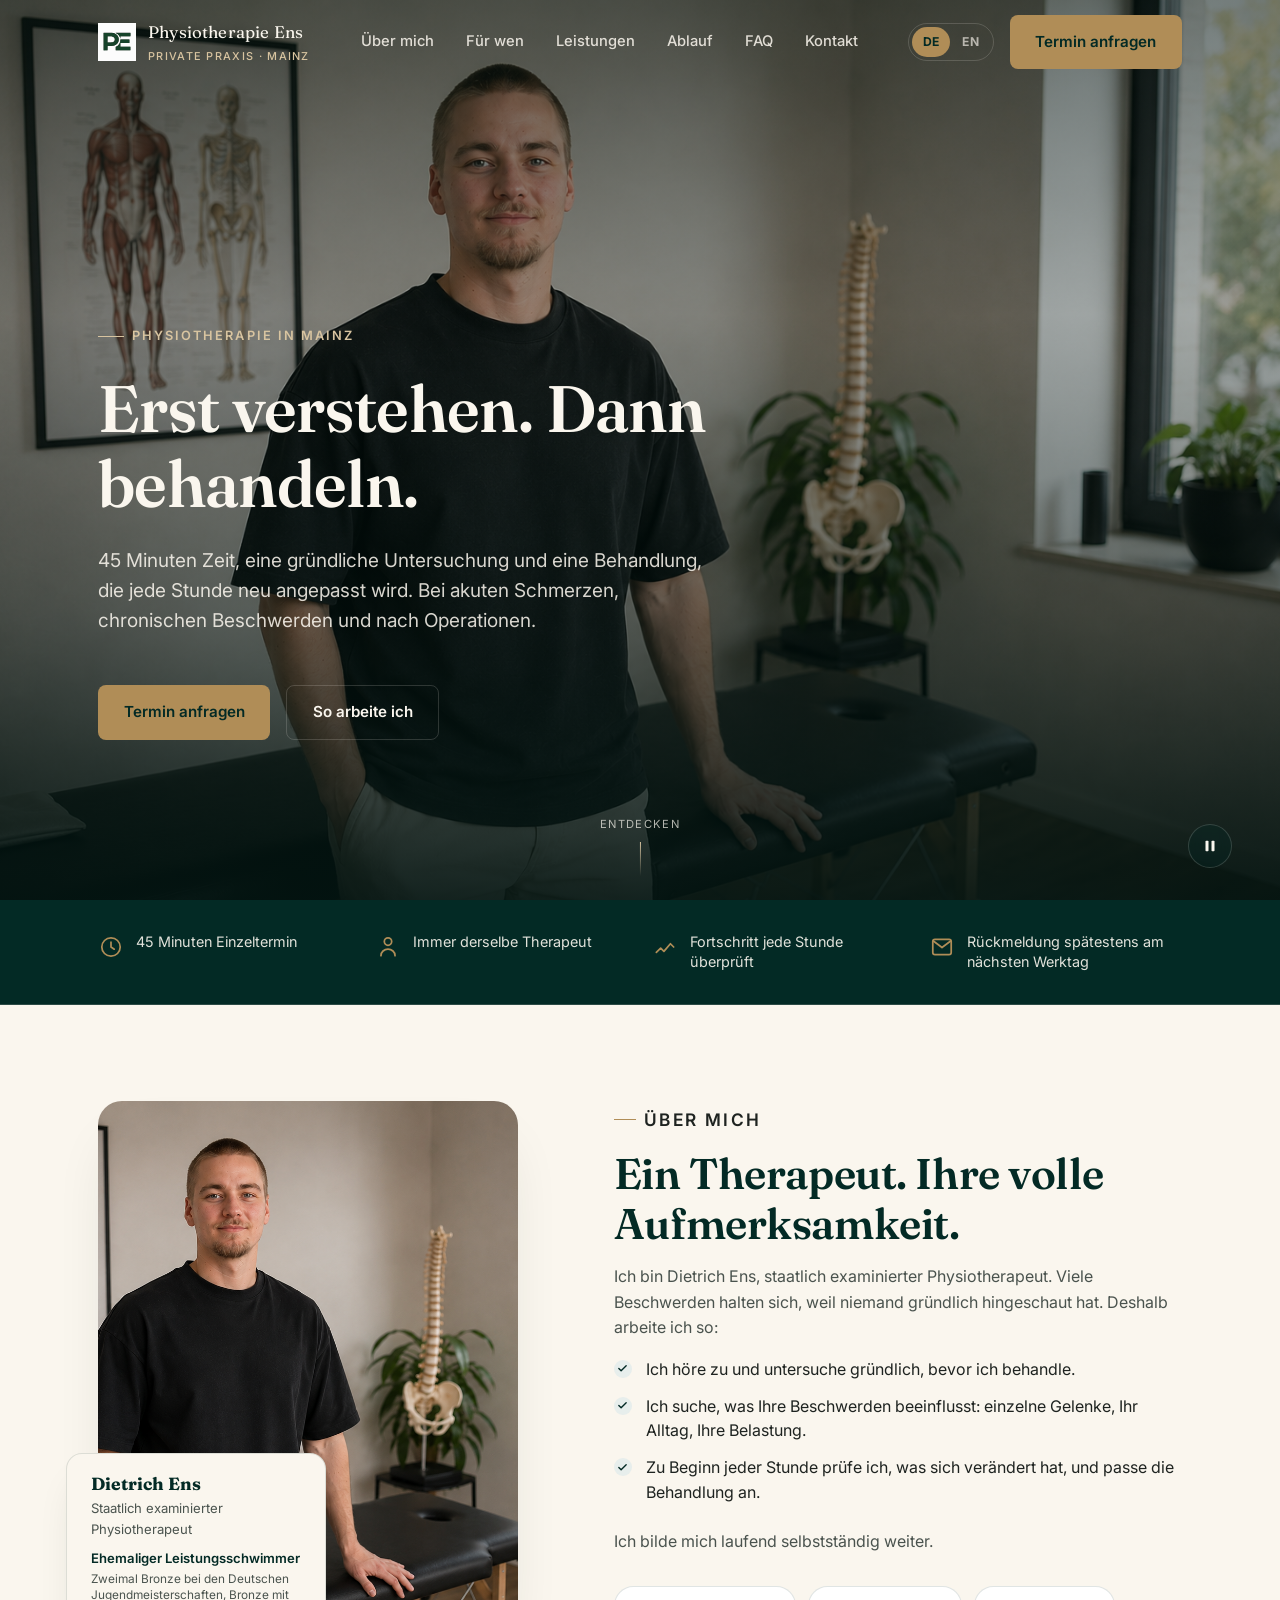
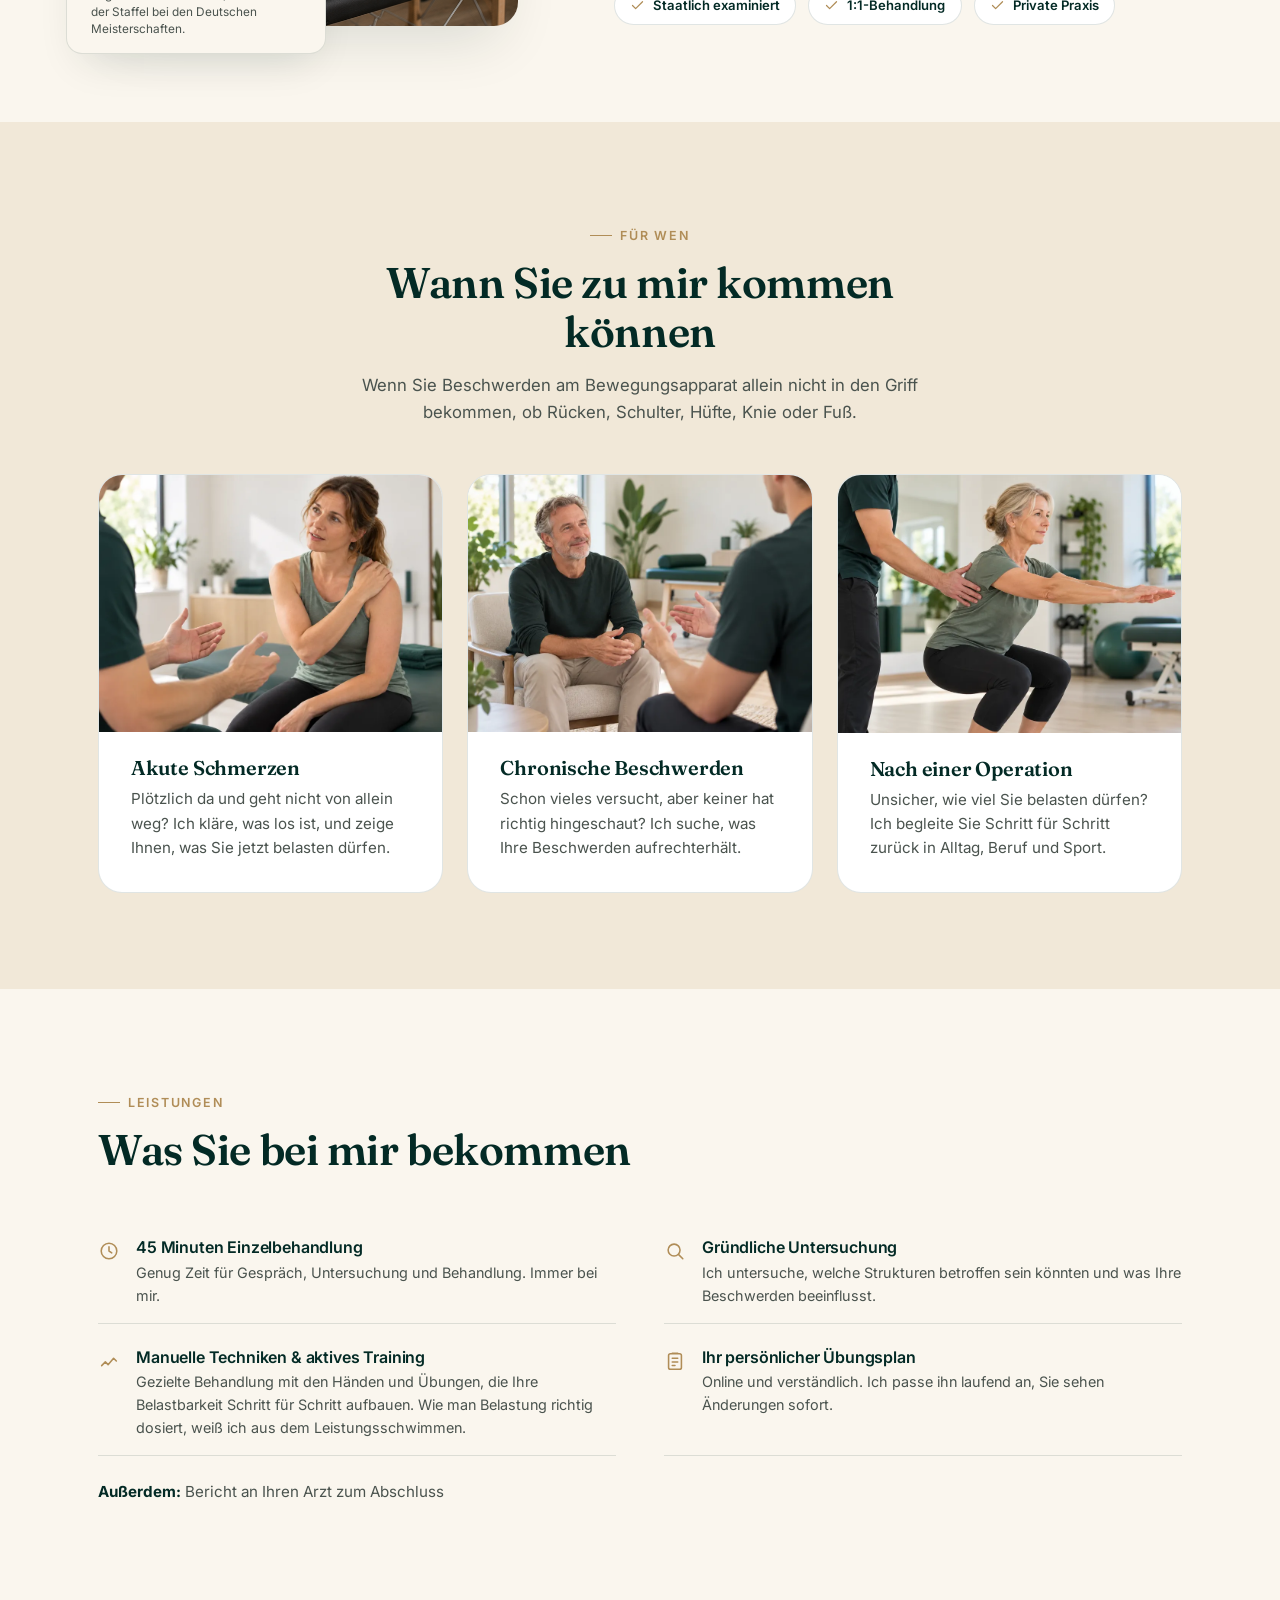
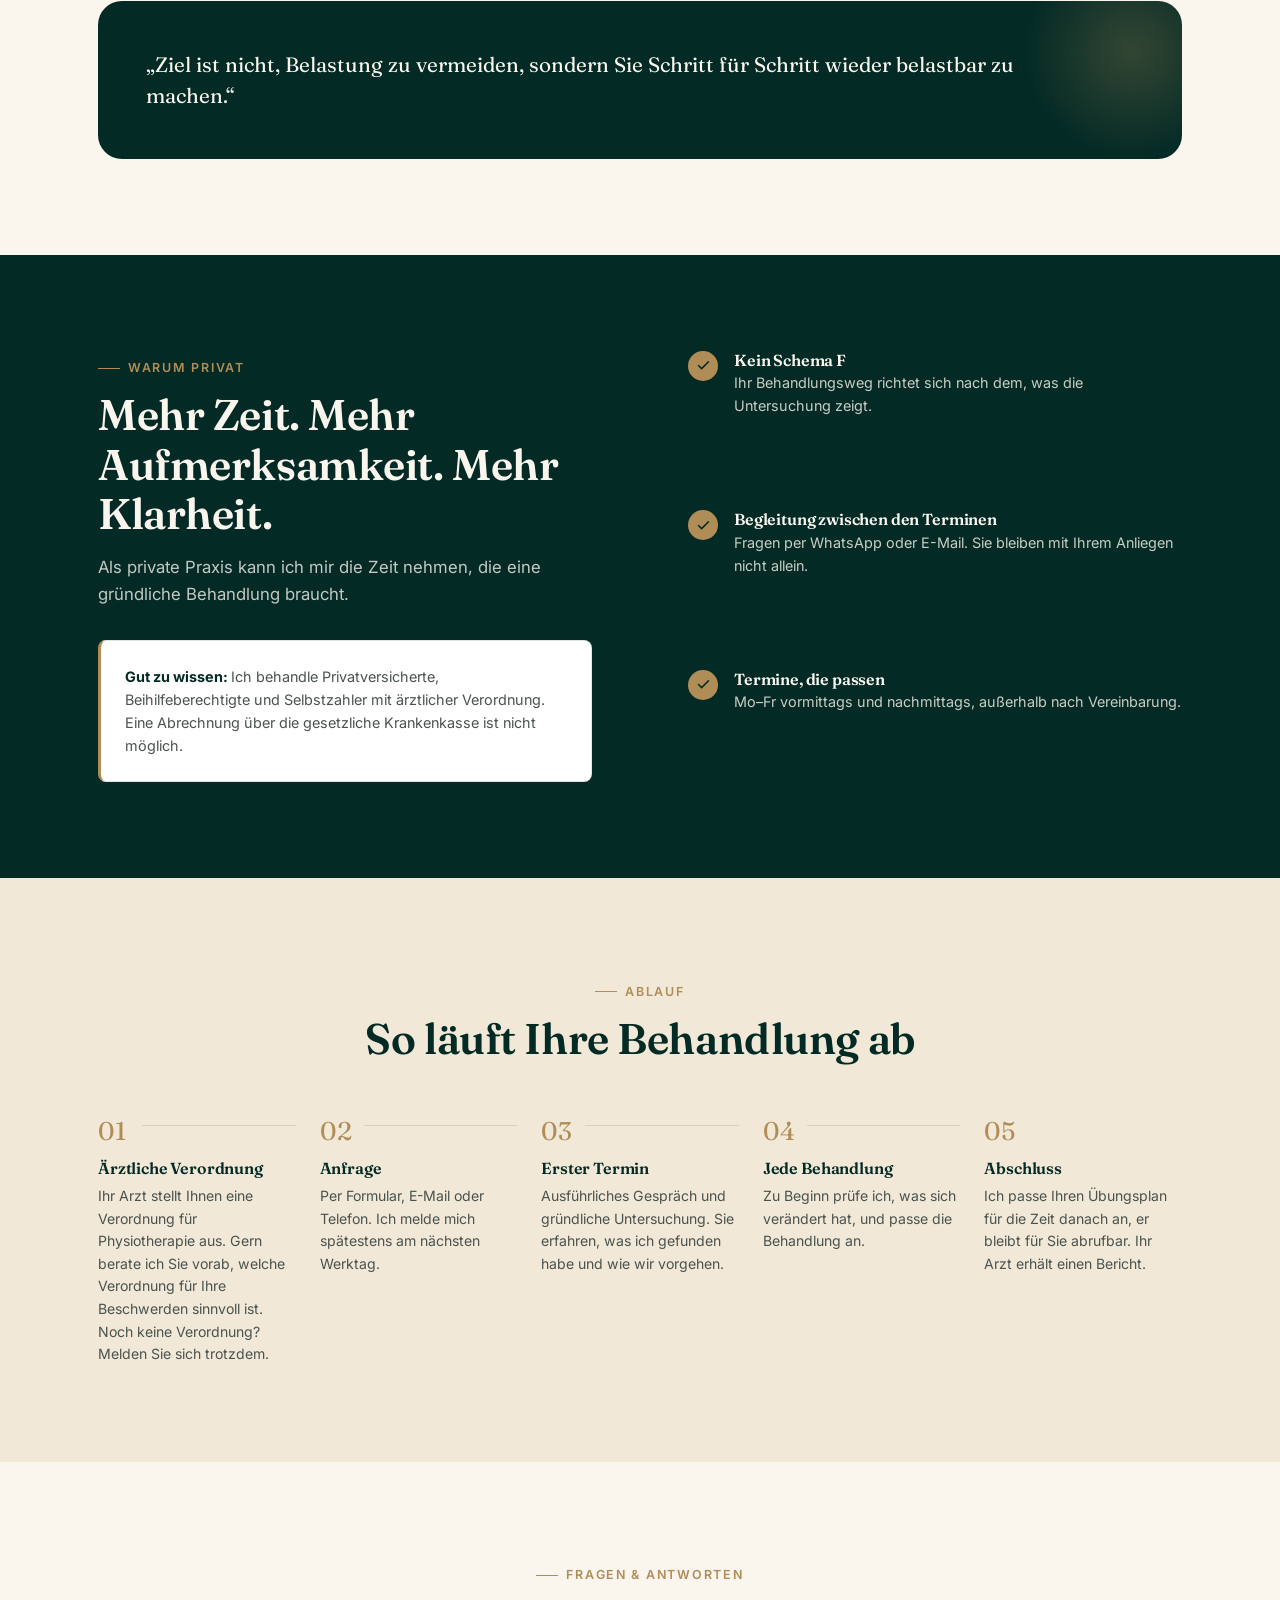
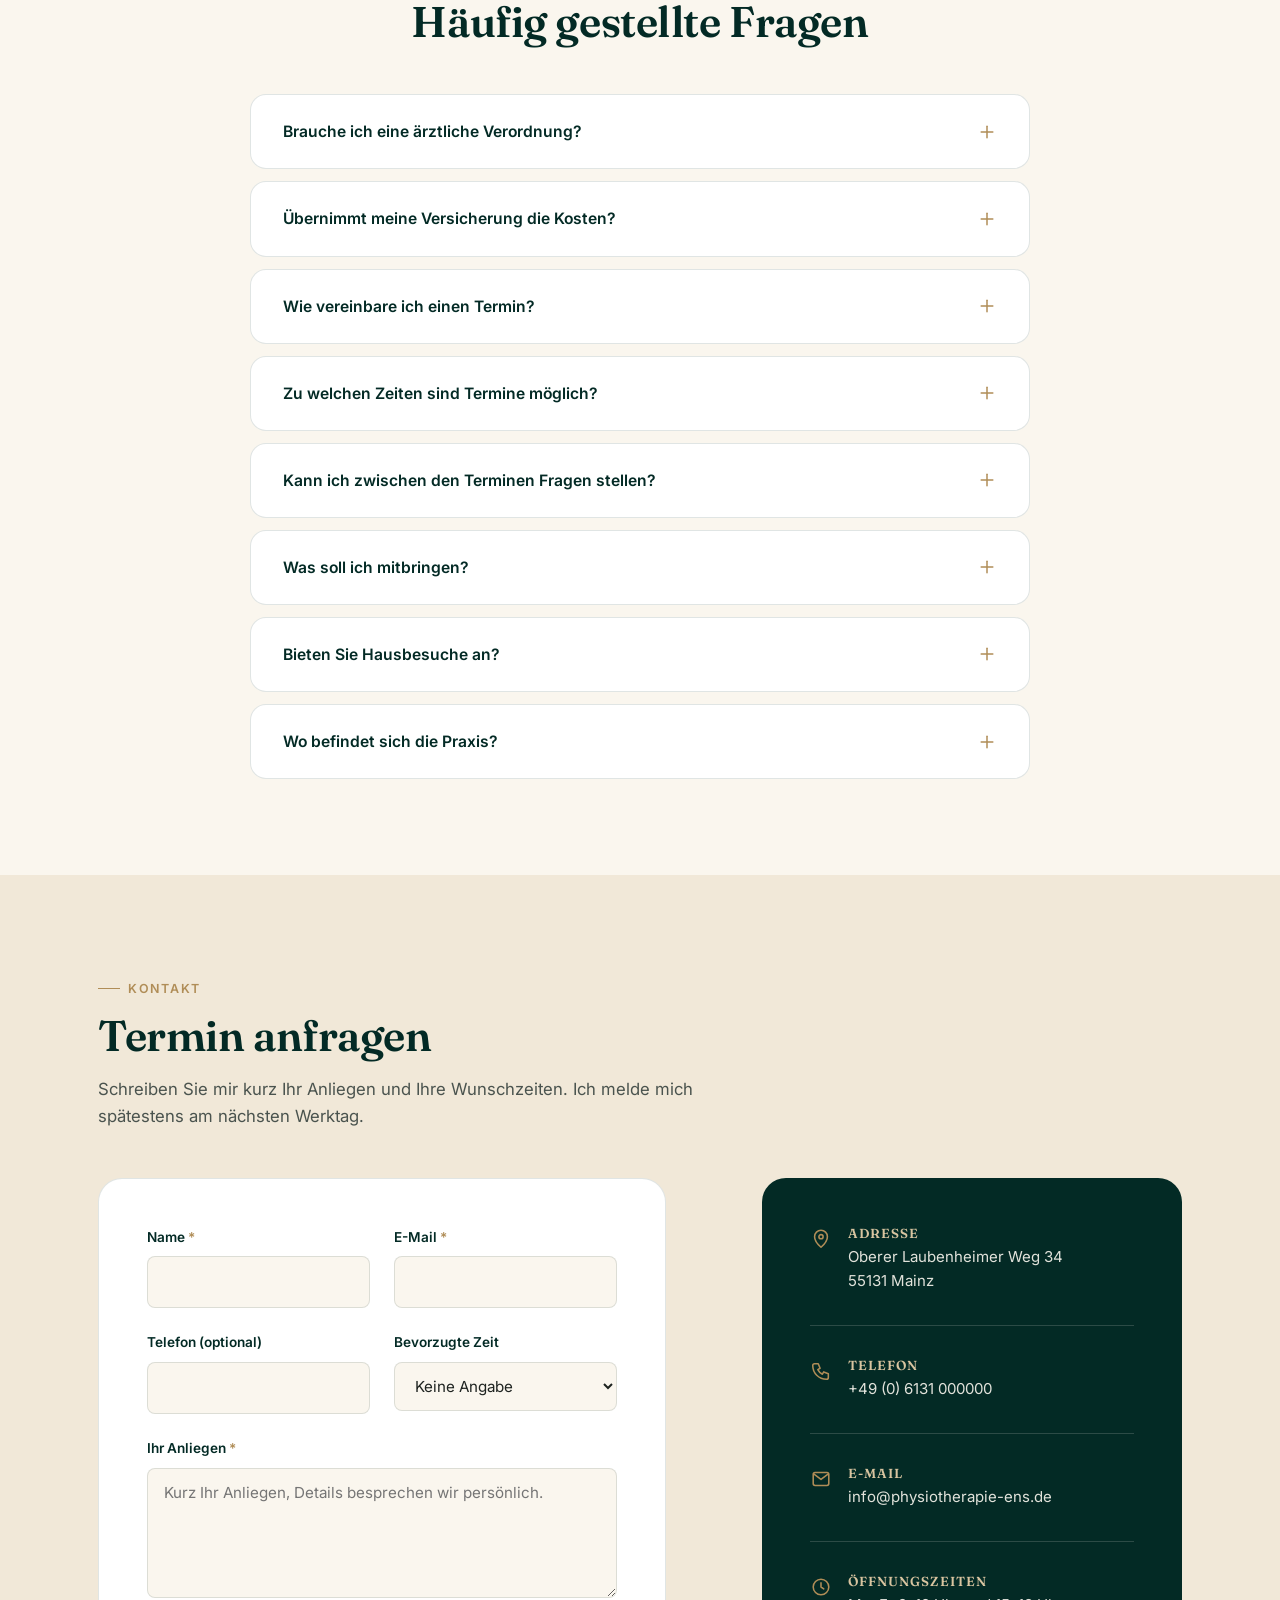
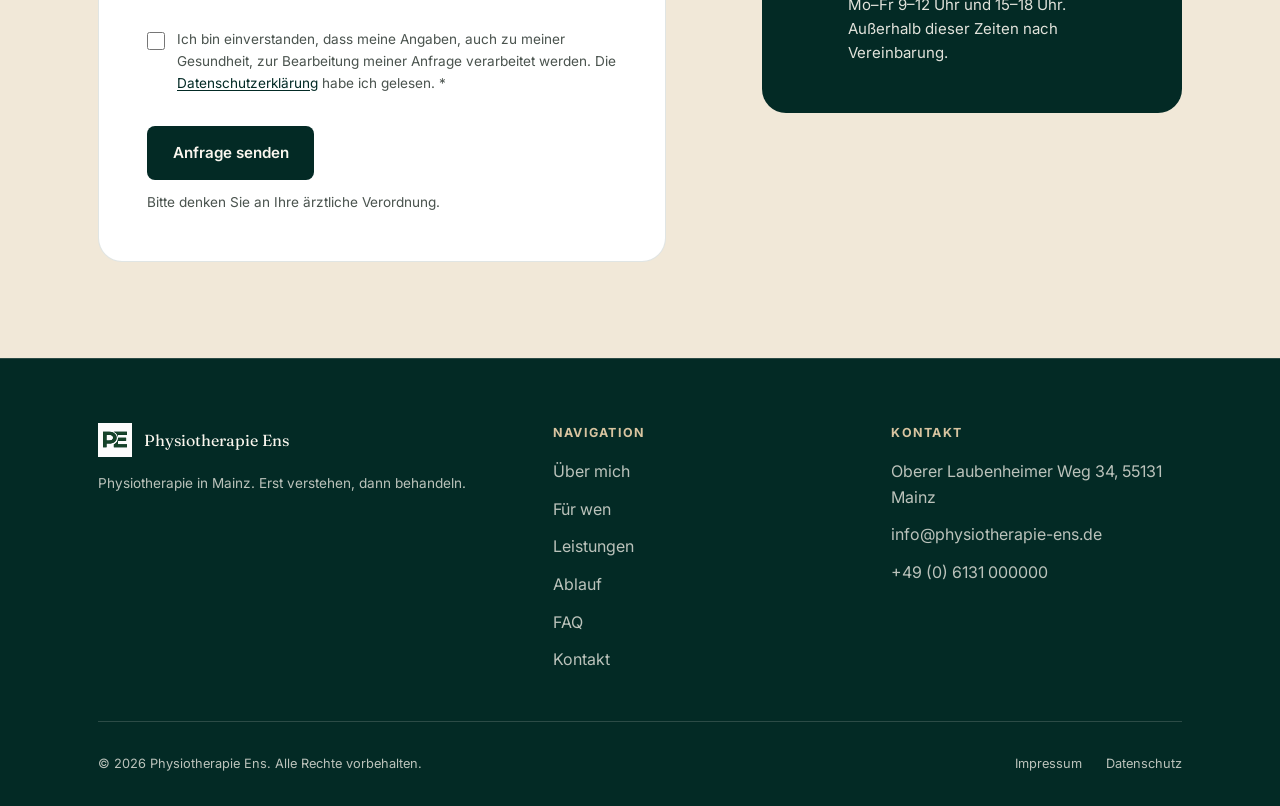
==== index.html @ 7458c3bc "Versionsstempel für CSS und JS gegen veraltete Browser-Caches Nach dem Update lud der Browser die ne" ====
<!DOCTYPE html>
<html lang="de">
<head>
<meta charset="UTF-8">
<meta name="viewport" content="width=device-width, initial-scale=1">
<title data-de="Physiotherapie Ens | Private Physiotherapie in Mainz" data-en="Physiotherapie Ens | Private Physiotherapy in Mainz">Physiotherapie Ens | Private Physiotherapie in Mainz</title>
<meta name="description" data-de="Physiotherapie in Mainz: 45 Minuten Einzelbehandlung, gründliche Untersuchung, jede Stunde neu angepasst. Für Privatversicherte, Beihilfe und Selbstzahler." data-en="Physiotherapy in Mainz: 45-minute one-to-one sessions, a thorough examination, adjusted at every session. For privately insured, Beihilfe and self-pay patients." content="Physiotherapie in Mainz: 45 Minuten Einzelbehandlung, gründliche Untersuchung, jede Stunde neu angepasst. Für Privatversicherte, Beihilfe und Selbstzahler.">
<meta name="theme-color" content="#032A25">
<link rel="icon" href="assets/img/logo.svg" type="image/svg+xml">
<link rel="preconnect" href="https://fonts.googleapis.com">
<link rel="preconnect" href="https://fonts.gstatic.com" crossorigin>
<link href="https://fonts.googleapis.com/css2?family=Fraunces:opsz,wght@9..144,500;9..144,600;9..144,700&family=Inter:wght@400;500;600;700&display=swap" rel="stylesheet">
<link rel="stylesheet" href="assets/css/style.css?v=2026-10-20">
</head>
<body>
<a href="#main" class="skip-link" data-de="Zum Inhalt springen" data-en="Skip to content">Zum Inhalt springen</a>

<!-- ===================== HEADER ===================== -->
<header class="site-header" id="siteHeader">
  <div class="container site-header__inner">
    <a href="#top" class="brand" aria-label="Physiotherapie Ens">
      <img src="assets/img/logo.svg" alt="" class="brand__logo" width="38" height="38">
      <span class="brand__name">Physiotherapie Ens<small data-de="Private Praxis · Mainz" data-en="Private Practice · Mainz">Private Praxis · Mainz</small></span>
    </a>

    <nav class="main-nav" aria-label="Hauptnavigation">
      <a href="#ueber-mich" data-de="Über mich" data-en="About">Über mich</a>
      <a href="#fuer-wen" data-de="Für wen" data-en="Who it's for">Für wen</a>
      <a href="#leistungen" data-de="Leistungen" data-en="Services">Leistungen</a>
      <a href="#ablauf" data-de="Ablauf" data-en="Process">Ablauf</a>
      <a href="#faq" data-de="FAQ" data-en="FAQ">FAQ</a>
      <a href="#kontakt" data-de="Kontakt" data-en="Contact">Kontakt</a>
    </nav>

    <div class="header-actions">
      <div class="lang-toggle" role="group" aria-label="Sprache / Language">
        <button type="button" id="langDe" aria-pressed="true">DE</button>
        <button type="button" id="langEn" aria-pressed="false">EN</button>
      </div>
      <a href="#kontakt" class="btn btn-primary nav-cta" data-de="Termin anfragen" data-en="Request appointment">Termin anfragen</a>
      <button type="button" class="nav-toggle" id="navToggle" aria-expanded="false" aria-controls="mobileNav" aria-label="Menü öffnen">
        <svg class="icon-open" viewBox="0 0 24 24" fill="none" stroke="currentColor" stroke-width="1.8" stroke-linecap="round"><line x1="3" y1="6" x2="21" y2="6"/><line x1="3" y1="12" x2="21" y2="12"/><line x1="3" y1="18" x2="21" y2="18"/></svg>
        <svg class="icon-close" viewBox="0 0 24 24" fill="none" stroke="currentColor" stroke-width="1.8" stroke-linecap="round"><line x1="5" y1="5" x2="19" y2="19"/><line x1="19" y1="5" x2="5" y2="19"/></svg>
      </button>
    </div>
  </div>
</header>

<nav class="mobile-nav" id="mobileNav" aria-label="Mobile Navigation">
  <a href="#ueber-mich" data-de="Über mich" data-en="About">Über mich</a>
  <a href="#fuer-wen" data-de="Für wen" data-en="Who it's for">Für wen</a>
  <a href="#leistungen" data-de="Leistungen" data-en="Services">Leistungen</a>
  <a href="#ablauf" data-de="Ablauf" data-en="Process">Ablauf</a>
  <a href="#faq" data-de="FAQ" data-en="FAQ">FAQ</a>
  <a href="#kontakt" data-de="Kontakt" data-en="Contact">Kontakt</a>
  <a href="#kontakt" class="btn btn-primary" style="margin-top:1rem;width:fit-content" data-de="Termin anfragen" data-en="Request appointment">Termin anfragen</a>
</nav>

<main id="main">

  <!-- ===================== HERO ===================== -->
  <section class="hero" id="top">
    <div class="hero__media">
      <video id="heroVideo" autoplay muted loop playsinline preload="auto" poster="assets/img/dietrich-praxis.png">
        <source src="assets/video/hero.mp4" type="video/mp4">
      </video>
    </div>
    <div class="hero__overlay"></div>

    <div class="container hero__content">
      <p class="hero__eyebrow" data-de="Physiotherapie in Mainz" data-en="Physiotherapy in Mainz">Physiotherapie in Mainz</p>
      <h1 data-reveal data-de="Erst verstehen. Dann behandeln." data-en="First understand. Then treat.">Erst verstehen. Dann behandeln.</h1>
      <p class="hero__sub" data-reveal data-de="45 Minuten Zeit, eine gründliche Untersuchung und eine Behandlung, die jede Stunde neu angepasst wird. Bei akuten Schmerzen, chronischen Beschwerden und nach Operationen." data-en="45 minutes of time, a thorough examination and treatment that is adjusted at every session. For acute pain, chronic complaints and after surgery.">45 Minuten Zeit, eine gründliche Untersuchung und eine Behandlung, die jede Stunde neu angepasst wird. Bei akuten Schmerzen, chronischen Beschwerden und nach Operationen.</p>
      <div class="hero__actions" data-reveal>
        <a href="#kontakt" class="btn btn-primary" data-de="Termin anfragen" data-en="Request appointment">Termin anfragen</a>
        <a href="#ablauf" class="btn btn-outline" data-de="So arbeite ich" data-en="How I work">So arbeite ich</a>
      </div>
    </div>

    <div class="hero__controls">
      <button type="button" class="hero__control-btn" id="videoToggle" data-state="playing" aria-label="Video pausieren" data-de-aria="Video pausieren" data-en-aria="Pause video">
        <svg class="icon-main" viewBox="0 0 24 24" fill="currentColor"><rect x="6" y="5" width="4" height="14" rx="1"/><rect x="14" y="5" width="4" height="14" rx="1"/></svg>
        <svg class="icon-alt" viewBox="0 0 24 24" fill="currentColor"><path d="M8 5v14l11-7z"/></svg>
      </button>
    </div>

    <div class="hero__scroll" aria-hidden="true">
      <span data-de="Entdecken" data-en="Explore">Entdecken</span>
      <span class="hero__scroll-line"></span>
    </div>
  </section>

  <!-- ===================== TRUST STRIP ===================== -->
  <section class="trust-strip">
    <div class="container trust-grid">
      <div class="trust-item" data-reveal>
        <svg viewBox="0 0 24 24" fill="none" stroke="currentColor" stroke-width="1.6" stroke-linecap="round" stroke-linejoin="round"><circle cx="12" cy="12" r="8.5"/><path d="M12 7.5V12l3 2"/></svg>
        <span data-de="45 Minuten Einzeltermin" data-en="45-minute one-to-one sessions">45 Minuten Einzeltermin</span>
      </div>
      <div class="trust-item" data-reveal>
        <svg viewBox="0 0 24 24" fill="none" stroke="currentColor" stroke-width="1.6" stroke-linecap="round" stroke-linejoin="round"><circle cx="12" cy="7" r="3.4"/><path d="M5.5 20c0-3.5 3-6 6.5-6s6.5 2.5 6.5 6"/></svg>
        <span data-de="Immer derselbe Therapeut" data-en="Always the same therapist">Immer derselbe Therapeut</span>
      </div>
      <div class="trust-item" data-reveal>
        <svg viewBox="0 0 24 24" fill="none" stroke="currentColor" stroke-width="1.6" stroke-linecap="round" stroke-linejoin="round"><path d="M4 17l4-4 3 3 6-7 3 3"/></svg>
        <span data-de="Fortschritt jede Stunde überprüft" data-en="Progress checked at every session">Fortschritt jede Stunde überprüft</span>
      </div>
      <div class="trust-item" data-reveal>
        <svg viewBox="0 0 24 24" fill="none" stroke="currentColor" stroke-width="1.6" stroke-linecap="round" stroke-linejoin="round"><rect x="3.5" y="5" width="17" height="14" rx="2"/><path d="M4 6.5l8 6 8-6"/></svg>
        <span data-de="Rückmeldung spätestens am nächsten Werktag" data-en="A reply by the next working day at the latest">Rückmeldung spätestens am nächsten Werktag</span>
      </div>
    </div>
  </section>

  <!-- ===================== ABOUT ===================== -->
  <section class="section" id="ueber-mich">
    <div class="container about-grid">
      <div class="about-media" data-reveal>
        <div class="about-media__frame">
          <img src="assets/img/dietrich-praxis.png" alt="Dietrich Ens, Physiotherapeut, im Behandlungsraum" width="900" height="1125" loading="lazy">
        </div>
        <div class="about-media__badge">
          <strong data-de="Dietrich Ens" data-en="Dietrich Ens">Dietrich Ens</strong>
          <span data-de="Staatlich examinierter Physiotherapeut" data-en="State-certified physiotherapist">Staatlich examinierter Physiotherapeut</span>
          <span class="about-media__badge-sport" data-de="Ehemaliger Leistungsschwimmer" data-en="Former competitive swimmer">Ehemaliger Leistungsschwimmer</span>
          <small data-de="Zweimal Bronze bei den Deutschen Jugendmeisterschaften, Bronze mit der Staffel bei den Deutschen Meisterschaften." data-en="Two bronze medals at the German Youth Championships, relay bronze at the German Championships.">Zweimal Bronze bei den Deutschen Jugendmeisterschaften, Bronze mit der Staffel bei den Deutschen Meisterschaften.</small>
        </div>
      </div>

      <div class="about-body" data-reveal>
        <p class="kicker" data-de="Über mich" data-en="About me">Über mich</p>
        <h2 class="section-title" data-de="Ein Therapeut. Ihre volle Aufmerksamkeit." data-en="One therapist. Your full attention.">Ein Therapeut. Ihre volle Aufmerksamkeit.</h2>

        <p data-de="Ich bin Dietrich Ens, staatlich examinierter Physiotherapeut. Viele Beschwerden halten sich, weil niemand gründlich hingeschaut hat. Deshalb arbeite ich so:" data-en="I'm Dietrich Ens, a state-certified physiotherapist. Many complaints persist because nobody took a thorough look. That's why I work like this:">Ich bin Dietrich Ens, staatlich examinierter Physiotherapeut. Viele Beschwerden halten sich, weil niemand gründlich hingeschaut hat. Deshalb arbeite ich so:</p>

        <ul class="check-list">
          <li data-de="Ich höre zu und untersuche gründlich, bevor ich behandle." data-en="I listen and examine thoroughly before I treat.">Ich höre zu und untersuche gründlich, bevor ich behandle.</li>
          <li data-de="Ich suche, was Ihre Beschwerden beeinflusst: einzelne Gelenke, Ihr Alltag, Ihre Belastung." data-en="I look for what influences your complaints: individual joints, your daily life, your load.">Ich suche, was Ihre Beschwerden beeinflusst: einzelne Gelenke, Ihr Alltag, Ihre Belastung.</li>
          <li data-de="Zu Beginn jeder Stunde prüfe ich, was sich verändert hat, und passe die Behandlung an." data-en="At the start of every session, I check what has changed and adjust the treatment.">Zu Beginn jeder Stunde prüfe ich, was sich verändert hat, und passe die Behandlung an.</li>
        </ul>

        <p data-de="Ich bilde mich laufend selbstständig weiter." data-en="I continuously keep my knowledge up to date through independent further training.">Ich bilde mich laufend selbstständig weiter.</p>

        <div class="badge-row">
          <span class="pill-badge"><svg viewBox="0 0 24 24" fill="none" stroke="currentColor" stroke-width="2" stroke-linecap="round" stroke-linejoin="round"><path d="M20 6L9 17l-5-5"/></svg><span data-de="Staatlich examiniert" data-en="State-certified">Staatlich examiniert</span></span>
          <span class="pill-badge"><svg viewBox="0 0 24 24" fill="none" stroke="currentColor" stroke-width="2" stroke-linecap="round" stroke-linejoin="round"><path d="M20 6L9 17l-5-5"/></svg><span data-de="1:1-Behandlung" data-en="One-to-one treatment">1:1-Behandlung</span></span>
          <span class="pill-badge"><svg viewBox="0 0 24 24" fill="none" stroke="currentColor" stroke-width="2" stroke-linecap="round" stroke-linejoin="round"><path d="M20 6L9 17l-5-5"/></svg><span data-de="Private Praxis" data-en="Private practice">Private Praxis</span></span>
        </div>
      </div>
    </div>
  </section>

  <!-- ===================== WHO IT'S FOR ===================== -->
  <section class="section section--sand" id="fuer-wen">
    <div class="container">
      <div class="section-head section-head--center">
        <p class="kicker" style="justify-content:center" data-de="Für wen" data-en="Who it's for">Für wen</p>
        <h2 class="section-title" data-de="Wann Sie zu mir kommen können" data-en="When you can come to me">Wann Sie zu mir kommen können</h2>
        <p class="section-lede" style="margin-inline:auto" data-de="Wenn Sie Beschwerden am Bewegungsapparat allein nicht in den Griff bekommen, ob Rücken, Schulter, Hüfte, Knie oder Fuß." data-en="If you can't get musculoskeletal complaints under control on your own, whether in your back, shoulder, hip, knee or foot.">Wenn Sie Beschwerden am Bewegungsapparat allein nicht in den Griff bekommen, ob Rücken, Schulter, Hüfte, Knie oder Fuß.</p>
      </div>

      <div class="audience-grid">
        <div class="audience-card" data-reveal>
          <picture class="audience-card__media">
            <source srcset="assets/img/audience/akut.webp" type="image/webp">
            <img src="assets/img/audience/akut.jpg" alt="Patientin zeigt im Gespräch auf ihre schmerzende Schulter" data-de-alt="Patientin zeigt im Gespräch auf ihre schmerzende Schulter" data-en-alt="Patient pointing to her painful shoulder during a consultation" width="900" height="675" loading="lazy">
          </picture>
          <div class="audience-card__body">
            <h3 data-de="Akute Schmerzen" data-en="Acute pain">Akute Schmerzen</h3>
            <p data-de="Plötzlich da und geht nicht von allein weg? Ich kläre, was los ist, und zeige Ihnen, was Sie jetzt belasten dürfen." data-en="Came on suddenly and won't go away by itself? I find out what's going on and show you what you can load right now.">Plötzlich da und geht nicht von allein weg? Ich kläre, was los ist, und zeige Ihnen, was Sie jetzt belasten dürfen.</p>
          </div>
        </div>
        <div class="audience-card" data-reveal>
          <picture class="audience-card__media">
            <source srcset="assets/img/audience/chronisch.webp" type="image/webp">
            <img src="assets/img/audience/chronisch.jpg" alt="Patient und Therapeut im ruhigen Gespräch auf Augenhöhe" data-de-alt="Patient und Therapeut im ruhigen Gespräch auf Augenhöhe" data-en-alt="Patient and therapist in a calm conversation at eye level" width="900" height="675" loading="lazy">
          </picture>
          <div class="audience-card__body">
            <h3 data-de="Chronische Beschwerden" data-en="Chronic complaints">Chronische Beschwerden</h3>
            <p data-de="Schon vieles versucht, aber keiner hat richtig hingeschaut? Ich suche, was Ihre Beschwerden aufrechterhält." data-en="Tried a lot already, but nobody really took a close look? I look for what keeps your complaints going.">Schon vieles versucht, aber keiner hat richtig hingeschaut? Ich suche, was Ihre Beschwerden aufrechterhält.</p>
          </div>
        </div>
        <div class="audience-card" data-reveal>
          <picture class="audience-card__media">
            <source srcset="assets/img/audience/nach-op.webp" type="image/webp">
            <img src="assets/img/audience/nach-op.jpg" alt="Patientin macht eine Kniebeuge, der Therapeut sichert sie am Rücken" data-de-alt="Patientin macht eine Kniebeuge, der Therapeut sichert sie am Rücken" data-en-alt="Patient doing a squat while the therapist supports her back" width="900" height="675" loading="lazy">
          </picture>
          <div class="audience-card__body">
            <h3 data-de="Nach einer Operation" data-en="After surgery">Nach einer Operation</h3>
            <p data-de="Unsicher, wie viel Sie belasten dürfen? Ich begleite Sie Schritt für Schritt zurück in Alltag, Beruf und Sport." data-en="Unsure how much load you can take? I guide you step by step back to daily life, work and sport.">Unsicher, wie viel Sie belasten dürfen? Ich begleite Sie Schritt für Schritt zurück in Alltag, Beruf und Sport.</p>
          </div>
        </div>
      </div>
    </div>
  </section>

  <!-- ===================== SERVICES ===================== -->
  <section class="section" id="leistungen">
    <div class="container">
      <div class="section-head">
        <p class="kicker" data-de="Leistungen" data-en="Services">Leistungen</p>
        <h2 class="section-title" data-de="Was Sie bei mir bekommen" data-en="What you get with me">Was Sie bei mir bekommen</h2>
      </div>

      <div class="services-grid">
        <div class="service-list">
          <div class="service-item" data-reveal>
            <svg viewBox="0 0 24 24" fill="none" stroke="currentColor" stroke-width="1.7" stroke-linecap="round" stroke-linejoin="round"><circle cx="12" cy="12" r="8.5"/><path d="M12 7.5V12l3 2"/></svg>
            <div><h4 data-de="45 Minuten Einzelbehandlung" data-en="45-minute one-to-one treatment">45 Minuten Einzelbehandlung</h4><p data-de="Genug Zeit für Gespräch, Untersuchung und Behandlung. Immer bei mir." data-en="Enough time for conversation, examination and treatment. Always with me.">Genug Zeit für Gespräch, Untersuchung und Behandlung. Immer bei mir.</p></div>
          </div>
          <div class="service-item" data-reveal>
            <svg viewBox="0 0 24 24" fill="none" stroke="currentColor" stroke-width="1.7" stroke-linecap="round" stroke-linejoin="round"><circle cx="11" cy="11" r="6.5"/><path d="M16 16l4.5 4.5"/></svg>
            <div><h4 data-de="Gründliche Untersuchung" data-en="Thorough examination">Gründliche Untersuchung</h4><p data-de="Ich untersuche, welche Strukturen betroffen sein könnten und was Ihre Beschwerden beeinflusst." data-en="I examine which structures may be affected and what influences your complaints.">Ich untersuche, welche Strukturen betroffen sein könnten und was Ihre Beschwerden beeinflusst.</p></div>
          </div>
          <div class="service-item" data-reveal>
            <svg viewBox="0 0 24 24" fill="none" stroke="currentColor" stroke-width="1.7" stroke-linecap="round" stroke-linejoin="round"><path d="M4 17l4-4 3 3 6-7 3 3"/></svg>
            <div><h4 data-de="Manuelle Techniken &amp; aktives Training" data-en="Manual techniques &amp; active training">Manuelle Techniken &amp; aktives Training</h4><p data-de="Gezielte Behandlung mit den Händen und Übungen, die Ihre Belastbarkeit Schritt für Schritt aufbauen. Wie man Belastung richtig dosiert, weiß ich aus dem Leistungsschwimmen." data-en="Targeted hands-on treatment and exercises that build your capacity step by step. I know from competitive swimming how to dose load correctly.">Gezielte Behandlung mit den Händen und Übungen, die Ihre Belastbarkeit Schritt für Schritt aufbauen. Wie man Belastung richtig dosiert, weiß ich aus dem Leistungsschwimmen.</p></div>
          </div>
          <div class="service-item" data-reveal>
            <svg viewBox="0 0 24 24" fill="none" stroke="currentColor" stroke-width="1.7" stroke-linecap="round" stroke-linejoin="round"><rect x="5" y="4" width="14" height="17" rx="2"/><path d="M9 3.5h6M9 9h6M9 13h6M9 17h3"/></svg>
            <div><h4 data-de="Ihr persönlicher Übungsplan" data-en="Your personal exercise plan">Ihr persönlicher Übungsplan</h4><p data-de="Online und verständlich. Ich passe ihn laufend an, Sie sehen Änderungen sofort." data-en="Online and easy to follow. I keep updating it, and you see changes right away.">Online und verständlich. Ich passe ihn laufend an, Sie sehen Änderungen sofort.</p></div>
          </div>
        </div>

        <p class="service-extras" data-reveal><strong data-de="Außerdem: " data-en="Also: ">Außerdem: </strong><span data-de="Bericht an Ihren Arzt zum Abschluss" data-en="A report to your doctor at the end of treatment">Bericht an Ihren Arzt zum Abschluss</span></p>

        <div class="approach-panel approach-panel--quote" data-reveal>
          <p class="approach-quote" data-de="„Ziel ist nicht, Belastung zu vermeiden, sondern Sie Schritt für Schritt wieder belastbar zu machen.“" data-en="“The goal isn't to avoid load, but to make you able to handle it again, step by step.”">„Ziel ist nicht, Belastung zu vermeiden, sondern Sie Schritt für Schritt wieder belastbar zu machen.“</p>
        </div>
      </div>
    </div>
  </section>

  <!-- ===================== BENEFITS ===================== -->
  <section class="section section--dark">
    <div class="container benefits-layout">
      <div data-reveal>
        <p class="kicker" data-de="Warum privat" data-en="Why private care">Warum privat</p>
        <h2 class="section-title" data-de="Mehr Zeit. Mehr Aufmerksamkeit. Mehr Klarheit." data-en="More time. More attention. More clarity.">Mehr Zeit. Mehr Aufmerksamkeit. Mehr Klarheit.</h2>
        <p class="section-lede" data-de="Als private Praxis kann ich mir die Zeit nehmen, die eine gründliche Behandlung braucht." data-en="As a private practice, I can take the time that thorough treatment needs.">Als private Praxis kann ich mir die Zeit nehmen, die eine gründliche Behandlung braucht.</p>

        <div class="honest-note" style="margin-top:2rem">
          <strong data-de="Gut zu wissen: " data-en="Good to know: ">Gut zu wissen: </strong><span data-de="Ich behandle Privatversicherte, Beihilfeberechtigte und Selbstzahler mit ärztlicher Verordnung. Eine Abrechnung über die gesetzliche Krankenkasse ist nicht möglich." data-en="I treat privately insured patients, those entitled to Beihilfe and self-pay patients with a doctor's prescription. Billing through statutory health insurance is not possible.">Ich behandle Privatversicherte, Beihilfeberechtigte und Selbstzahler mit ärztlicher Verordnung. Eine Abrechnung über die gesetzliche Krankenkasse ist nicht möglich.</span>
        </div>
      </div>

      <div class="benefit-list" data-reveal>
        <div class="benefit-item">
          <span class="benefit-item__check"><svg viewBox="0 0 24 24" fill="none" stroke="currentColor" stroke-width="2.4" stroke-linecap="round" stroke-linejoin="round"><path d="M20 6L9 17l-5-5"/></svg></span>
          <div><h4 data-de="Kein Schema F" data-en="No one-size-fits-all">Kein Schema F</h4><p data-de="Ihr Behandlungsweg richtet sich nach dem, was die Untersuchung zeigt." data-en="Your treatment path is based on what the examination shows.">Ihr Behandlungsweg richtet sich nach dem, was die Untersuchung zeigt.</p></div>
        </div>
        <div class="benefit-item">
          <span class="benefit-item__check"><svg viewBox="0 0 24 24" fill="none" stroke="currentColor" stroke-width="2.4" stroke-linecap="round" stroke-linejoin="round"><path d="M20 6L9 17l-5-5"/></svg></span>
          <div><h4 data-de="Begleitung zwischen den Terminen" data-en="Support between sessions">Begleitung zwischen den Terminen</h4><p data-de="Fragen per WhatsApp oder E-Mail. Sie bleiben mit Ihrem Anliegen nicht allein." data-en="Questions via WhatsApp or e-mail. You're not left alone with your concern.">Fragen per WhatsApp oder E-Mail. Sie bleiben mit Ihrem Anliegen nicht allein.</p></div>
        </div>
        <div class="benefit-item">
          <span class="benefit-item__check"><svg viewBox="0 0 24 24" fill="none" stroke="currentColor" stroke-width="2.4" stroke-linecap="round" stroke-linejoin="round"><path d="M20 6L9 17l-5-5"/></svg></span>
          <div><h4 data-de="Termine, die passen" data-en="Appointments that fit">Termine, die passen</h4><p data-de="Mo–Fr vormittags und nachmittags, außerhalb nach Vereinbarung." data-en="Mon–Fri mornings and afternoons, other times by arrangement.">Mo–Fr vormittags und nachmittags, außerhalb nach Vereinbarung.</p></div>
        </div>
      </div>
    </div>
  </section>

  <!-- ===================== PROCESS ===================== -->
  <section class="section section--sand" id="ablauf">
    <div class="container">
      <div class="section-head section-head--center">
        <p class="kicker" style="justify-content:center" data-de="Ablauf" data-en="Process">Ablauf</p>
        <h2 class="section-title" data-de="So läuft Ihre Behandlung ab" data-en="How your treatment works">So läuft Ihre Behandlung ab</h2>
      </div>

      <div class="process-list">
        <div class="process-step" data-reveal>
          <h4 data-de="Ärztliche Verordnung" data-en="Doctor's prescription">Ärztliche Verordnung</h4>
          <p data-de="Ihr Arzt stellt Ihnen eine Verordnung für Physiotherapie aus. Gern berate ich Sie vorab, welche Verordnung für Ihre Beschwerden sinnvoll ist. Noch keine Verordnung? Melden Sie sich trotzdem." data-en="Your doctor issues a prescription for physiotherapy. I'm happy to advise you in advance on which prescription makes sense for your complaints. No prescription yet? Get in touch anyway.">Ihr Arzt stellt Ihnen eine Verordnung für Physiotherapie aus. Gern berate ich Sie vorab, welche Verordnung für Ihre Beschwerden sinnvoll ist. Noch keine Verordnung? Melden Sie sich trotzdem.</p>
        </div>
        <div class="process-step" data-reveal>
          <h4 data-de="Anfrage" data-en="Request">Anfrage</h4>
          <p data-de="Per Formular, E-Mail oder Telefon. Ich melde mich spätestens am nächsten Werktag." data-en="Via the form, e-mail or phone. I'll get back to you by the next working day at the latest.">Per Formular, E-Mail oder Telefon. Ich melde mich spätestens am nächsten Werktag.</p>
        </div>
        <div class="process-step" data-reveal>
          <h4 data-de="Erster Termin" data-en="First appointment">Erster Termin</h4>
          <p data-de="Ausführliches Gespräch und gründliche Untersuchung. Sie erfahren, was ich gefunden habe und wie wir vorgehen." data-en="An in-depth conversation and a thorough examination. You learn what I found and how we'll proceed.">Ausführliches Gespräch und gründliche Untersuchung. Sie erfahren, was ich gefunden habe und wie wir vorgehen.</p>
        </div>
        <div class="process-step" data-reveal>
          <h4 data-de="Jede Behandlung" data-en="Every session">Jede Behandlung</h4>
          <p data-de="Zu Beginn prüfe ich, was sich verändert hat, und passe die Behandlung an." data-en="At the start, I check what has changed and adjust the treatment.">Zu Beginn prüfe ich, was sich verändert hat, und passe die Behandlung an.</p>
        </div>
        <div class="process-step" data-reveal>
          <h4 data-de="Abschluss" data-en="Completion">Abschluss</h4>
          <p data-de="Ich passe Ihren Übungsplan für die Zeit danach an, er bleibt für Sie abrufbar. Ihr Arzt erhält einen Bericht." data-en="I adapt your exercise plan for the time afterwards, and it stays available to you. Your doctor receives a report.">Ich passe Ihren Übungsplan für die Zeit danach an, er bleibt für Sie abrufbar. Ihr Arzt erhält einen Bericht.</p>
        </div>
      </div>
    </div>
  </section>

  <!-- ===================== TESTIMONIALS (ausgeblendet) =====================
       Einblenden, sobald 3 Google-Bewertungen da sind:
       1. Das Attribut "hidden" in der nächsten Zeile entfernen.
       2. Den Platzhalter durch 2–3 kurze Bewertungen ersetzen und
          "Alle Bewertungen auf Google ansehen" verlinken.
  ======================================================================= -->
  <section class="section section--sand" id="patientenstimmen" hidden>
    <div class="container">
      <div class="section-head section-head--center">
        <p class="kicker" style="justify-content:center" data-de="Erfahrungen" data-en="Experiences">Erfahrungen</p>
        <h2 class="section-title" data-de="Was Patienten sagen" data-en="What patients say">Was Patienten sagen</h2>
      </div>

      <div class="testimonial-placeholder" data-reveal>
        <svg viewBox="0 0 24 24" fill="none" stroke="currentColor" stroke-width="1.5" stroke-linecap="round" stroke-linejoin="round"><path d="M7 8.5c-2 0-3.5 1.6-3.5 3.7 0 1.9 1.3 3.3 3.1 3.5-.2 1.3-1 2.2-2.1 2.8v1.5c2.6-.4 4.6-2.5 4.6-5.6V12c0-2-1.4-3.5-2.1-3.5zM17 8.5c-2 0-3.5 1.6-3.5 3.7 0 1.9 1.3 3.3 3.1 3.5-.2 1.3-1 2.2-2.1 2.8v1.5c2.6-.4 4.6-2.5 4.6-5.6V12c0-2-1.4-3.5-2.1-3.5z"/></svg>
        <p data-de="Hier stehen 2–3 Bewertungen aus Google." data-en="2–3 Google reviews go here.">Hier stehen 2–3 Bewertungen aus Google.</p>
        <a href="#" class="btn btn-ghost" data-de="Alle Bewertungen auf Google ansehen" data-en="See all reviews on Google">Alle Bewertungen auf Google ansehen</a>
      </div>
    </div>
  </section>

  <!-- ===================== FAQ ===================== -->
  <section class="section" id="faq">
    <div class="container">
      <div class="section-head section-head--center">
        <p class="kicker" style="justify-content:center" data-de="Fragen &amp; Antworten" data-en="Questions &amp; answers">Fragen &amp; Antworten</p>
        <h2 class="section-title" data-de="Häufig gestellte Fragen" data-en="Frequently asked questions">Häufig gestellte Fragen</h2>
      </div>

      <div class="faq-list">
        <details class="faq-item" data-reveal>
          <summary><span data-de="Brauche ich eine ärztliche Verordnung?" data-en="Do I need a doctor's prescription?">Brauche ich eine ärztliche Verordnung?</span><svg viewBox="0 0 24 24" fill="none" stroke="currentColor" stroke-width="1.8" stroke-linecap="round"><line x1="12" y1="5" x2="12" y2="19"/><line x1="5" y1="12" x2="19" y2="12"/></svg></summary>
          <div class="faq-item__body"><p data-de="Ja, für die Behandlung benötigen Sie ein Rezept Ihres Arztes. Melden Sie sich gern schon vor dem Arztbesuch: Ich berate Sie, welche Verordnung sinnvoll ist." data-en="Yes, you need a prescription from your doctor for treatment. Feel free to get in touch before your doctor's visit: I'll advise you on which prescription makes sense.">Ja, für die Behandlung benötigen Sie ein Rezept Ihres Arztes. Melden Sie sich gern schon vor dem Arztbesuch: Ich berate Sie, welche Verordnung sinnvoll ist.</p></div>
        </details>

        <details class="faq-item" data-reveal>
          <summary><span data-de="Übernimmt meine Versicherung die Kosten?" data-en="Will my insurance cover the costs?">Übernimmt meine Versicherung die Kosten?</span><svg viewBox="0 0 24 24" fill="none" stroke="currentColor" stroke-width="1.8" stroke-linecap="round"><line x1="12" y1="5" x2="12" y2="19"/><line x1="5" y1="12" x2="19" y2="12"/></svg></summary>
          <div class="faq-item__body"><p data-de="Private Krankenversicherung und Beihilfe erstatten je nach Tarif ganz oder teilweise. Klären Sie Ihren Anteil am besten vorab. Gesetzliche Krankenkassen kann ich nicht abrechnen." data-en="Private health insurance and Beihilfe reimburse fully or partly, depending on your plan. It's best to check your share in advance. I cannot bill statutory health insurance.">Private Krankenversicherung und Beihilfe erstatten je nach Tarif ganz oder teilweise. Klären Sie Ihren Anteil am besten vorab. Gesetzliche Krankenkassen kann ich nicht abrechnen.</p></div>
        </details>

        <details class="faq-item" data-reveal>
          <summary><span data-de="Wie vereinbare ich einen Termin?" data-en="How do I make an appointment?">Wie vereinbare ich einen Termin?</span><svg viewBox="0 0 24 24" fill="none" stroke="currentColor" stroke-width="1.8" stroke-linecap="round"><line x1="12" y1="5" x2="12" y2="19"/><line x1="5" y1="12" x2="19" y2="12"/></svg></summary>
          <div class="faq-item__body"><p data-de="Über das Kontaktformular, per E-Mail oder telefonisch. Ich melde mich spätestens am nächsten Werktag." data-en="Via the contact form, by e-mail or by phone. I'll get back to you by the next working day at the latest.">Über das Kontaktformular, per E-Mail oder telefonisch. Ich melde mich spätestens am nächsten Werktag.</p></div>
        </details>

        <details class="faq-item" data-reveal>
          <summary><span data-de="Zu welchen Zeiten sind Termine möglich?" data-en="What times are appointments available?">Zu welchen Zeiten sind Termine möglich?</span><svg viewBox="0 0 24 24" fill="none" stroke="currentColor" stroke-width="1.8" stroke-linecap="round"><line x1="12" y1="5" x2="12" y2="19"/><line x1="5" y1="12" x2="19" y2="12"/></svg></summary>
          <div class="faq-item__body"><p data-de="Mo–Fr 9–12 und 15–18 Uhr. Außerhalb nach Vereinbarung." data-en="Mon–Fri 9 am–12 noon and 3–6 pm. Other times by arrangement.">Mo–Fr 9–12 und 15–18 Uhr. Außerhalb nach Vereinbarung.</p></div>
        </details>

        <details class="faq-item" data-reveal>
          <summary><span data-de="Kann ich zwischen den Terminen Fragen stellen?" data-en="Can I ask questions between sessions?">Kann ich zwischen den Terminen Fragen stellen?</span><svg viewBox="0 0 24 24" fill="none" stroke="currentColor" stroke-width="1.8" stroke-linecap="round"><line x1="12" y1="5" x2="12" y2="19"/><line x1="5" y1="12" x2="19" y2="12"/></svg></summary>
          <div class="faq-item__body"><p data-de="Ja, per WhatsApp oder E-Mail. Ich antworte, sobald es meine Termine zulassen." data-en="Yes, via WhatsApp or e-mail. I'll reply as soon as my appointments allow.">Ja, per WhatsApp oder E-Mail. Ich antworte, sobald es meine Termine zulassen.</p></div>
        </details>

        <details class="faq-item" data-reveal>
          <summary><span data-de="Was soll ich mitbringen?" data-en="What should I bring?">Was soll ich mitbringen?</span><svg viewBox="0 0 24 24" fill="none" stroke="currentColor" stroke-width="1.8" stroke-linecap="round"><line x1="12" y1="5" x2="12" y2="19"/><line x1="5" y1="12" x2="19" y2="12"/></svg></summary>
          <div class="faq-item__body"><p data-de="Ihre Verordnung, vorhandene Befunde wie Arztbriefe oder MRT-Berichte, bequeme Kleidung sowie ein großes und ein kleines Handtuch." data-en="Your prescription, any existing findings such as doctor's letters or MRI reports, comfortable clothing, and one large and one small towel.">Ihre Verordnung, vorhandene Befunde wie Arztbriefe oder MRT-Berichte, bequeme Kleidung sowie ein großes und ein kleines Handtuch.</p></div>
        </details>

        <details class="faq-item" data-reveal>
          <summary><span data-de="Bieten Sie Hausbesuche an?" data-en="Do you offer home visits?">Bieten Sie Hausbesuche an?</span><svg viewBox="0 0 24 24" fill="none" stroke="currentColor" stroke-width="1.8" stroke-linecap="round"><line x1="12" y1="5" x2="12" y2="19"/><line x1="5" y1="12" x2="19" y2="12"/></svg></summary>
          <div class="faq-item__body"><p data-de="Aktuell nicht." data-en="Not at the moment.">Aktuell nicht.</p></div>
        </details>

        <details class="faq-item" data-reveal>
          <summary><span data-de="Wo befindet sich die Praxis?" data-en="Where is the practice located?">Wo befindet sich die Praxis?</span><svg viewBox="0 0 24 24" fill="none" stroke="currentColor" stroke-width="1.8" stroke-linecap="round"><line x1="12" y1="5" x2="12" y2="19"/><line x1="5" y1="12" x2="19" y2="12"/></svg></summary>
          <div class="faq-item__body"><p data-de="Oberer Laubenheimer Weg 34, 55131 Mainz (Kettelersiedlung), 1. OG, leider nicht barrierefrei. Bushaltestelle Bodelschwinghstraße ca. 250 m." data-en="Oberer Laubenheimer Weg 34, 55131 Mainz (Kettelersiedlung), first floor, unfortunately not step-free. Bodelschwinghstraße bus stop approx. 250 m away.">Oberer Laubenheimer Weg 34, 55131 Mainz (Kettelersiedlung), 1. OG, leider nicht barrierefrei. Bushaltestelle Bodelschwinghstraße ca. 250 m.</p></div>
        </details>
      </div>
    </div>
  </section>

  <!-- ===================== CONTACT ===================== -->
  <section class="section section--sand" id="kontakt">
    <div class="container">
      <div class="section-head">
        <p class="kicker" data-de="Kontakt" data-en="Contact">Kontakt</p>
        <h2 class="section-title" data-de="Termin anfragen" data-en="Request an appointment">Termin anfragen</h2>
        <p class="section-lede" data-de="Schreiben Sie mir kurz Ihr Anliegen und Ihre Wunschzeiten. Ich melde mich spätestens am nächsten Werktag." data-en="Briefly tell me your concern and preferred times. I'll get back to you by the next working day at the latest.">Schreiben Sie mir kurz Ihr Anliegen und Ihre Wunschzeiten. Ich melde mich spätestens am nächsten Werktag.</p>
      </div>

      <div class="contact-layout">
        <form class="form-card" id="contactForm" data-reveal novalidate>
          <div class="form-row form-row--split">
            <div class="field">
              <label for="fName"><span data-de="Name" data-en="Name">Name</span><span class="req"> *</span></label>
              <input type="text" id="fName" name="name" required autocomplete="name">
            </div>
            <div class="field">
              <label for="fEmail"><span data-de="E-Mail" data-en="E-mail">E-Mail</span><span class="req"> *</span></label>
              <input type="email" id="fEmail" name="email" required autocomplete="email">
            </div>
          </div>
          <div class="form-row form-row--split">
            <div class="field">
              <label for="fPhone" data-de="Telefon (optional)" data-en="Phone (optional)">Telefon (optional)</label>
              <input type="tel" id="fPhone" name="phone" autocomplete="tel">
            </div>
            <div class="field">
              <label for="fTime" data-de="Bevorzugte Zeit" data-en="Preferred time">Bevorzugte Zeit</label>
              <select id="fTime" name="time">
                <option value="" data-de="Keine Angabe" data-en="No preference">Keine Angabe</option>
                <option value="vormittag" data-de="Vormittag (9–12 Uhr)" data-en="Morning (9 am–12 noon)">Vormittag (9–12 Uhr)</option>
                <option value="nachmittag" data-de="Nachmittag (15–18 Uhr)" data-en="Afternoon (3–6 pm)">Nachmittag (15–18 Uhr)</option>
                <option value="vereinbarung" data-de="Außerhalb nach Vereinbarung" data-en="Other times by arrangement">Außerhalb nach Vereinbarung</option>
              </select>
            </div>
          </div>
          <div class="form-row">
            <div class="field">
              <label for="fMessage"><span data-de="Ihr Anliegen" data-en="Your message">Ihr Anliegen</span><span class="req"> *</span></label>
              <textarea id="fMessage" name="message" required data-de-placeholder="Kurz Ihr Anliegen, Details besprechen wir persönlich." data-en-placeholder="Briefly your concern, we'll discuss the details in person." placeholder="Kurz Ihr Anliegen, Details besprechen wir persönlich."></textarea>
            </div>
          </div>

          <div class="consent-row">
            <input type="checkbox" id="fConsent" name="consent" required>
            <label for="fConsent"><span data-de="Ich bin einverstanden, dass meine Angaben, auch zu meiner Gesundheit, zur Bearbeitung meiner Anfrage verarbeitet werden. Die " data-en="I agree that my details, including those about my health, are processed to handle my request. I have read the ">Ich bin einverstanden, dass meine Angaben, auch zu meiner Gesundheit, zur Bearbeitung meiner Anfrage verarbeitet werden. Die </span><a href="datenschutz.html" data-de="Datenschutzerklärung" data-en="privacy policy">Datenschutzerklärung</a><span data-de=" habe ich gelesen." data-en="."> habe ich gelesen.</span><span class="req"> *</span></label>
          </div>

          <button type="submit" class="btn btn-dark" data-de="Anfrage senden" data-en="Send request">Anfrage senden</button>
          <p class="form-hint" data-de="Bitte denken Sie an Ihre ärztliche Verordnung." data-en="Please remember your doctor's prescription.">Bitte denken Sie an Ihre ärztliche Verordnung.</p>
          <p class="form-status" id="formStatus" role="status"></p>
        </form>

        <aside class="info-card" data-reveal>
          <div class="info-row">
            <svg viewBox="0 0 24 24" fill="none" stroke="currentColor" stroke-width="1.7" stroke-linecap="round" stroke-linejoin="round"><path d="M12 21s-7-6.1-7-11.5A7 7 0 0119 9.5C19 14.9 12 21 12 21z"/><circle cx="12" cy="9.5" r="2.3"/></svg>
            <div>
              <h4 data-de="Adresse" data-en="Address">Adresse</h4>
              <p><span data-de="Oberer Laubenheimer Weg 34" data-en="Oberer Laubenheimer Weg 34">Oberer Laubenheimer Weg 34</span><br><span data-de="55131 Mainz" data-en="55131 Mainz">55131 Mainz</span></p>
            </div>
          </div>
          <div class="info-divider"></div>
          <div class="info-row">
            <svg viewBox="0 0 24 24" fill="none" stroke="currentColor" stroke-width="1.7" stroke-linecap="round" stroke-linejoin="round"><path d="M5 4h4l2 5-2.5 1.5a11 11 0 005 5L15 13l5 2v4a2 2 0 01-2 2C9.6 21 3 14.4 3 6a2 2 0 012-2z"/></svg>
            <div>
              <h4 data-de="Telefon" data-en="Phone">Telefon</h4>
              <p><span data-de="+49 (0) 6131 000000" data-en="+49 (0) 6131 000000">+49 (0) 6131 000000</span></p>
            </div>
          </div>
          <div class="info-divider"></div>
          <div class="info-row">
            <svg viewBox="0 0 24 24" fill="none" stroke="currentColor" stroke-width="1.7" stroke-linecap="round" stroke-linejoin="round"><rect x="3.5" y="5" width="17" height="14" rx="2"/><path d="M4 6.5l8 6 8-6"/></svg>
            <div>
              <h4 data-de="E-Mail" data-en="E-mail">E-Mail</h4>
              <p><span data-de="info@physiotherapie-ens.de" data-en="info@physiotherapie-ens.de">info@physiotherapie-ens.de</span></p>
            </div>
          </div>
          <div class="info-divider"></div>
          <div class="info-row">
            <svg viewBox="0 0 24 24" fill="none" stroke="currentColor" stroke-width="1.7" stroke-linecap="round" stroke-linejoin="round"><circle cx="12" cy="12" r="8.5"/><path d="M12 7.5V12l3 2"/></svg>
            <div>
              <h4 data-de="Öffnungszeiten" data-en="Opening hours">Öffnungszeiten</h4>
              <p data-de="Mo–Fr 9–12 Uhr und 15–18 Uhr. Außerhalb dieser Zeiten nach Vereinbarung." data-en="Mon–Fri 9 am–12 noon and 3–6 pm. Other times by arrangement.">Mo–Fr 9–12 Uhr und 15–18 Uhr. Außerhalb dieser Zeiten nach Vereinbarung.</p>
            </div>
          </div>
        </aside>
      </div>
    </div>
  </section>

</main>

<!-- ===================== FOOTER ===================== -->
<footer class="site-footer">
  <div class="container">
    <div class="footer-grid">
      <div>
        <div class="footer-brand">
          <img src="assets/img/logo.svg" alt="" width="34" height="34">
          <span>Physiotherapie Ens</span>
        </div>
        <p class="footer-note" data-de="Physiotherapie in Mainz. Erst verstehen, dann behandeln." data-en="Physiotherapy in Mainz. First understand, then treat.">Physiotherapie in Mainz. Erst verstehen, dann behandeln.</p>
      </div>
      <div class="footer-col">
        <h5 data-de="Navigation" data-en="Navigation">Navigation</h5>
        <ul>
          <li><a href="#ueber-mich" data-de="Über mich" data-en="About">Über mich</a></li>
          <li><a href="#fuer-wen" data-de="Für wen" data-en="Who it's for">Für wen</a></li>
          <li><a href="#leistungen" data-de="Leistungen" data-en="Services">Leistungen</a></li>
          <li><a href="#ablauf" data-de="Ablauf" data-en="Process">Ablauf</a></li>
          <li><a href="#faq" data-de="FAQ" data-en="FAQ">FAQ</a></li>
          <li><a href="#kontakt" data-de="Kontakt" data-en="Contact">Kontakt</a></li>
        </ul>
      </div>
      <div class="footer-col">
        <h5 data-de="Kontakt" data-en="Contact">Kontakt</h5>
        <ul>
          <li><span data-de="Oberer Laubenheimer Weg 34, 55131 Mainz" data-en="Oberer Laubenheimer Weg 34, 55131 Mainz">Oberer Laubenheimer Weg 34, 55131 Mainz</span></li>
          <li><a href="mailto:info@physiotherapie-ens.de">info@physiotherapie-ens.de</a></li>
          <li><a href="tel:+4961310000000">+49 (0) 6131 000000</a></li>
        </ul>
      </div>
    </div>

    <div class="footer-bottom">
      <span data-de="© 2026 Physiotherapie Ens. Alle Rechte vorbehalten." data-en="© 2026 Physiotherapie Ens. All rights reserved.">© 2026 Physiotherapie Ens. Alle Rechte vorbehalten.</span>
      <ul>
        <li><a href="impressum.html" data-de="Impressum" data-en="Legal notice">Impressum</a></li>
        <li><a href="datenschutz.html" data-de="Datenschutz" data-en="Privacy policy">Datenschutz</a></li>
      </ul>
    </div>
  </div>
</footer>

<script src="assets/js/main.js?v=2026-10-20"></script>
</body>
</html>
---- assets/css/style.css ----
/* ==========================================================================
   Physiotherapie Ens — Stylesheet
   Design tokens are centralized below for easy theming/handoff.
   ========================================================================== */

:root {
  /* Brand colors */
  --c-primary: #032A25;
  --c-primary-soft: #0E453D;
  --c-primary-tint: #E7EEEC;
  --c-cream: #FAF6EE;
  --c-sand: #F1E8D8;
  --c-ink: #1E2320;
  --c-ink-soft: #4A534E;
  --c-gold: #B08D57;
  --c-gold-soft: #D8C4A0;
  --c-white: #FFFFFF;
  --c-line: rgba(3, 42, 37, 0.12);
  --c-line-dark: rgba(250, 246, 238, 0.16);
  --c-shadow: rgba(3, 42, 37, 0.14);

  /* Typography */
  --font-display: "Fraunces", "Georgia", serif;
  --font-body: "Inter", -apple-system, BlinkMacSystemFont, "Segoe UI", sans-serif;

  /* Spacing scale (4px base) */
  --sp-1: 0.25rem;
  --sp-2: 0.5rem;
  --sp-3: 0.75rem;
  --sp-4: 1rem;
  --sp-5: 1.5rem;
  --sp-6: 2rem;
  --sp-7: 3rem;
  --sp-8: 4rem;
  --sp-9: 6rem;
  --sp-10: 8rem;

  /* Radius */
  --r-sm: 8px;
  --r-md: 16px;
  --r-lg: 24px;
  --r-pill: 999px;

  /* Motion */
  --ease-out: cubic-bezier(0.16, 1, 0.3, 1);
  --ease-in-out: cubic-bezier(0.65, 0, 0.35, 1);
  --dur-fast: 180ms;
  --dur-base: 320ms;
  --dur-slow: 600ms;

  --header-h: 84px;
}

/* ---- Reset ---- */
*, *::before, *::after { box-sizing: border-box; }
* { margin: 0; padding: 0; }
html {
  scroll-behavior: smooth;
  -webkit-text-size-adjust: 100%;
}
html, body { min-height: 100vh; min-height: 100dvh; }
body {
  font-family: var(--font-body);
  color: var(--c-ink);
  background: var(--c-cream);
  line-height: 1.6;
  font-size: 16px;
  -webkit-font-smoothing: antialiased;
}
img, video { max-width: 100%; display: block; }
a { color: inherit; text-decoration: none; }
ul, ol { list-style: none; }
button, input, textarea, select { font: inherit; color: inherit; }
button { cursor: pointer; background: none; border: none; }
h1, h2, h3, h4 { font-family: var(--font-display); font-weight: 600; line-height: 1.15; letter-spacing: -0.01em; }

@media (prefers-reduced-motion: reduce) {
  html { scroll-behavior: auto; }
  *, *::before, *::after {
    animation-duration: 0.001ms !important;
    animation-iteration-count: 1 !important;
    transition-duration: 0.001ms !important;
    scroll-behavior: auto !important;
  }
}

/* ---- Layout helpers ---- */
.container {
  width: 100%;
  max-width: 1180px;
  margin-inline: auto;
  padding-inline: var(--sp-5);
}
@media (min-width: 768px) {
  .container { padding-inline: var(--sp-7); }
}

.section { padding-block: var(--sp-9); }
.section--tight { padding-block: var(--sp-8); }
.section--dark { background: var(--c-primary); color: var(--c-cream); }
.section--sand { background: var(--c-sand); }

.section-head {
  max-width: 640px;
  margin-bottom: var(--sp-7);
}
.section-head--center { margin-inline: auto; text-align: center; }

.kicker {
  display: inline-flex;
  align-items: center;
  gap: var(--sp-2);
  font-size: 0.78rem;
  font-weight: 600;
  letter-spacing: 0.14em;
  text-transform: uppercase;
  color: var(--c-gold);
  margin-bottom: var(--sp-3);
}
.kicker::before {
  content: "";
  width: 22px;
  height: 1px;
  background: var(--c-gold);
}

.section-title {
  font-size: clamp(1.75rem, 1.4rem + 1.6vw, 2.75rem);
  color: var(--c-primary);
  margin-bottom: var(--sp-4);
}
.section--dark .section-title { color: var(--c-cream); }

.section-lede {
  color: var(--c-ink-soft);
  font-size: 1.05rem;
  max-width: 60ch;
}
.section--dark .section-lede { color: rgba(250, 246, 238, 0.78); }

.eyebrow-divider {
  width: 46px;
  height: 2px;
  background: var(--c-gold);
  border-radius: var(--r-pill);
  margin-block: var(--sp-4);
}

/* ---- Buttons ---- */
.btn {
  display: inline-flex;
  align-items: center;
  justify-content: center;
  gap: var(--sp-2);
  padding: 0.9rem 1.6rem;
  border-radius: var(--r-sm);
  font-weight: 600;
  font-size: 0.95rem;
  white-space: nowrap;
  transition: transform var(--dur-fast) var(--ease-out),
              background-color var(--dur-fast) var(--ease-out),
              box-shadow var(--dur-fast) var(--ease-out),
              border-color var(--dur-fast) var(--ease-out),
              color var(--dur-fast) var(--ease-out);
}
.btn:active { transform: translateY(1px); }

.btn-primary {
  background: var(--c-gold);
  color: var(--c-primary);
}
.btn-primary:hover {
  background: var(--c-gold-soft);
  box-shadow: 0 10px 24px -8px rgba(176, 141, 87, 0.55);
}

.btn-outline {
  background: transparent;
  border: 1.5px solid var(--c-line-dark);
  color: var(--c-cream);
}
.btn-outline:hover {
  border-color: var(--c-gold);
  color: var(--c-gold-soft);
}

.btn-dark {
  background: var(--c-primary);
  color: var(--c-cream);
}
.btn-dark:hover { background: var(--c-primary-soft); }

.btn-ghost {
  background: transparent;
  border: 1.5px solid var(--c-line);
  color: var(--c-primary);
}
.btn-ghost:hover { border-color: var(--c-gold); background: rgba(176, 141, 87, 0.08); }

.btn[disabled] {
  opacity: 0.5;
  cursor: not-allowed;
  pointer-events: none;
}

.btn:focus-visible,
a:focus-visible,
button:focus-visible,
input:focus-visible,
textarea:focus-visible,
summary:focus-visible {
  outline: 2px solid var(--c-gold);
  outline-offset: 3px;
  border-radius: 4px;
}

/* Skip link */
.skip-link {
  position: absolute;
  left: -9999px;
  top: 0;
  background: var(--c-gold);
  color: var(--c-primary);
  padding: 0.75rem 1.25rem;
  z-index: 200;
  border-radius: 0 0 var(--r-sm) 0;
  font-weight: 600;
}
.skip-link:focus { left: 0; }

/* ---- Header ---- */
.site-header {
  position: fixed;
  inset: 0 0 auto 0;
  height: var(--header-h);
  z-index: 100;
  display: flex;
  align-items: center;
  background: transparent;
  transition: background-color var(--dur-base) var(--ease-out),
              box-shadow var(--dur-base) var(--ease-out),
              height var(--dur-base) var(--ease-out);
}
.site-header.is-scrolled {
  background: rgba(3, 42, 37, 0.92);
  backdrop-filter: blur(10px);
  box-shadow: 0 8px 30px -12px rgba(0,0,0,0.35);
  height: 72px;
}
.site-header__inner {
  width: 100%;
  display: flex;
  align-items: center;
  justify-content: space-between;
  gap: var(--sp-5);
}
.brand {
  display: flex;
  align-items: center;
  gap: var(--sp-3);
}
.brand__logo { height: 38px; width: auto; }
.brand__name {
  font-family: var(--font-display);
  font-size: 1.05rem;
  color: var(--c-cream);
  letter-spacing: 0.01em;
  white-space: nowrap;
}
.brand__name small {
  display: block;
  font-family: var(--font-body);
  font-size: 0.68rem;
  font-weight: 500;
  letter-spacing: 0.12em;
  text-transform: uppercase;
  color: var(--c-gold-soft);
  margin-top: 2px;
  white-space: nowrap;
}

@media (max-width: 480px) {
  .brand__name { font-size: 0.85rem; white-space: nowrap; }
  .brand__name small { display: none; }
  .brand__logo { height: 30px; }
  .header-actions { gap: var(--sp-2); }
}

.main-nav { display: none; }
@media (min-width: 1024px) {
  .main-nav {
    display: flex;
    align-items: center;
    gap: var(--sp-6);
  }
  .main-nav a {
    position: relative;
    color: rgba(250, 246, 238, 0.86);
    font-size: 0.92rem;
    font-weight: 500;
    padding-block: var(--sp-2);
  }
  .main-nav a::after {
    content: "";
    position: absolute;
    left: 0; right: 0; bottom: 0;
    height: 1.5px;
    background: var(--c-gold);
    transform: scaleX(0);
    transform-origin: left;
    transition: transform var(--dur-base) var(--ease-out);
  }
  .main-nav a:hover { color: var(--c-cream); }
  .main-nav a:hover::after { transform: scaleX(1); }
}

.header-actions {
  display: flex;
  align-items: center;
  gap: var(--sp-4);
}

.lang-toggle {
  display: flex;
  align-items: center;
  border: 1px solid var(--c-line-dark);
  border-radius: var(--r-pill);
  padding: 3px;
  gap: 2px;
}
.lang-toggle button {
  padding: 0.3rem 0.65rem;
  border-radius: var(--r-pill);
  font-size: 0.76rem;
  font-weight: 700;
  letter-spacing: 0.04em;
  color: rgba(250, 246, 238, 0.65);
  transition: background-color var(--dur-fast) var(--ease-out), color var(--dur-fast) var(--ease-out);
}
.lang-toggle button[aria-pressed="true"] {
  background: var(--c-gold);
  color: var(--c-primary);
}

.nav-cta { display: none; }
@media (min-width: 1024px) { .nav-cta { display: inline-flex; } }

.nav-toggle {
  display: inline-flex;
  align-items: center;
  justify-content: center;
  width: 42px;
  height: 42px;
  color: var(--c-cream);
}
@media (min-width: 1024px) { .nav-toggle { display: none; } }
.nav-toggle svg { width: 24px; height: 24px; }
.nav-toggle .icon-close { display: none; }
.nav-toggle[aria-expanded="true"] .icon-open { display: none; }
.nav-toggle[aria-expanded="true"] .icon-close { display: block; }

/* Mobile nav panel */
.mobile-nav {
  position: fixed;
  inset: 0;
  z-index: 90;
  background: var(--c-primary);
  padding: calc(var(--header-h) + var(--sp-6)) var(--sp-6) var(--sp-6);
  display: flex;
  flex-direction: column;
  gap: var(--sp-5);
  transform: translateY(-100%);
  opacity: 0;
  visibility: hidden;
  transition: transform var(--dur-slow) var(--ease-in-out), opacity var(--dur-slow) var(--ease-in-out), visibility 0s linear var(--dur-slow);
}
.mobile-nav.is-open {
  transform: translateY(0);
  opacity: 1;
  visibility: visible;
  transition: transform var(--dur-slow) var(--ease-in-out), opacity var(--dur-slow) var(--ease-in-out), visibility 0s;
}
.mobile-nav a {
  font-family: var(--font-display);
  font-size: 1.5rem;
  color: var(--c-cream);
  padding-block: var(--sp-2);
  border-bottom: 1px solid var(--c-line-dark);
}
@media (min-width: 1024px) { .mobile-nav { display: none; } }

/* ---- Hero ---- */
.hero {
  position: relative;
  min-height: 100vh;
  min-height: 100dvh;
  display: flex;
  align-items: flex-end;
  overflow: hidden;
  color: var(--c-cream);
  isolation: isolate;
}
.hero__media {
  position: absolute;
  inset: 0;
  z-index: -2;
  background: var(--c-primary);
}
.hero__media video,
.hero__media img {
  width: 100%;
  height: 100%;
  object-fit: cover;
  object-position: center 30%;
}
.hero__overlay {
  position: absolute;
  inset: 0;
  z-index: -1;
  background:
    linear-gradient(180deg, rgba(3,20,17,0.55) 0%, rgba(3,20,17,0.35) 35%, rgba(3,20,17,0.55) 68%, rgba(3,20,17,0.92) 100%);
}
.hero__content {
  width: 100%;
  padding-block: calc(var(--header-h) + var(--sp-8)) var(--sp-9);
}
.hero__eyebrow {
  display: inline-flex;
  align-items: center;
  gap: var(--sp-2);
  font-size: 0.8rem;
  font-weight: 600;
  letter-spacing: 0.16em;
  text-transform: uppercase;
  color: var(--c-gold-soft);
  margin-bottom: var(--sp-5);
}
.hero__eyebrow::before {
  content: "";
  width: 26px;
  height: 1px;
  background: var(--c-gold-soft);
}
.hero h1 {
  font-size: clamp(2.3rem, 1.7rem + 3vw, 4.2rem);
  max-width: 16ch;
  margin-bottom: var(--sp-5);
}
.hero__sub {
  font-size: clamp(1rem, 0.95rem + 0.3vw, 1.2rem);
  max-width: 52ch;
  color: rgba(250, 246, 238, 0.86);
  margin-bottom: var(--sp-7);
}
.hero__actions {
  display: flex;
  flex-wrap: wrap;
  gap: var(--sp-4);
  margin-bottom: var(--sp-8);
}
.hero__controls {
  position: absolute;
  right: var(--sp-5);
  bottom: var(--sp-6);
  display: flex;
  gap: var(--sp-3);
}
@media (min-width: 768px) { .hero__controls { right: var(--sp-7); } }
.hero__control-btn {
  width: 44px;
  height: 44px;
  border-radius: 50%;
  border: 1px solid var(--c-line-dark);
  color: var(--c-cream);
  display: inline-flex;
  align-items: center;
  justify-content: center;
  backdrop-filter: blur(6px);
  background: rgba(3, 42, 37, 0.35);
  transition: border-color var(--dur-fast) var(--ease-out), background-color var(--dur-fast) var(--ease-out);
}
.hero__control-btn:hover { border-color: var(--c-gold); background: rgba(3, 42, 37, 0.6); }
.hero__control-btn svg { width: 18px; height: 18px; }
.hero__control-btn .icon-alt { display: none; }
.hero__control-btn[data-state="paused"] .icon-main { display: none; }
.hero__control-btn[data-state="paused"] .icon-alt { display: inline-flex; }

.hero__scroll {
  position: absolute;
  left: 50%;
  bottom: var(--sp-5);
  transform: translateX(-50%);
  display: flex;
  flex-direction: column;
  align-items: center;
  gap: var(--sp-2);
  color: rgba(250, 246, 238, 0.7);
  font-size: 0.7rem;
  letter-spacing: 0.12em;
  text-transform: uppercase;
}
.hero__scroll-line {
  width: 1px;
  height: 34px;
  background: linear-gradient(180deg, var(--c-gold-soft), transparent);
  animation: scrollpulse 2.2s var(--ease-in-out) infinite;
}
@keyframes scrollpulse {
  0% { transform: scaleY(0.3); transform-origin: top; opacity: 0.4; }
  50% { transform: scaleY(1); transform-origin: top; opacity: 1; }
  100% { transform: scaleY(0.3); transform-origin: bottom; opacity: 0.4; }
}

/* ---- Trust strip ---- */
.trust-strip {
  background: var(--c-primary);
  color: var(--c-cream);
  padding-block: var(--sp-6);
  border-bottom: 1px solid var(--c-line-dark);
}
.trust-grid {
  display: grid;
  gap: var(--sp-5);
  grid-template-columns: repeat(2, 1fr);
}
@media (min-width: 768px) { .trust-grid { grid-template-columns: repeat(4, 1fr); } }
.trust-item {
  display: flex;
  align-items: flex-start;
  gap: var(--sp-3);
}
.trust-item svg {
  width: 26px;
  height: 26px;
  flex-shrink: 0;
  color: var(--c-gold);
  margin-top: 2px;
}
.trust-item span { font-size: 0.9rem; line-height: 1.4; color: rgba(250, 246, 238, 0.9); }

/* ---- About ---- */
.about-grid {
  display: grid;
  gap: var(--sp-8);
  align-items: center;
}
@media (min-width: 900px) {
  .about-grid { grid-template-columns: 0.85fr 1.15fr; gap: var(--sp-9); }
}
.about-media { position: relative; }
.about-media__frame {
  border-radius: var(--r-lg);
  overflow: hidden;
  box-shadow: 0 30px 60px -20px var(--c-shadow);
  aspect-ratio: 4 / 5;
}
.about-media__frame img { width: 100%; height: 100%; object-fit: cover; }
.about-media__badge {
  position: absolute;
  left: -16px;
  bottom: -20px;
  background: var(--c-cream);
  border: 1px solid var(--c-line);
  border-radius: var(--r-md);
  padding: var(--sp-4) var(--sp-5);
  box-shadow: 0 20px 40px -16px var(--c-shadow);
  max-width: 220px;
}
@media (min-width: 768px) { .about-media__badge { left: -32px; bottom: -28px; } }
.about-media__badge strong {
  display: block;
  font-family: var(--font-display);
  color: var(--c-primary);
  font-size: 1.1rem;
}
.about-media__badge span { font-size: 0.82rem; color: var(--c-ink-soft); }

.about-body p { margin-bottom: var(--sp-4); color: var(--c-ink-soft); }
.about-body p:first-of-type { color: var(--c-ink); font-size: 1.08rem; }

.badge-row {
  display: flex;
  flex-wrap: wrap;
  gap: var(--sp-3);
  margin-top: var(--sp-6);
}
.pill-badge {
  display: inline-flex;
  align-items: center;
  gap: var(--sp-2);
  padding: 0.5rem 0.95rem;
  border: 1px solid var(--c-line);
  border-radius: var(--r-pill);
  font-size: 0.82rem;
  font-weight: 600;
  color: var(--c-primary);
  background: var(--c-white);
}
.pill-badge svg { width: 15px; height: 15px; color: var(--c-gold); }

/* ---- Conditions grid (simple, non-interactive: image + label) ---- */
.condition-grid {
  display: flex;
  flex-wrap: wrap;
  justify-content: center;
  gap: var(--sp-6) var(--sp-5);
}
.condition-card {
  flex: 0 0 calc(50% - var(--sp-5) / 2);
  min-width: 0;
  max-width: calc(50% - var(--sp-5) / 2);
  text-align: center;
}
@media (min-width: 560px) {
  .condition-card { flex-basis: calc(33.333% - var(--sp-5) * 2 / 3); max-width: calc(33.333% - var(--sp-5) * 2 / 3); }
}
.condition-card__media {
  height: 118px;
  display: flex;
  align-items: center;
  justify-content: center;
  margin-bottom: var(--sp-3);
  padding: var(--sp-2);
}
.condition-card__media img {
  max-width: 100%;
  max-height: 100%;
  width: auto;
  height: auto;
  object-fit: contain;
  display: block;
}
.condition-card h3 {
  font-size: 0.94rem;
  font-weight: 600;
  font-family: var(--font-body);
  color: var(--c-primary);
  line-height: 1.3;
}

/* ---- Services / approach ---- */
.services-grid { display: flex; flex-direction: column; gap: var(--sp-9); }
.service-list {
  display: grid;
  gap: var(--sp-2) var(--sp-7);
}
@media (min-width: 700px) { .service-list { grid-template-columns: repeat(2, 1fr); } }
.service-item {
  display: flex;
  gap: var(--sp-4);
  padding: var(--sp-4) 0;
  border-bottom: 1px solid var(--c-line);
}
.service-item svg {
  width: 22px;
  height: 22px;
  color: var(--c-gold);
  flex-shrink: 0;
  margin-top: 2px;
}
.service-item h4 { font-size: 1rem; color: var(--c-primary); margin-bottom: var(--sp-1); font-family: var(--font-body); font-weight: 600; }
.service-item p { font-size: 0.9rem; color: var(--c-ink-soft); }

.approach-panel {
  background: var(--c-primary);
  color: var(--c-cream);
  border-radius: var(--r-lg);
  padding: var(--sp-7);
  position: relative;
  overflow: hidden;
}
.approach-panel::before {
  content: "";
  position: absolute;
  right: -60px;
  top: -60px;
  width: 220px;
  height: 220px;
  border-radius: 50%;
  background: radial-gradient(circle, rgba(176,141,87,0.28), transparent 70%);
}
.approach-panel h3 { font-size: 1.6rem; margin-bottom: var(--sp-3); position: relative; }
.approach-panel__lede { max-width: 68ch; color: rgba(250,246,238,0.86); font-size: 1.02rem; margin-bottom: var(--sp-6); position: relative; }

.approach-points {
  display: grid;
  gap: var(--sp-3);
  max-width: 68ch;
  margin-bottom: var(--sp-6);
  position: relative;
}
.approach-points li {
  position: relative;
  padding-left: var(--sp-5);
  font-size: 0.96rem;
  line-height: 1.55;
  color: rgba(250,246,238,0.9);
}
.approach-points strong { color: var(--c-cream); font-weight: 700; }
.approach-points li::before {
  content: "";
  position: absolute;
  left: 0;
  width: 6px;
  height: 6px;
  top: 0.55em;
  border-radius: 50%;
  background: var(--c-gold);
}

.approach-quote {
  position: relative;
  border-top: 1px solid var(--c-line-dark);
  padding-top: var(--sp-6);
  font-family: var(--font-display);
  font-size: 1.15rem;
  line-height: 1.5;
  color: var(--c-cream);
  max-width: 68ch;
}

/* ---- Benefits ---- */
.benefits-layout {
  display: grid;
  gap: var(--sp-8);
}
@media (min-width: 900px) { .benefits-layout { grid-template-columns: 1fr 1fr; gap: var(--sp-9); } }
.benefit-list { display: grid; gap: var(--sp-5); }
.benefit-item { display: flex; gap: var(--sp-4); }
.benefit-item__check {
  width: 30px;
  height: 30px;
  border-radius: 50%;
  background: var(--c-gold);
  color: var(--c-primary);
  display: inline-flex;
  align-items: center;
  justify-content: center;
  flex-shrink: 0;
}
.benefit-item__check svg { width: 15px; height: 15px; }
.benefit-item h4 { font-size: 1rem; color: var(--c-primary); margin-bottom: 2px; }
.benefit-item p { font-size: 0.9rem; color: var(--c-ink-soft); }
.section--dark .benefit-item h4 { color: var(--c-cream); }
.section--dark .benefit-item p { color: rgba(250, 246, 238, 0.8); }

.honest-note {
  background: var(--c-white);
  border: 1px solid var(--c-line);
  border-left: 3px solid var(--c-gold);
  border-radius: var(--r-sm);
  padding: var(--sp-5);
  font-size: 0.9rem;
  color: var(--c-ink-soft);
}
.honest-note strong { color: var(--c-primary); }

/* ---- Process ---- */
.process-list {
  display: grid;
  gap: var(--sp-6);
  counter-reset: step;
}
@media (min-width: 900px) { .process-list { grid-template-columns: repeat(5, 1fr); gap: var(--sp-5); } }
.process-step { position: relative; padding-top: var(--sp-7); }
.process-step::before {
  counter-increment: step;
  content: counter(step, decimal-leading-zero);
  font-family: var(--font-display);
  font-size: 1.6rem;
  color: var(--c-gold);
  position: absolute;
  top: 0; left: 0;
}
.process-step::after {
  content: "";
  position: absolute;
  top: 14px; left: 44px; right: 0;
  height: 1px;
  background: var(--c-line);
  display: none;
}
@media (min-width: 900px) {
  .process-step::after { display: block; }
  .process-step:last-child::after { display: none; }
}
.process-step h4 { font-size: 1rem; color: var(--c-primary); margin-bottom: var(--sp-2); }
.process-step p { font-size: 0.88rem; color: var(--c-ink-soft); }

/* ---- Testimonials placeholder ---- */
.testimonial-placeholder {
  border: 1.5px dashed var(--c-line);
  border-radius: var(--r-lg);
  padding: var(--sp-9) var(--sp-6);
  text-align: center;
  max-width: 640px;
  margin-inline: auto;
}
.testimonial-placeholder svg { width: 40px; height: 40px; color: var(--c-gold); margin-inline: auto; margin-bottom: var(--sp-4); }
.testimonial-placeholder h3 { font-size: 1.2rem; color: var(--c-primary); margin-bottom: var(--sp-2); }
.testimonial-placeholder p { color: var(--c-ink-soft); margin-bottom: var(--sp-6); font-size: 0.94rem; }

/* ---- FAQ ---- */
.faq-list { max-width: 780px; margin-inline: auto; display: flex; flex-direction: column; gap: var(--sp-3); }
.faq-item {
  background: var(--c-white);
  border: 1px solid var(--c-line);
  border-radius: var(--r-md);
  overflow: hidden;
}
.faq-item summary {
  list-style: none;
  cursor: pointer;
  padding: var(--sp-5) var(--sp-6);
  display: flex;
  align-items: center;
  justify-content: space-between;
  gap: var(--sp-4);
  font-weight: 600;
  color: var(--c-primary);
  font-size: 0.98rem;
}
.faq-item summary::-webkit-details-marker { display: none; }
.faq-item summary svg {
  width: 20px;
  height: 20px;
  color: var(--c-gold);
  flex-shrink: 0;
  transition: transform var(--dur-base) var(--ease-out);
}
.faq-item[open] summary svg { transform: rotate(45deg); }
.faq-item__body {
  padding: 0 var(--sp-6) var(--sp-5);
  color: var(--c-ink-soft);
  font-size: 0.92rem;
  max-width: 65ch;
}

/* ---- Contact ---- */
.contact-layout {
  display: grid;
  gap: var(--sp-8);
}
@media (min-width: 960px) { .contact-layout { grid-template-columns: 1.15fr 0.85fr; gap: var(--sp-9); } }

.form-card {
  background: var(--c-white);
  border-radius: var(--r-lg);
  padding: var(--sp-7);
  border: 1px solid var(--c-line);
}
.form-row { display: grid; gap: var(--sp-5); margin-bottom: var(--sp-5); }
@media (min-width: 560px) { .form-row--split { grid-template-columns: 1fr 1fr; } }
.field label {
  display: block;
  font-size: 0.85rem;
  font-weight: 600;
  color: var(--c-primary);
  margin-bottom: var(--sp-2);
}
.field .req { color: var(--c-gold); }
.field input,
.field textarea,
.field select {
  width: 100%;
  border: 1px solid var(--c-line);
  border-radius: var(--r-sm);
  padding: 0.8rem 1rem;
  background: var(--c-cream);
  font-size: 0.95rem;
  transition: border-color var(--dur-fast) var(--ease-out), background-color var(--dur-fast) var(--ease-out);
}
.field input:focus,
.field textarea:focus,
.field select:focus {
  outline: none;
  border-color: var(--c-gold);
  background: var(--c-white);
}
.field textarea { min-height: 130px; resize: vertical; }
.field small { display: block; margin-top: var(--sp-2); font-size: 0.78rem; color: var(--c-ink-soft); }

.consent-row {
  display: flex;
  align-items: flex-start;
  gap: var(--sp-3);
  margin-bottom: var(--sp-6);
}
.consent-row input { width: 18px; height: 18px; margin-top: 3px; accent-color: var(--c-primary); flex-shrink: 0; }
.consent-row label { font-size: 0.85rem; color: var(--c-ink-soft); }
.consent-row a { color: var(--c-primary); text-decoration: underline; text-underline-offset: 2px; }

.form-status {
  margin-top: var(--sp-4);
  font-size: 0.88rem;
  padding: var(--sp-4);
  border-radius: var(--r-sm);
  display: none;
}
.form-status.is-visible { display: block; }
.form-status.success { background: var(--c-primary-tint); color: var(--c-primary); }
.form-status.error { background: #F7E4DE; color: #8A3B22; }

.info-card {
  background: var(--c-primary);
  color: var(--c-cream);
  border-radius: var(--r-lg);
  padding: var(--sp-7);
  display: flex;
  flex-direction: column;
  gap: var(--sp-6);
  height: fit-content;
}
.info-row { display: flex; gap: var(--sp-4); align-items: flex-start; }
.info-row svg { width: 22px; height: 22px; color: var(--c-gold); flex-shrink: 0; margin-top: 2px; }
.info-row h4 { font-size: 0.82rem; text-transform: uppercase; letter-spacing: 0.08em; color: var(--c-gold-soft); margin-bottom: var(--sp-1); }
.info-row p { font-size: 0.94rem; color: rgba(250,246,238,0.9); }
.info-divider { height: 1px; background: var(--c-line-dark); }
.placeholder-tag {
  display: inline-block;
  font-size: 0.68rem;
  font-weight: 700;
  letter-spacing: 0.06em;
  text-transform: uppercase;
  color: var(--c-primary);
  background: var(--c-gold-soft);
  padding: 0.1rem 0.5rem;
  border-radius: var(--r-pill);
  margin-left: var(--sp-2);
  vertical-align: middle;
}

/* ---- Footer ---- */
.site-footer {
  background: var(--c-primary);
  color: rgba(250,246,238,0.75);
  padding-block: var(--sp-8) var(--sp-6);
  border-top: 1px solid var(--c-line-dark);
}
.footer-grid {
  display: grid;
  gap: var(--sp-7);
  margin-bottom: var(--sp-7);
}
@media (min-width: 768px) { .footer-grid { grid-template-columns: 1.4fr 1fr 1fr; } }
.footer-brand { display: flex; align-items: center; gap: var(--sp-3); margin-bottom: var(--sp-4); }
.footer-brand img { height: 34px; }
.footer-brand span { font-family: var(--font-display); color: var(--c-cream); font-size: 1rem; }
.footer-col h5 { font-size: 0.78rem; text-transform: uppercase; letter-spacing: 0.1em; color: var(--c-gold-soft); margin-bottom: var(--sp-4); }
.footer-col ul { display: flex; flex-direction: column; gap: var(--sp-3); }
.footer-col a:hover { color: var(--c-cream); }
.footer-note { font-size: 0.85rem; max-width: 46ch; }
.footer-bottom {
  display: flex;
  flex-wrap: wrap;
  gap: var(--sp-3);
  justify-content: space-between;
  padding-top: var(--sp-6);
  border-top: 1px solid var(--c-line-dark);
  font-size: 0.8rem;
}
.footer-bottom ul { display: flex; gap: var(--sp-5); }
.footer-bottom a:hover { color: var(--c-cream); }

/* ---- Reveal-on-scroll ---- */
[data-reveal] {
  opacity: 0;
  transform: translateY(24px);
  transition: opacity var(--dur-slow) var(--ease-out), transform var(--dur-slow) var(--ease-out);
}
[data-reveal].is-visible {
  opacity: 1;
  transform: translateY(0);
}
[data-reveal-group] > * { transition-delay: calc(var(--i, 0) * 70ms); }

@media (prefers-reduced-motion: reduce) {
  [data-reveal] { opacity: 1; transform: none; }
}

/* ---- Standalone legal pages ---- */
.legal-page {
  padding-block: calc(var(--header-h) + var(--sp-8)) var(--sp-9);
}
.legal-page .container { max-width: 860px; }
.legal-page h1 { color: var(--c-primary); font-size: 2.2rem; margin-bottom: var(--sp-6); }
.legal-page h2 { color: var(--c-primary); font-size: 1.3rem; margin-top: var(--sp-7); margin-bottom: var(--sp-3); }
.legal-page p, .legal-page li { color: var(--c-ink-soft); margin-bottom: var(--sp-3); }
.legal-page ul { list-style: disc; padding-left: 1.4rem; }
.legal-page a { color: var(--c-primary); text-decoration: underline; }
.legal-placeholder {
  background: var(--c-sand);
  border-left: 3px solid var(--c-gold);
  padding: var(--sp-4) var(--sp-5);
  border-radius: var(--r-sm);
  font-size: 0.9rem;
  margin-bottom: var(--sp-4);
}

/* ==========================================================================
   Ergänzungen: Texte nach Value Proposition Canvas (Okt 2026)
   ========================================================================== */

/* ---- Über mich: Liste und Sport-Zeile im Namensschild ---- */
.check-list {
  display: grid;
  gap: var(--sp-3);
  margin: 0 0 var(--sp-5);
  list-style: none;
}
.check-list li {
  position: relative;
  padding-left: var(--sp-6);
  color: var(--c-ink);
  line-height: 1.55;
}
.check-list li::before {
  content: "";
  position: absolute;
  left: 0;
  top: 0.2em;
  width: 18px;
  height: 18px;
  border-radius: 50%;
  background: var(--c-primary-tint) url("data:image/svg+xml,%3Csvg xmlns='http://www.w3.org/2000/svg' viewBox='0 0 24 24' fill='none' stroke='%23032A25' stroke-width='3' stroke-linecap='round' stroke-linejoin='round'%3E%3Cpath d='M20 6L9 17l-5-5'/%3E%3C/svg%3E") center / 11px no-repeat;
}
.about-media__badge { max-width: 260px; }
.about-media__badge span { display: block; }
.about-media__badge .about-media__badge-sport {
  margin-top: var(--sp-2);
  color: var(--c-primary);
  font-weight: 600;
}
.about-media__badge small {
  display: block;
  margin-top: 2px;
  font-size: 0.74rem;
  line-height: 1.4;
  color: var(--c-ink-soft);
}

/* ---- Für wen ---- */
.audience-grid {
  display: grid;
  gap: var(--sp-5);
}
@media (min-width: 820px) { .audience-grid { grid-template-columns: repeat(3, 1fr); } }
.audience-card {
  background: var(--c-white);
  border: 1px solid var(--c-line);
  border-radius: var(--r-lg);
  overflow: hidden;
  display: flex;
  flex-direction: column;
}
.audience-card__media { display: block; aspect-ratio: 4 / 3; overflow: hidden; }
.audience-card__media img { width: 100%; height: 100%; object-fit: cover; display: block; }
.audience-card__body { padding: var(--sp-5) var(--sp-6) var(--sp-6); }
.audience-card__icon {
  width: 44px;
  height: 44px;
  border-radius: 50%;
  background: var(--c-primary);
  color: var(--c-gold-soft);
  display: inline-flex;
  align-items: center;
  justify-content: center;
  margin-bottom: var(--sp-4);
}
.audience-card__icon svg { width: 22px; height: 22px; }
.audience-card h3 {
  font-size: 1.25rem;
  color: var(--c-primary);
  margin-bottom: var(--sp-2);
}
.audience-card p { font-size: 0.95rem; color: var(--c-ink-soft); line-height: 1.6; }

/* ---- Leistungen: Extras-Zeile und Zitat ---- */
.service-extras {
  font-size: 0.95rem;
  color: var(--c-ink-soft);
  margin-top: calc(var(--sp-9) * -1 + var(--sp-5));
}
.service-extras strong { color: var(--c-primary); }
.approach-panel--quote .approach-quote {
  border-top: 0;
  padding-top: 0;
  font-size: 1.3rem;
}

/* ---- Kontaktformular: Hinweis ---- */
.form-hint {
  margin-top: var(--sp-3);
  font-size: 0.85rem;
  color: var(--c-ink-soft);
}
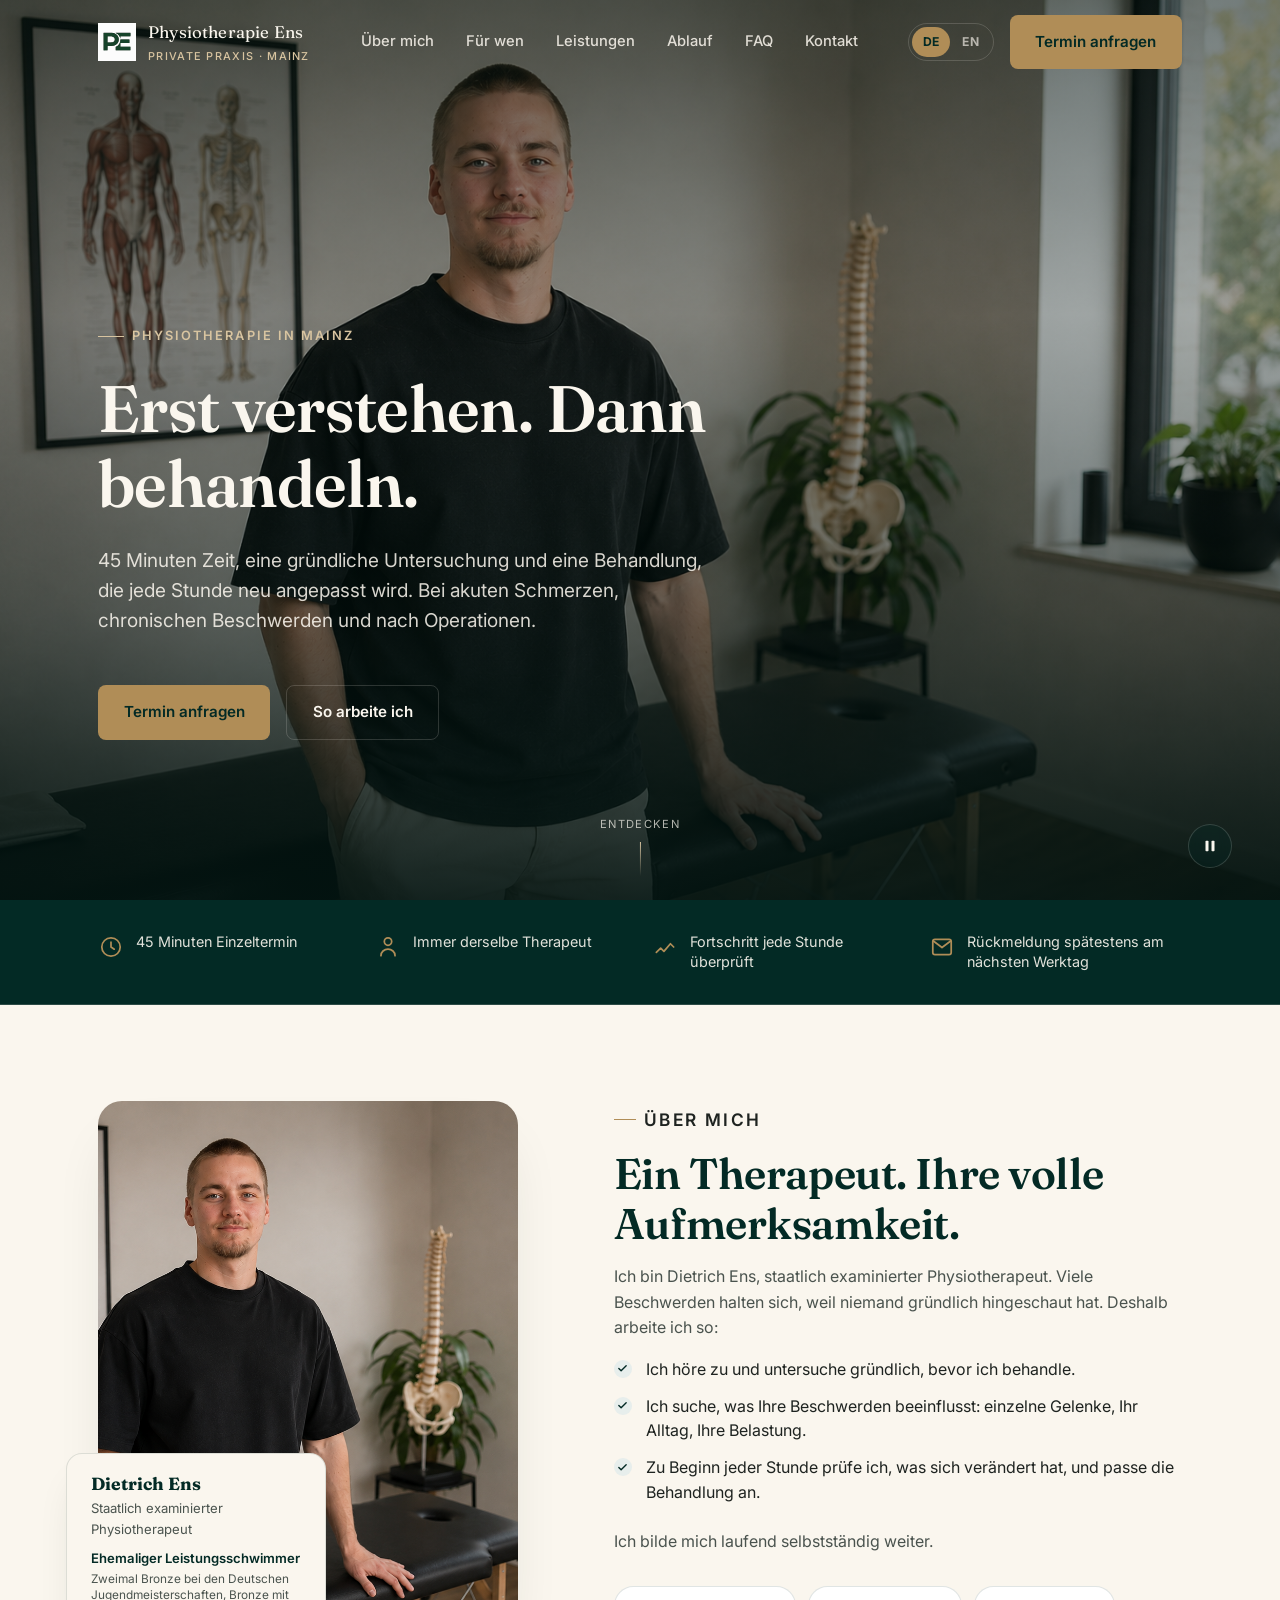
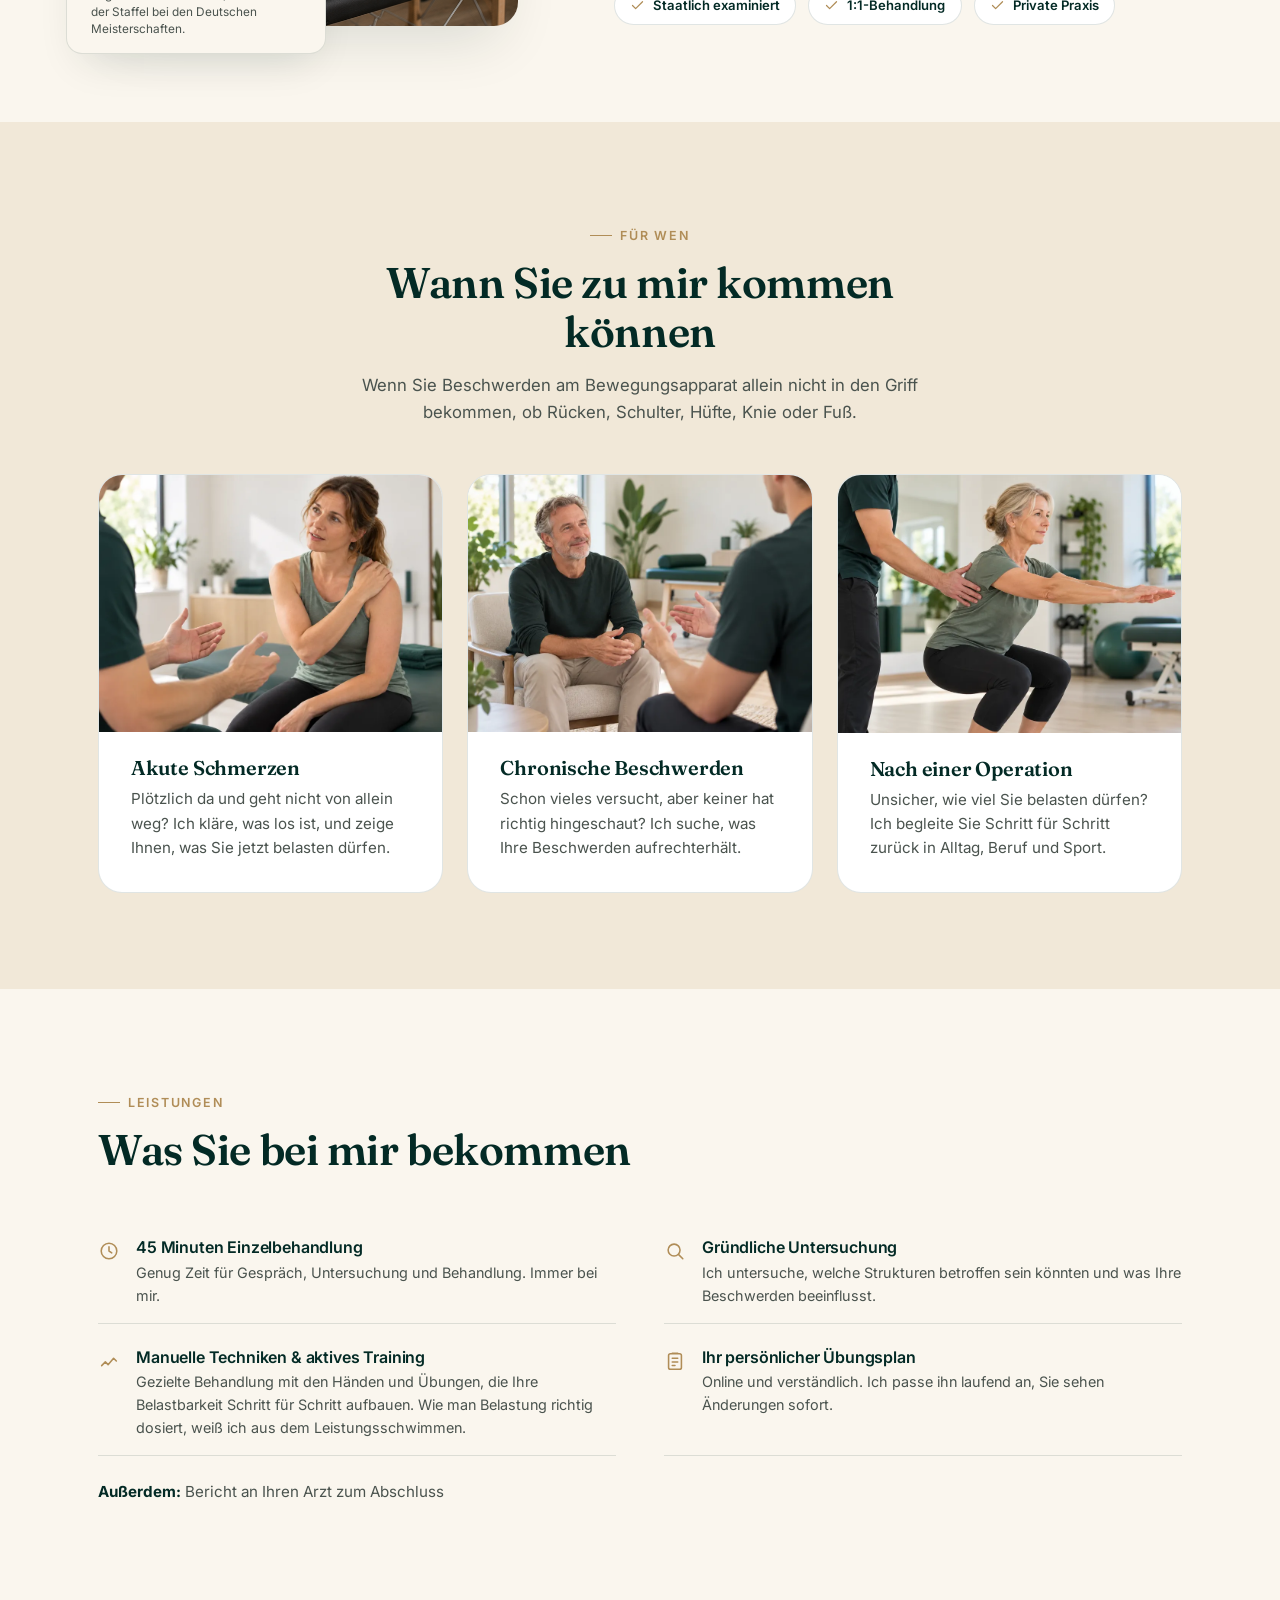
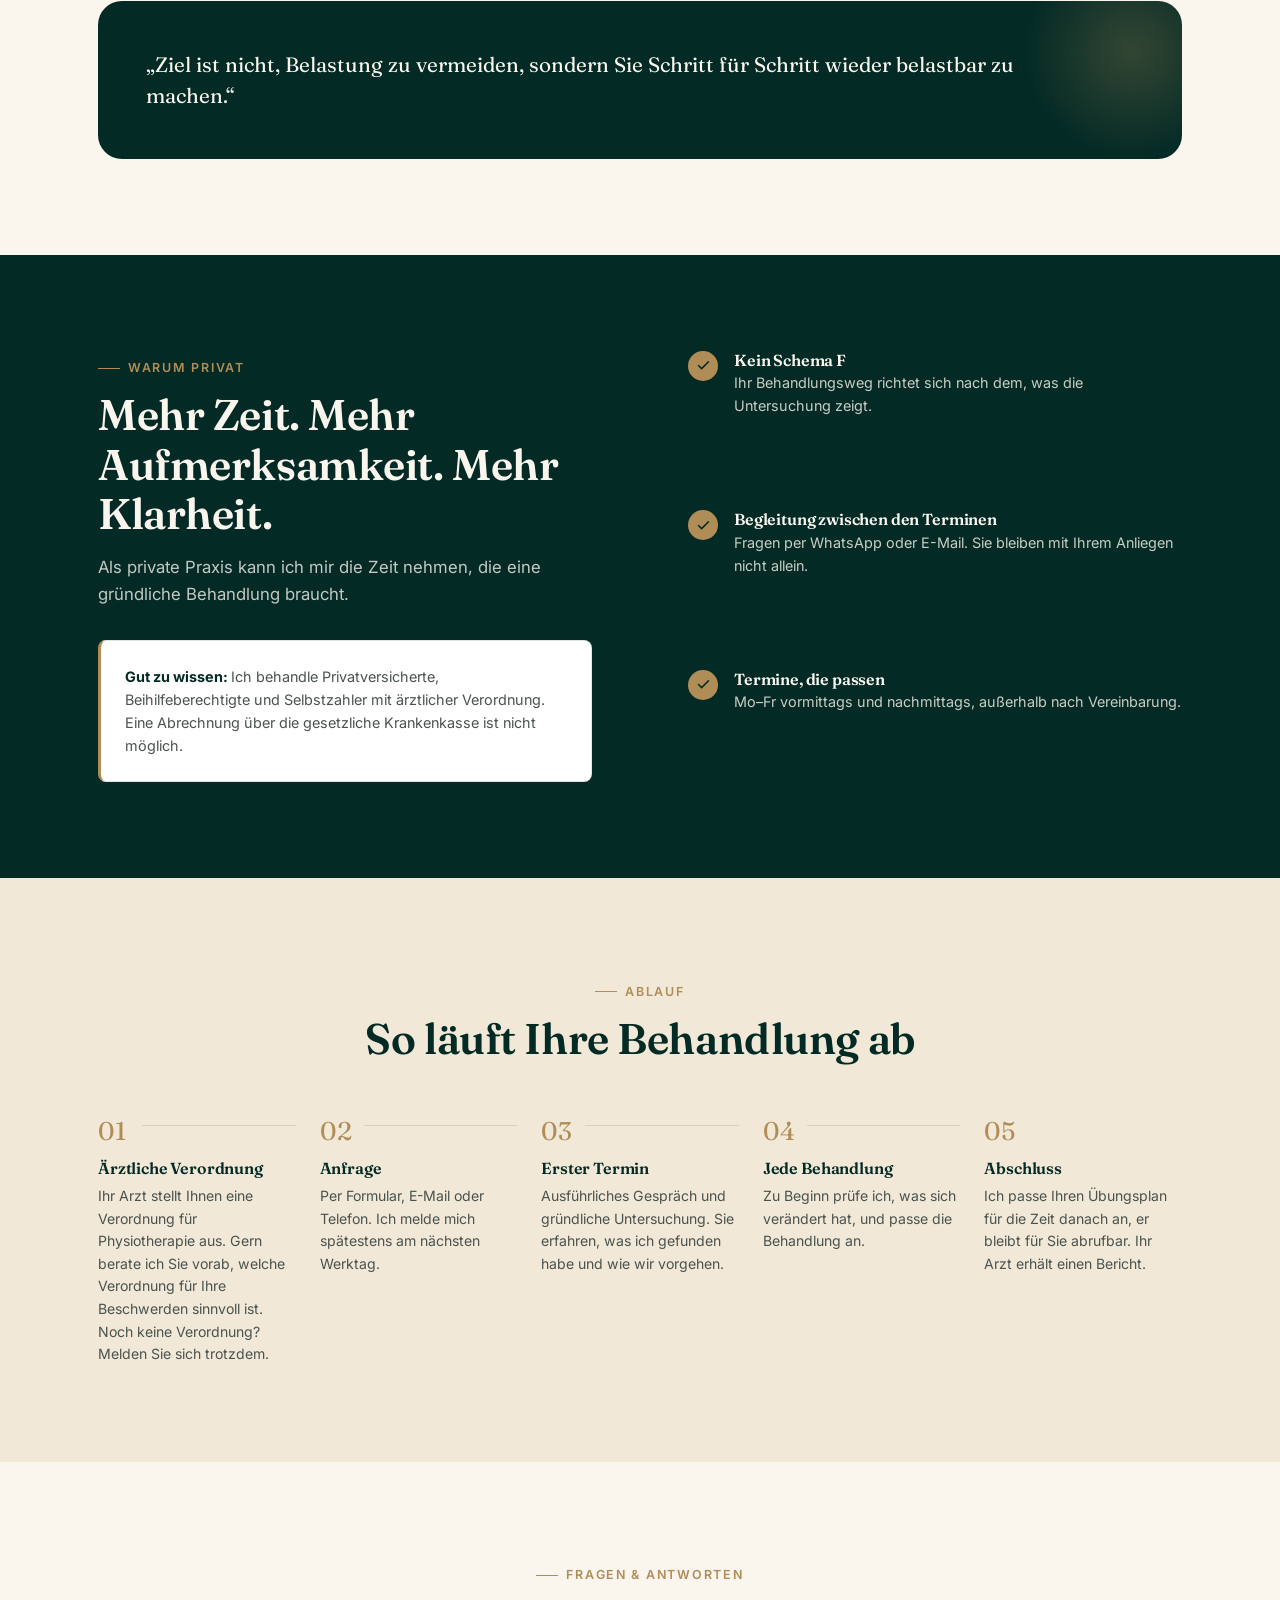
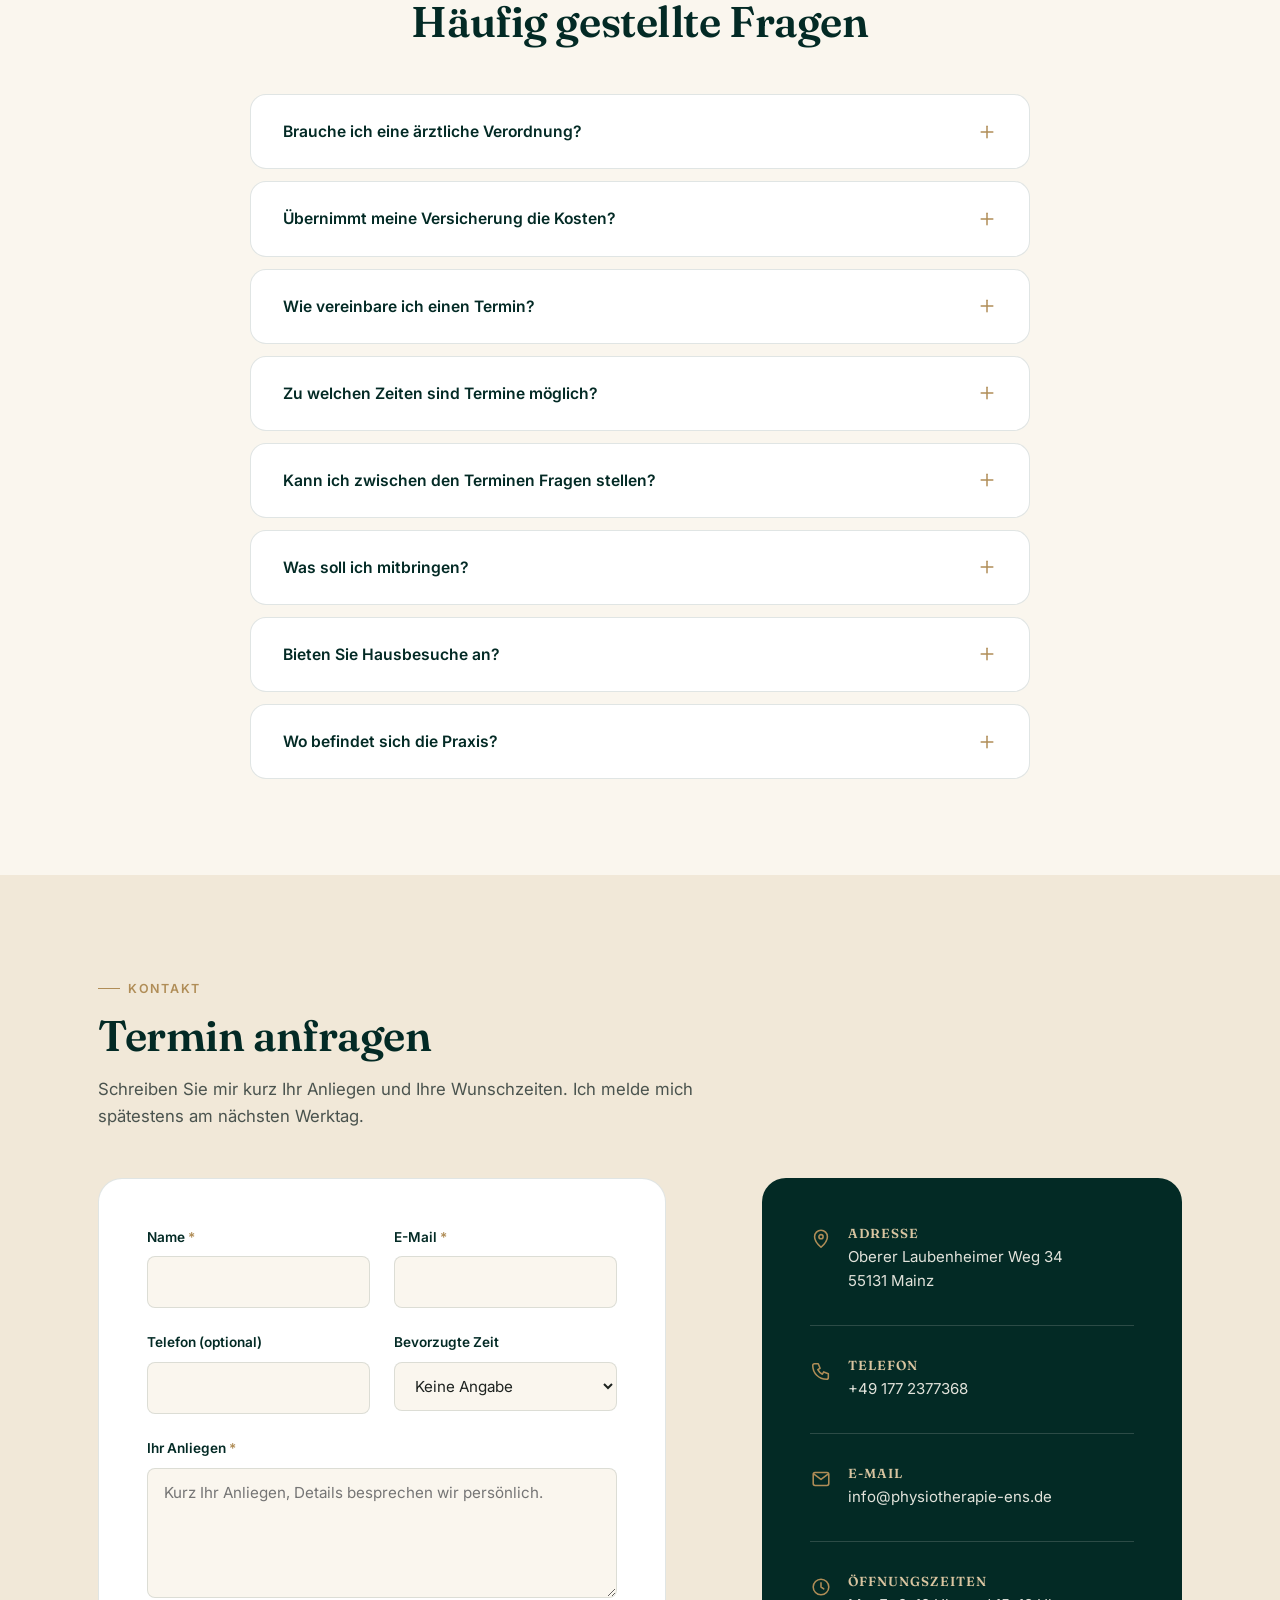
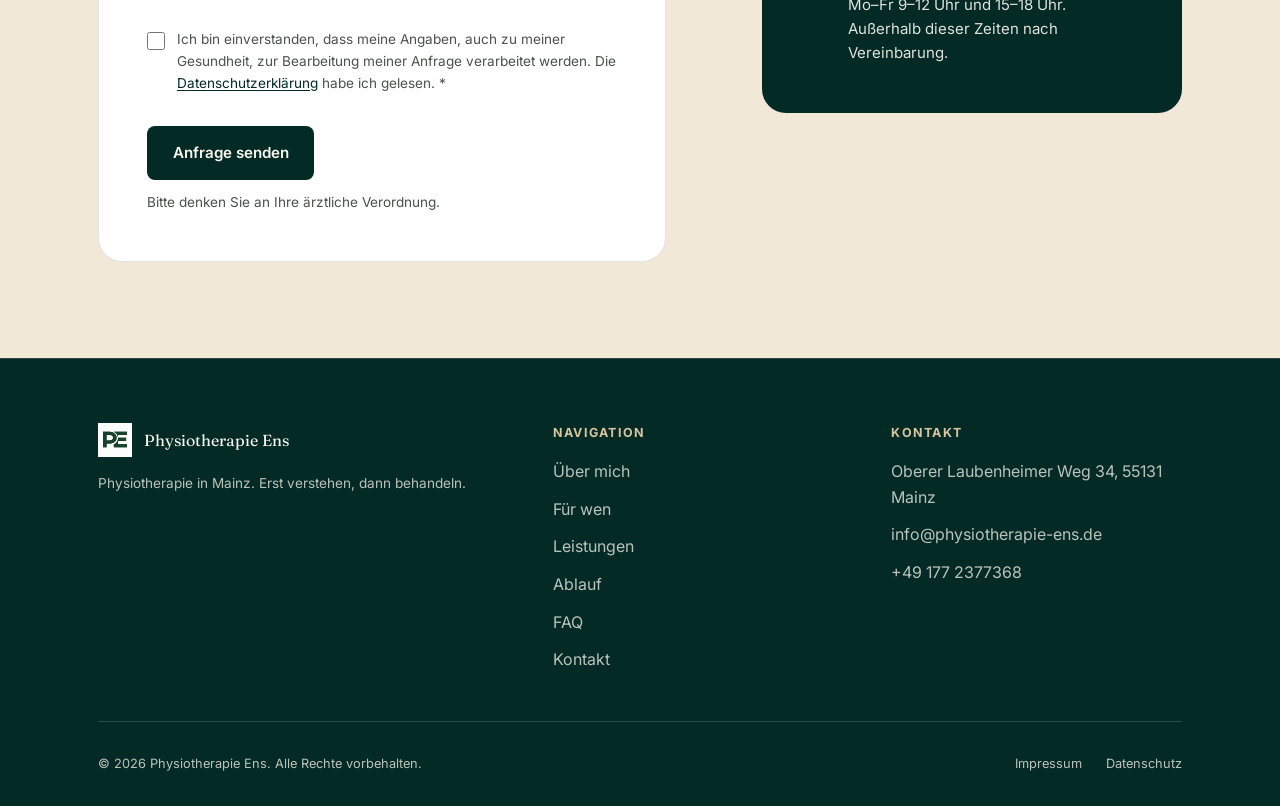
==== commit 7a9b72b5: "Handynummer +49 177 2377368 als Telefonkontakt eintragen Ersetzt die Platzhalter-Nummer im Kontaktbe" ====
--- a/index.html
+++ b/index.html
@@ -433,7 +433,7 @@
             <svg viewBox="0 0 24 24" fill="none" stroke="currentColor" stroke-width="1.7" stroke-linecap="round" stroke-linejoin="round"><path d="M5 4h4l2 5-2.5 1.5a11 11 0 005 5L15 13l5 2v4a2 2 0 01-2 2C9.6 21 3 14.4 3 6a2 2 0 012-2z"/></svg>
             <div>
               <h4 data-de="Telefon" data-en="Phone">Telefon</h4>
-              <p><span data-de="+49 (0) 6131 000000" data-en="+49 (0) 6131 000000">+49 (0) 6131 000000</span></p>
+              <p><a href="tel:+491772377368">+49 177 2377368</a></p>
             </div>
           </div>
           <div class="info-divider"></div>
@@ -486,7 +486,7 @@
         <ul>
           <li><span data-de="Oberer Laubenheimer Weg 34, 55131 Mainz" data-en="Oberer Laubenheimer Weg 34, 55131 Mainz">Oberer Laubenheimer Weg 34, 55131 Mainz</span></li>
           <li><a href="mailto:info@physiotherapie-ens.de">info@physiotherapie-ens.de</a></li>
-          <li><a href="tel:+4961310000000">+49 (0) 6131 000000</a></li>
+          <li><a href="tel:+491772377368">+49 177 2377368</a></li>
         </ul>
       </div>
     </div>
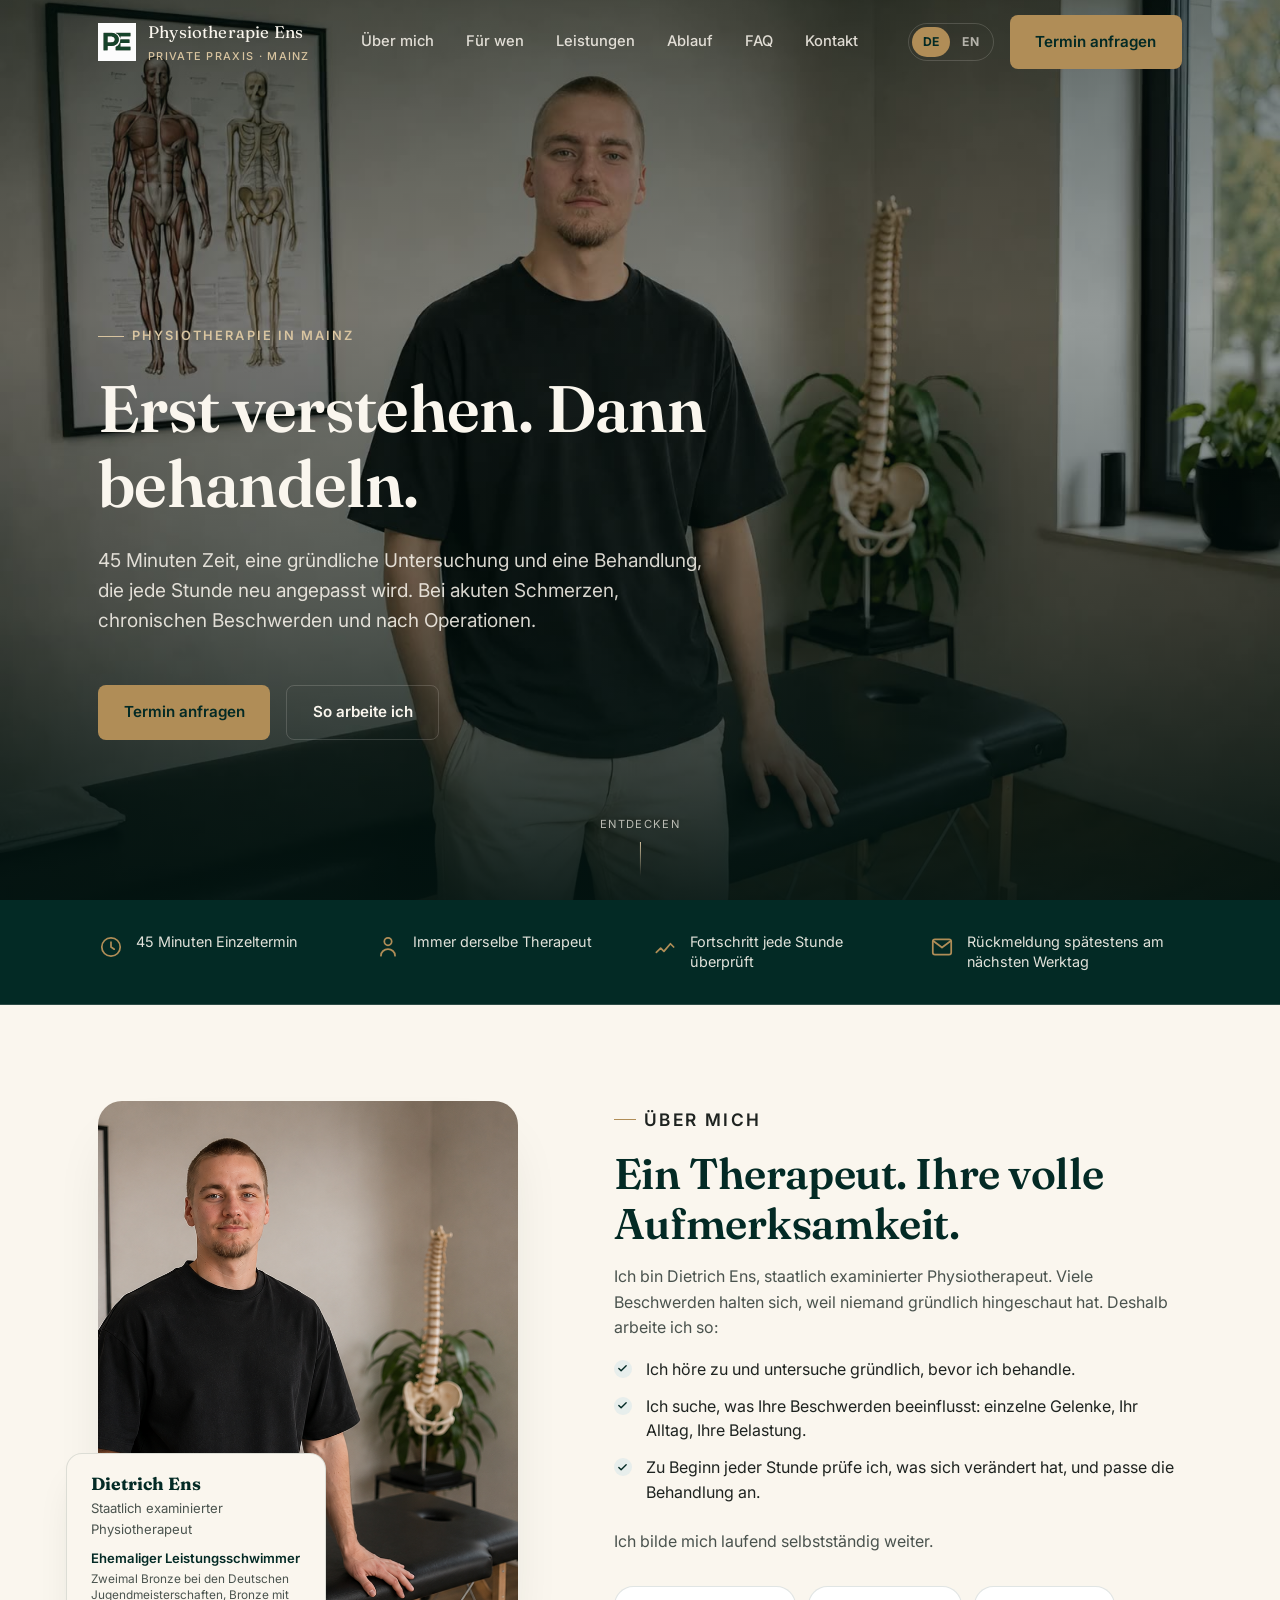
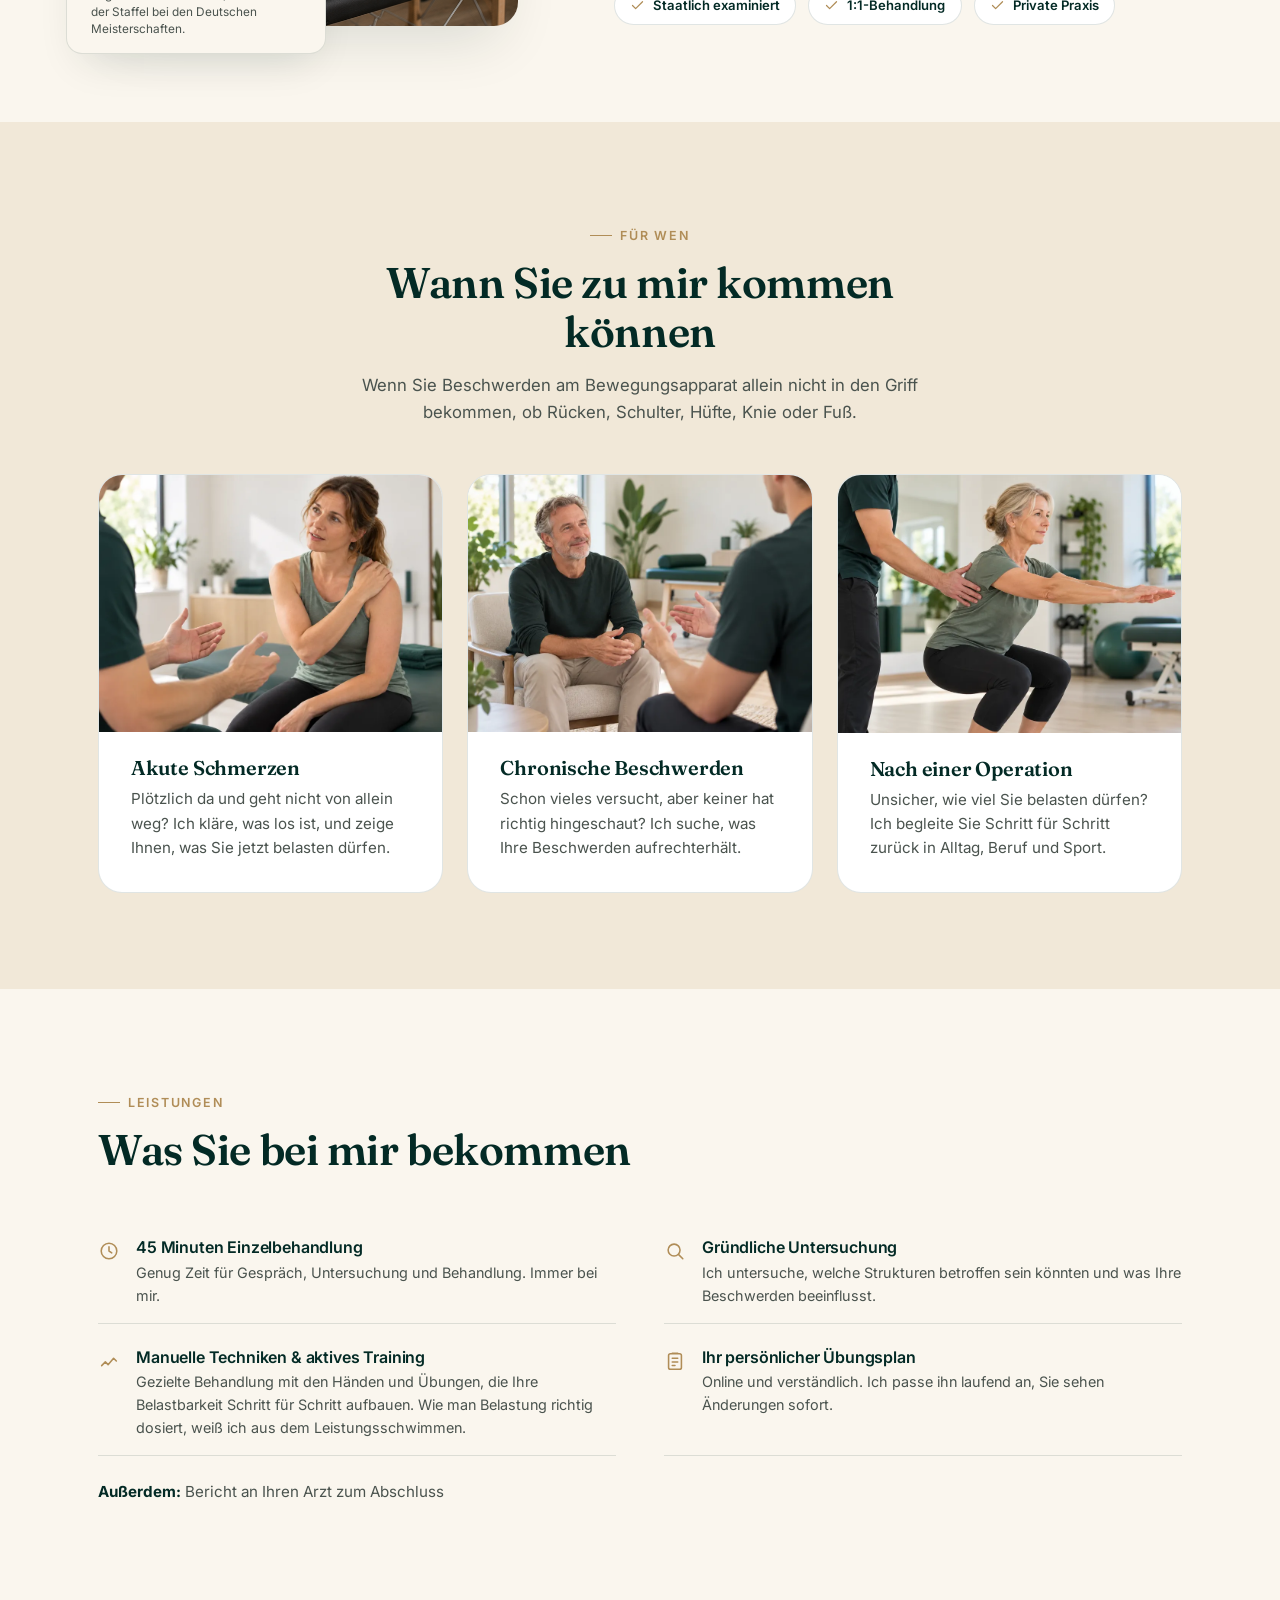
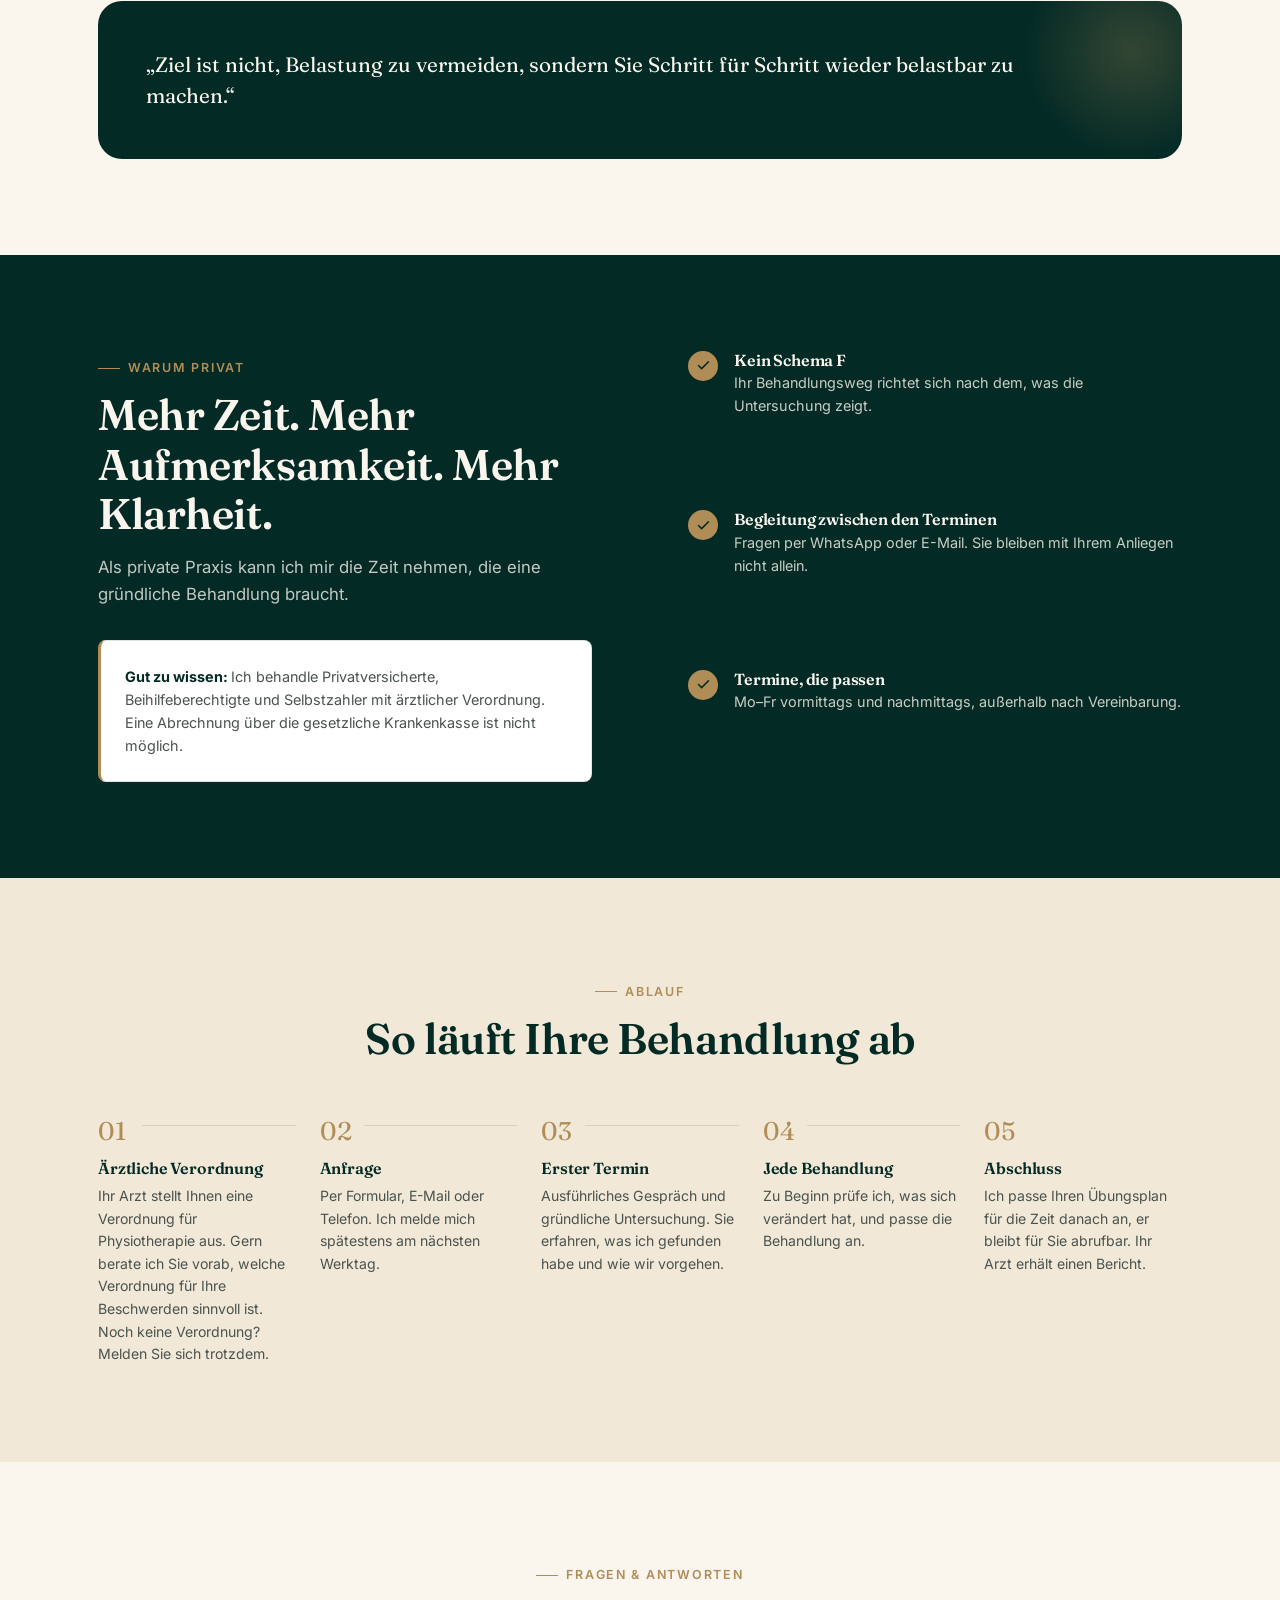
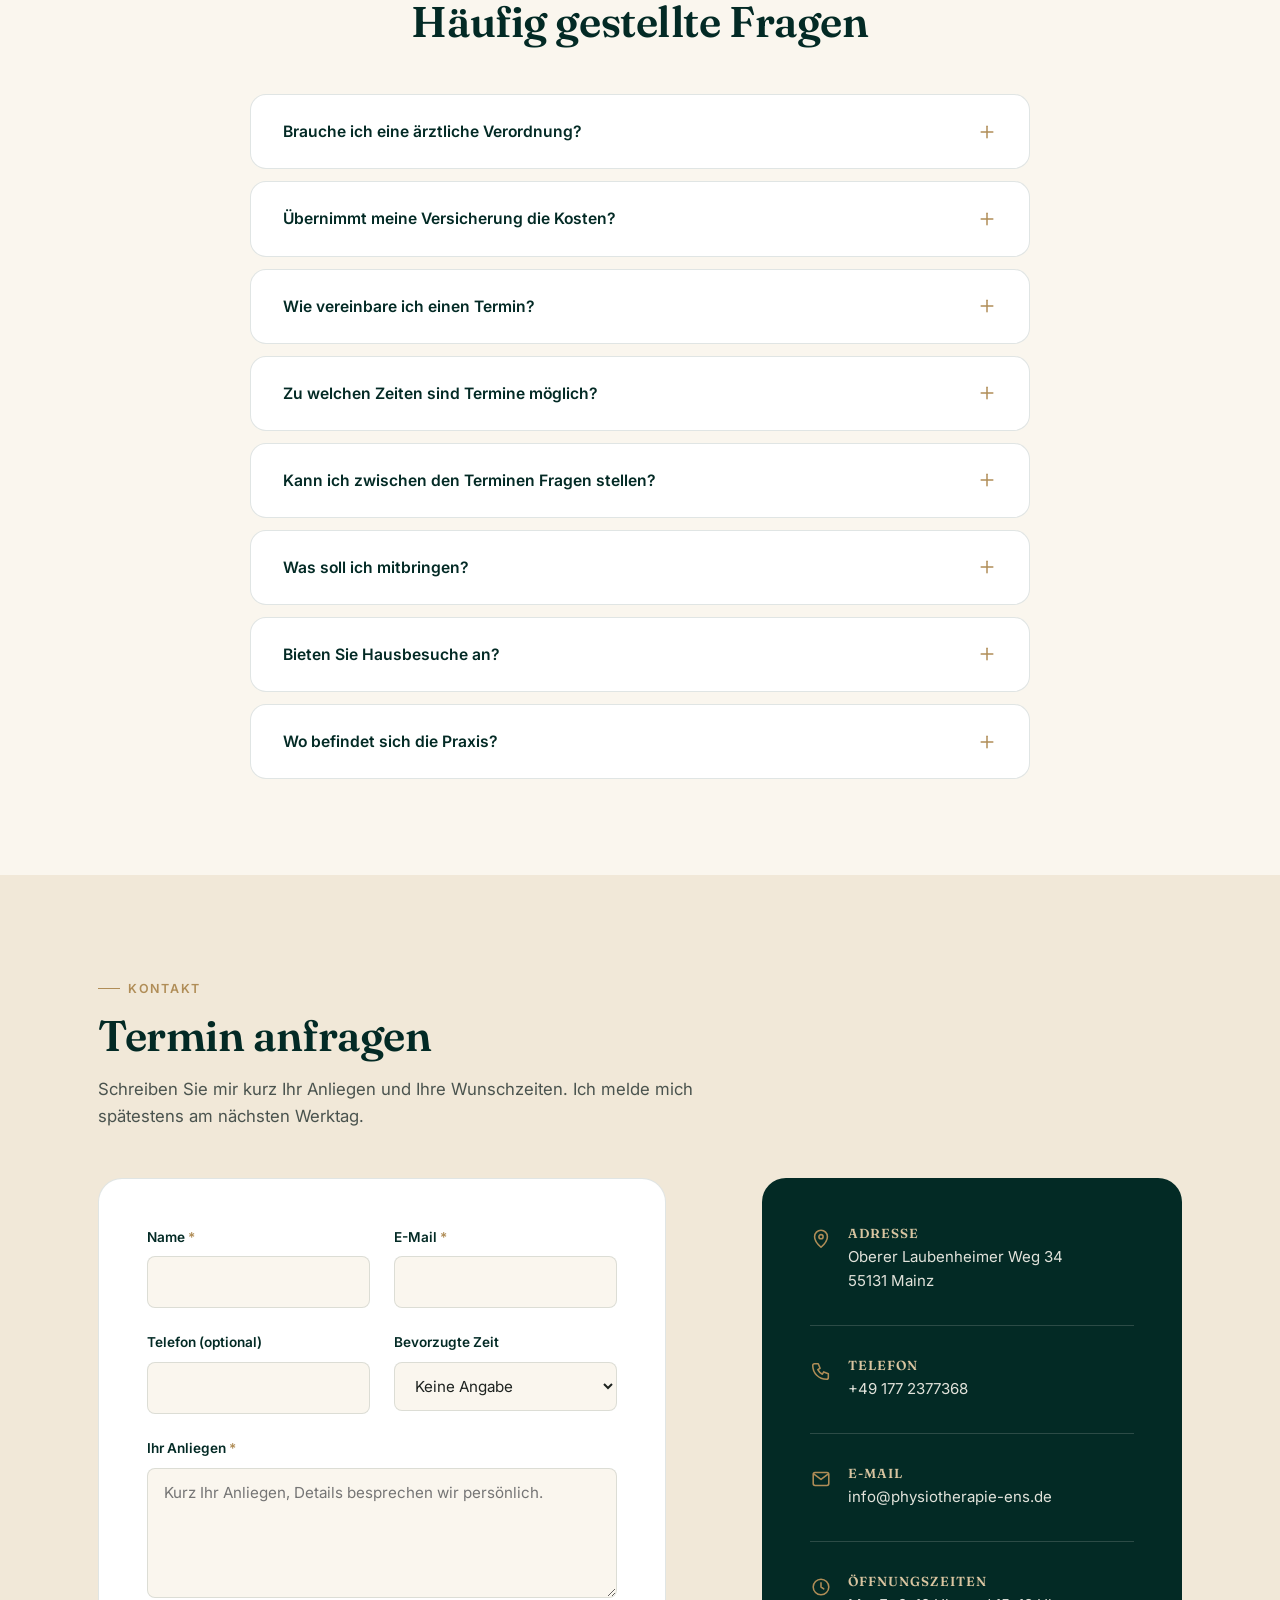
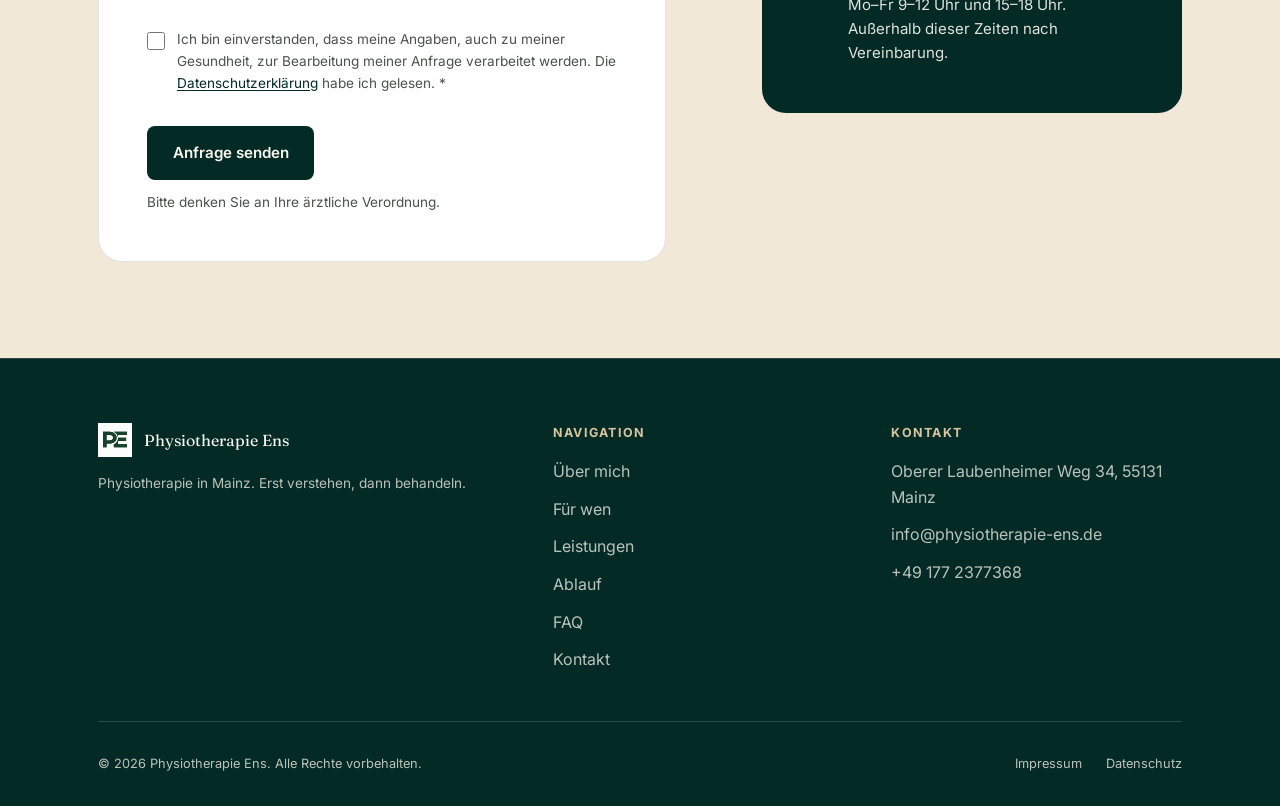
==== commit c9d887ee: "Hero-Video läuft immer: Pause-Knopf entfernt, Poster = erstes Videobild - Pause-Button und Pausieren" ====
--- a/index.html
+++ b/index.html
@@ -10,7 +10,7 @@
 <link rel="preconnect" href="https://fonts.googleapis.com">
 <link rel="preconnect" href="https://fonts.gstatic.com" crossorigin>
 <link href="https://fonts.googleapis.com/css2?family=Fraunces:opsz,wght@9..144,500;9..144,600;9..144,700&family=Inter:wght@400;500;600;700&display=swap" rel="stylesheet">
-<link rel="stylesheet" href="assets/css/style.css?v=2026-10-20">
+<link rel="stylesheet" href="assets/css/style.css?v=2026-10-23">
 </head>
 <body>
 <a href="#main" class="skip-link" data-de="Zum Inhalt springen" data-en="Skip to content">Zum Inhalt springen</a>
@@ -61,8 +61,8 @@
   <!-- ===================== HERO ===================== -->
   <section class="hero" id="top">
     <div class="hero__media">
-      <video id="heroVideo" autoplay muted loop playsinline preload="auto" poster="assets/img/dietrich-praxis.png">
-        <source src="assets/video/hero.mp4" type="video/mp4">
+      <video id="heroVideo" autoplay muted loop playsinline webkit-playsinline preload="auto" poster="assets/img/hero-poster.jpg" disablepictureinpicture disableremoteplayback controlslist="nodownload nofullscreen noremoteplayback" aria-hidden="true" tabindex="-1">
+        <source src="assets/video/hero.mp4?v=2026-10-23" type="video/mp4">
       </video>
     </div>
     <div class="hero__overlay"></div>
@@ -75,13 +75,6 @@
         <a href="#kontakt" class="btn btn-primary" data-de="Termin anfragen" data-en="Request appointment">Termin anfragen</a>
         <a href="#ablauf" class="btn btn-outline" data-de="So arbeite ich" data-en="How I work">So arbeite ich</a>
       </div>
-    </div>
-
-    <div class="hero__controls">
-      <button type="button" class="hero__control-btn" id="videoToggle" data-state="playing" aria-label="Video pausieren" data-de-aria="Video pausieren" data-en-aria="Pause video">
-        <svg class="icon-main" viewBox="0 0 24 24" fill="currentColor"><rect x="6" y="5" width="4" height="14" rx="1"/><rect x="14" y="5" width="4" height="14" rx="1"/></svg>
-        <svg class="icon-alt" viewBox="0 0 24 24" fill="currentColor"><path d="M8 5v14l11-7z"/></svg>
-      </button>
     </div>
 
     <div class="hero__scroll" aria-hidden="true">
@@ -501,6 +494,6 @@
   </div>
 </footer>
 
-<script src="assets/js/main.js?v=2026-10-20"></script>
+<script src="assets/js/main.js?v=2026-10-23"></script>
 </body>
 </html>
--- a/assets/css/style.css
+++ b/assets/css/style.css
@@ -406,6 +406,9 @@
   z-index: -2;
   background: var(--c-primary);
 }
+.hero__media video { pointer-events: none; }
+.hero__media video::-webkit-media-controls,
+.hero__media video::-webkit-media-controls-start-playback-button { display: none !important; -webkit-appearance: none; }
 .hero__media video,
 .hero__media img {
   width: 100%;
@@ -458,32 +461,6 @@
   gap: var(--sp-4);
   margin-bottom: var(--sp-8);
 }
-.hero__controls {
-  position: absolute;
-  right: var(--sp-5);
-  bottom: var(--sp-6);
-  display: flex;
-  gap: var(--sp-3);
-}
-@media (min-width: 768px) { .hero__controls { right: var(--sp-7); } }
-.hero__control-btn {
-  width: 44px;
-  height: 44px;
-  border-radius: 50%;
-  border: 1px solid var(--c-line-dark);
-  color: var(--c-cream);
-  display: inline-flex;
-  align-items: center;
-  justify-content: center;
-  backdrop-filter: blur(6px);
-  background: rgba(3, 42, 37, 0.35);
-  transition: border-color var(--dur-fast) var(--ease-out), background-color var(--dur-fast) var(--ease-out);
-}
-.hero__control-btn:hover { border-color: var(--c-gold); background: rgba(3, 42, 37, 0.6); }
-.hero__control-btn svg { width: 18px; height: 18px; }
-.hero__control-btn .icon-alt { display: none; }
-.hero__control-btn[data-state="paused"] .icon-main { display: none; }
-.hero__control-btn[data-state="paused"] .icon-alt { display: inline-flex; }
 
 .hero__scroll {
   position: absolute;
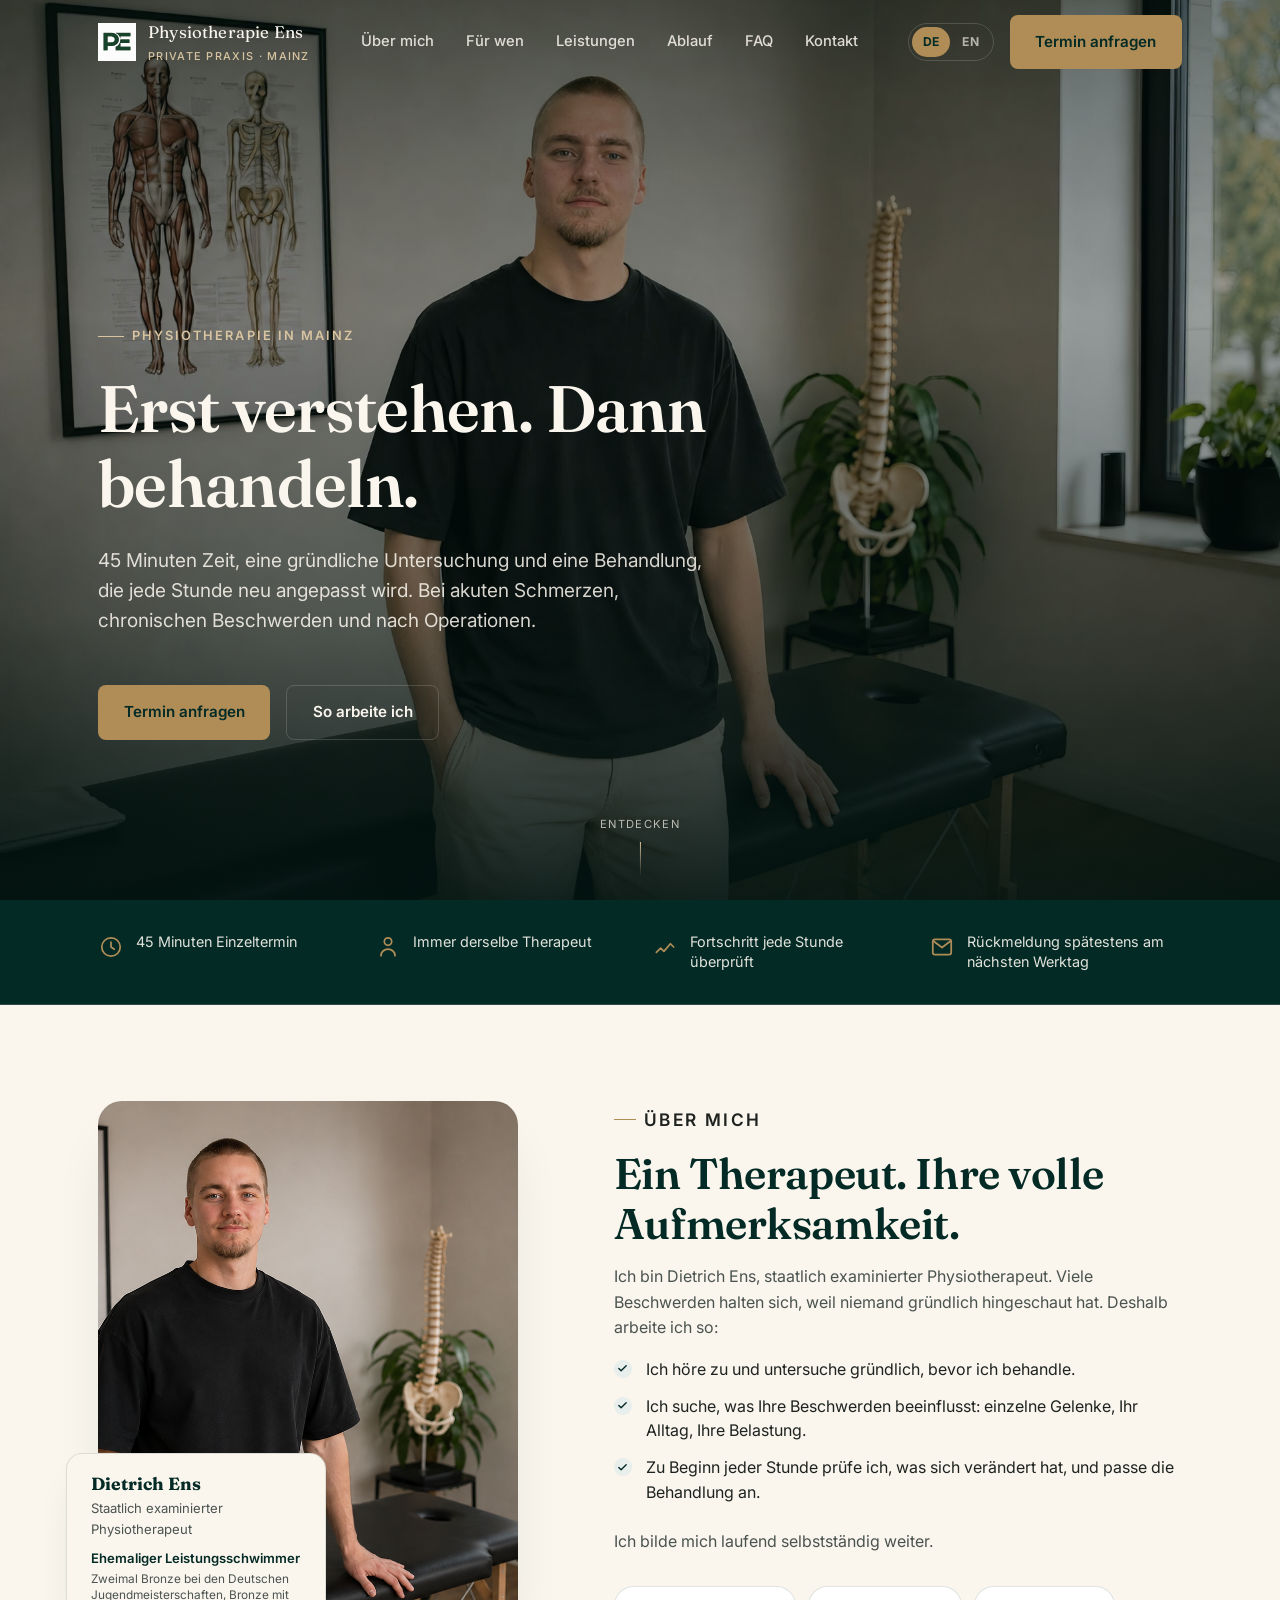
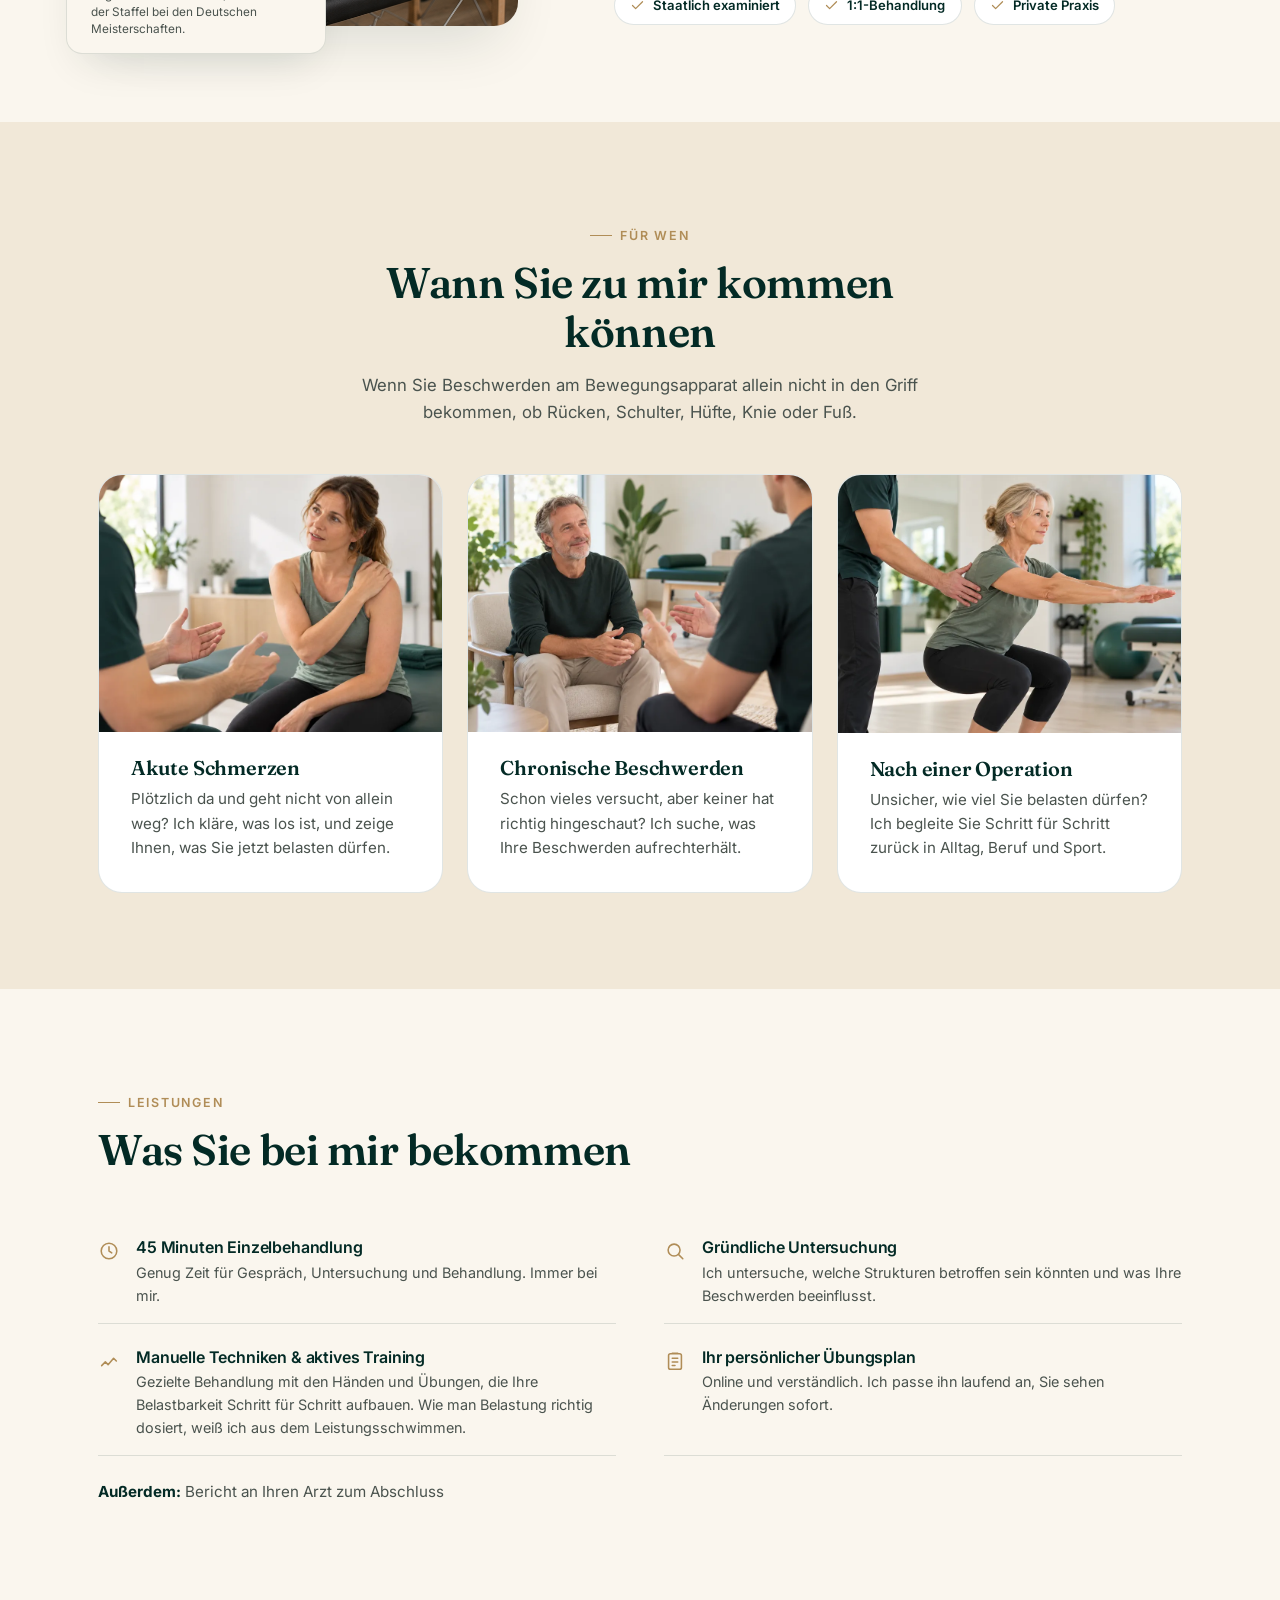
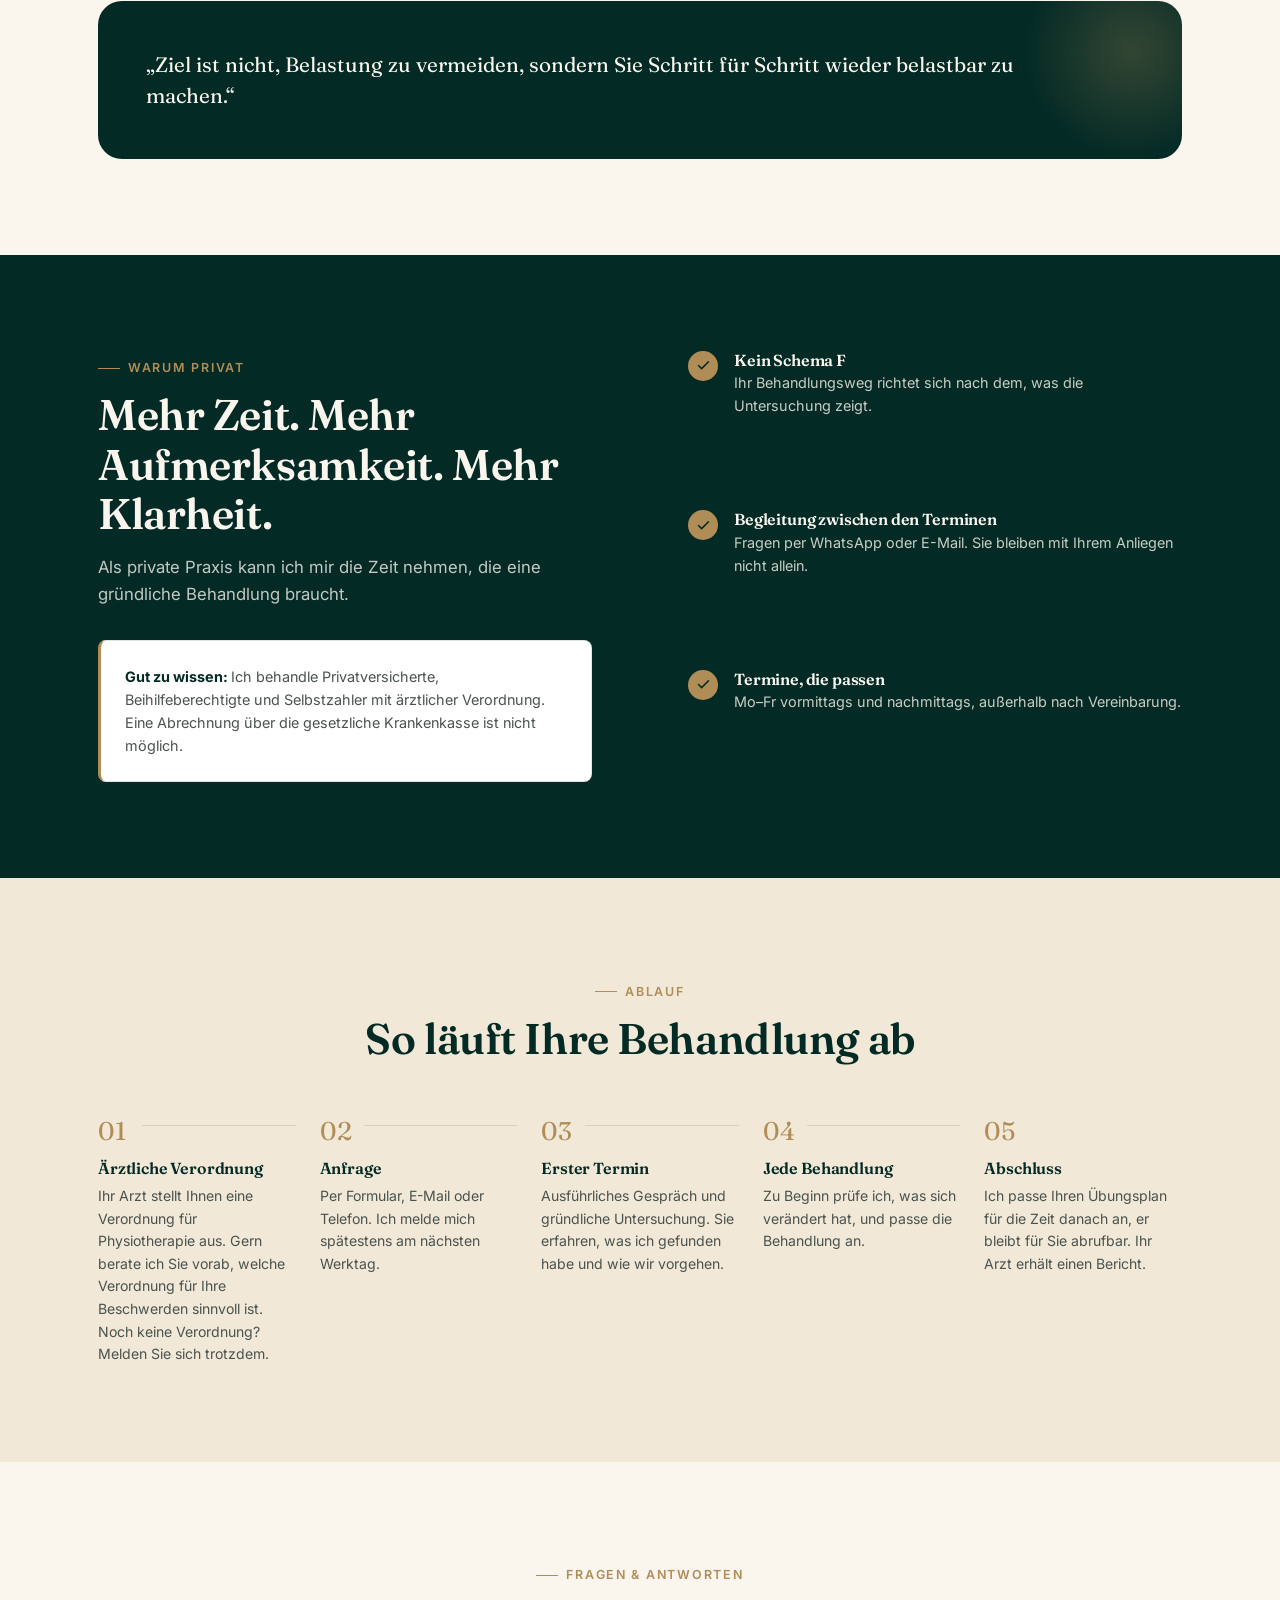
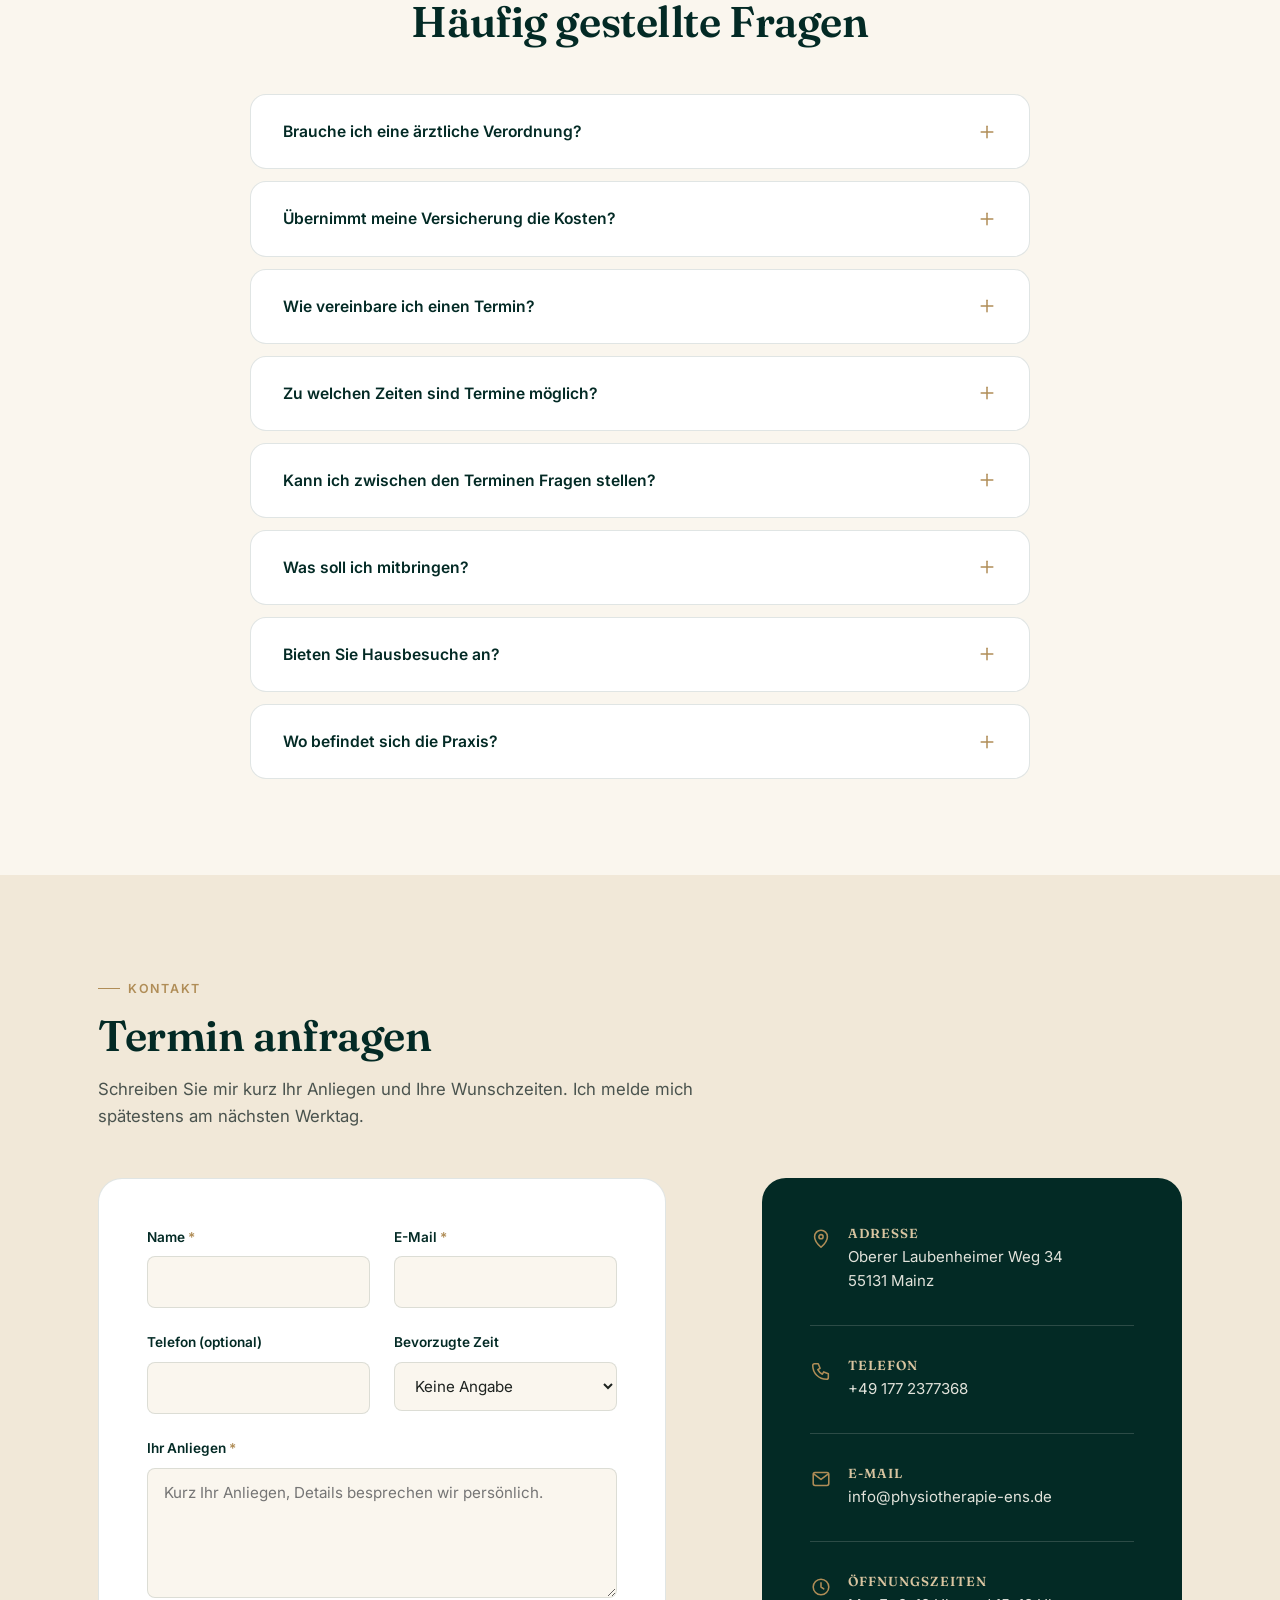
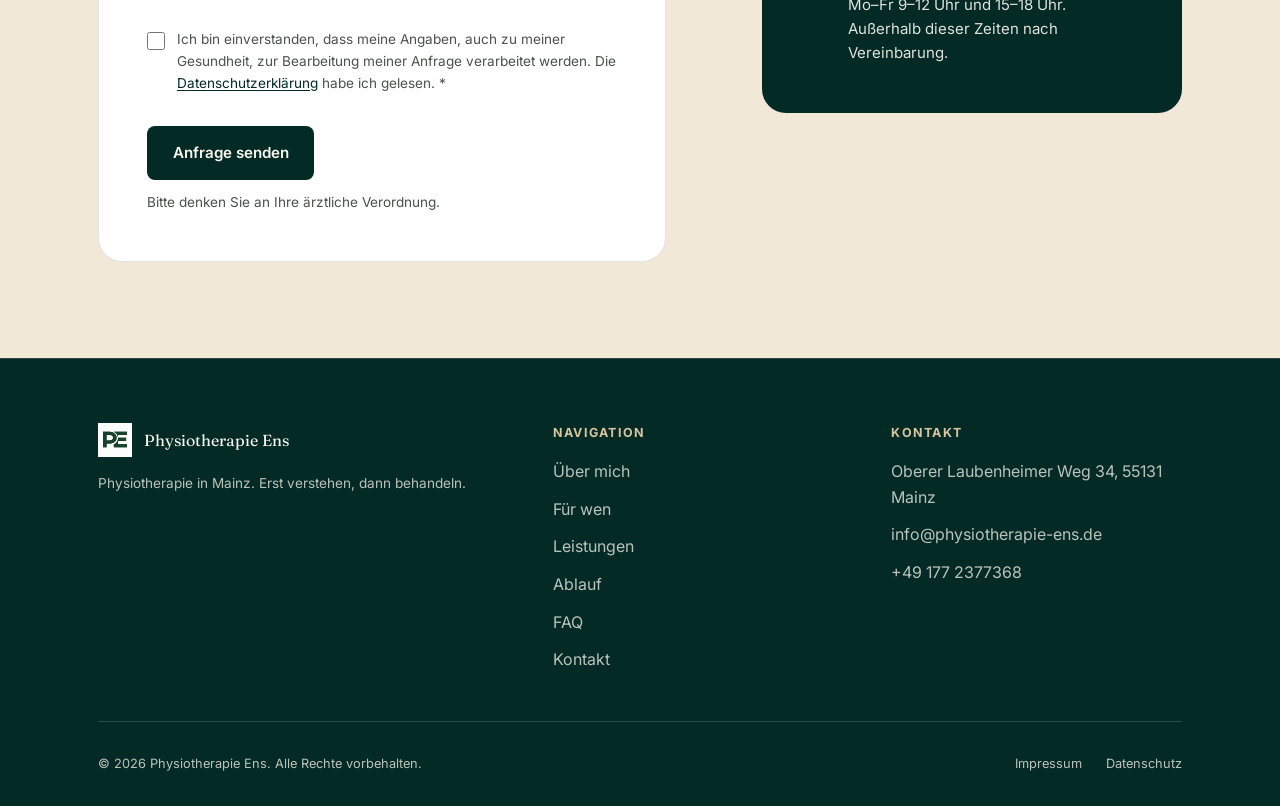
==== commit 67dc4f45: "Hero-Video wieder in Originalqualität (7,3 MB) Original-Video wiederhergestellt; das Standbild ist j" ====
--- a/index.html
+++ b/index.html
@@ -61,8 +61,8 @@
   <!-- ===================== HERO ===================== -->
   <section class="hero" id="top">
     <div class="hero__media">
-      <video id="heroVideo" autoplay muted loop playsinline webkit-playsinline preload="auto" poster="assets/img/hero-poster.jpg" disablepictureinpicture disableremoteplayback controlslist="nodownload nofullscreen noremoteplayback" aria-hidden="true" tabindex="-1">
-        <source src="assets/video/hero.mp4?v=2026-10-23" type="video/mp4">
+      <video id="heroVideo" autoplay muted loop playsinline webkit-playsinline preload="auto" poster="assets/img/hero-poster.jpg?v=2026-10-23b" disablepictureinpicture disableremoteplayback controlslist="nodownload nofullscreen noremoteplayback" aria-hidden="true" tabindex="-1">
+        <source src="assets/video/hero.mp4?v=2026-10-23b" type="video/mp4">
       </video>
     </div>
     <div class="hero__overlay"></div>
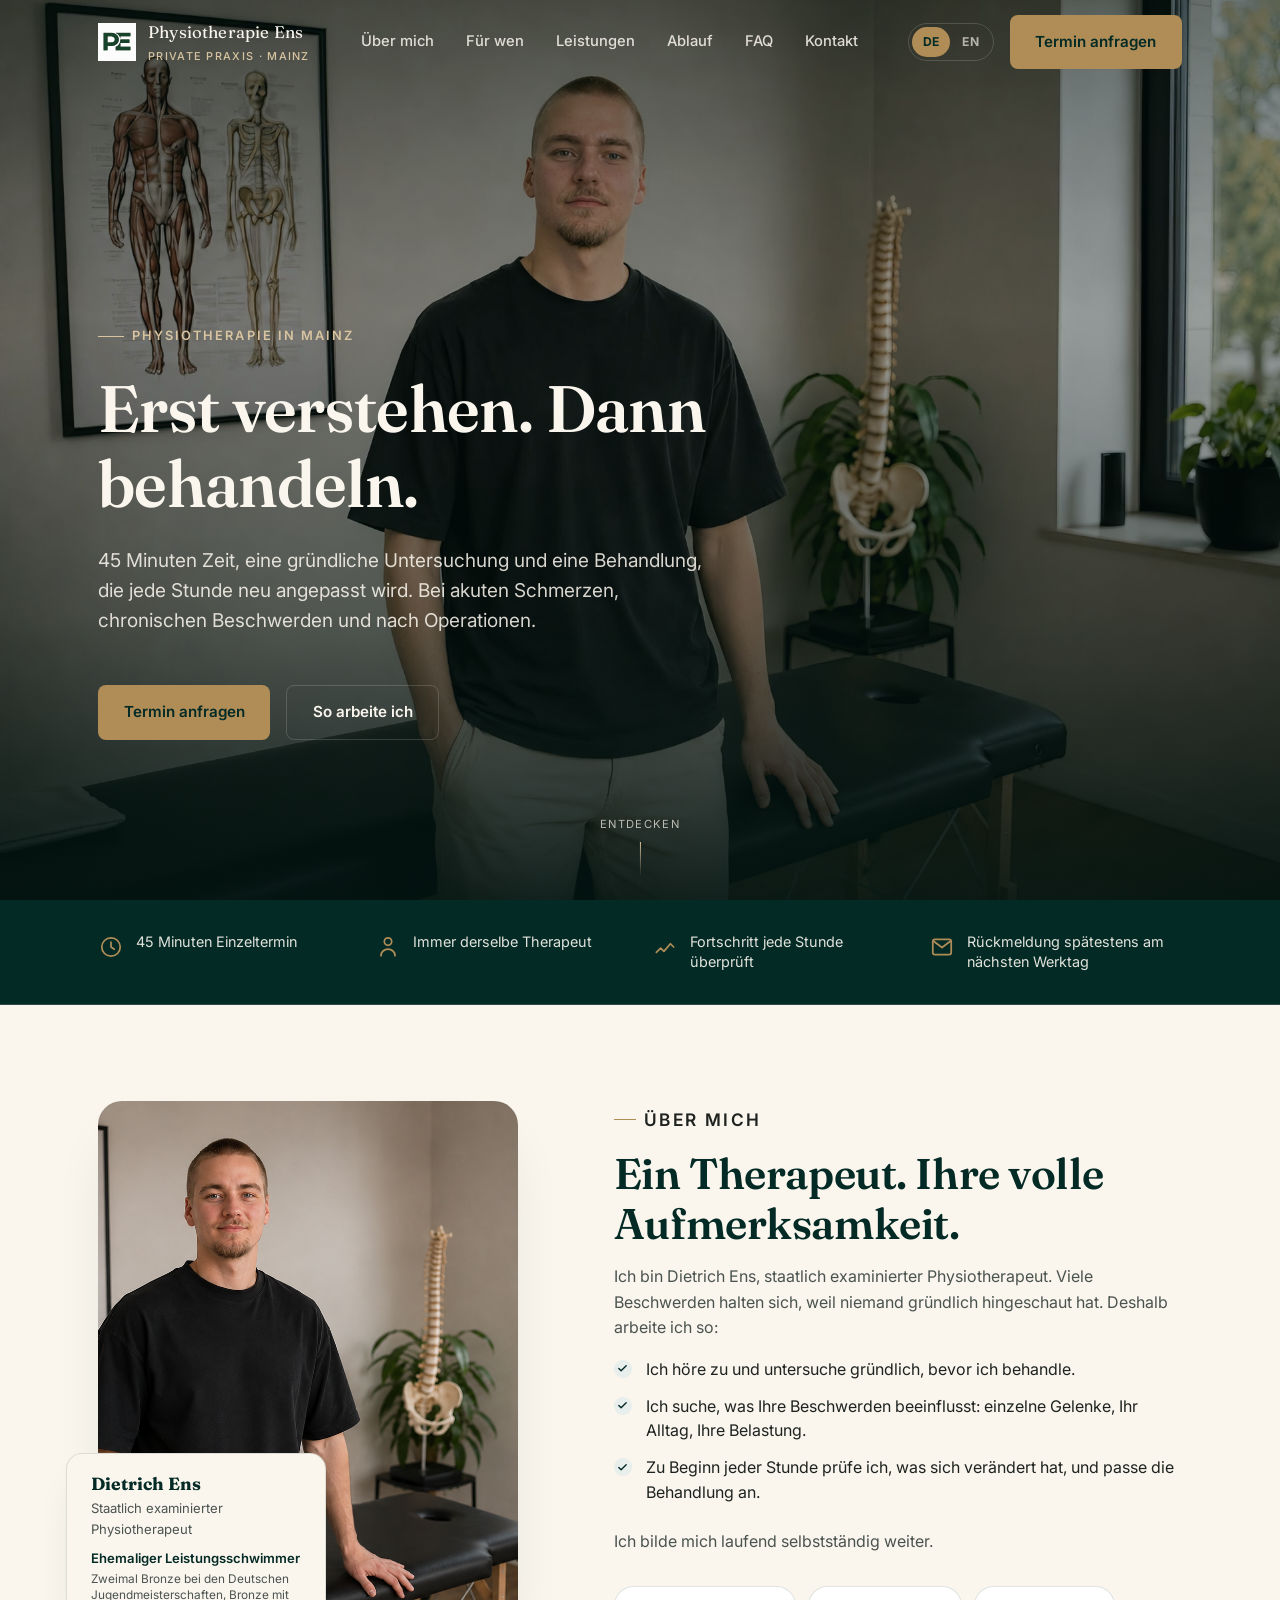
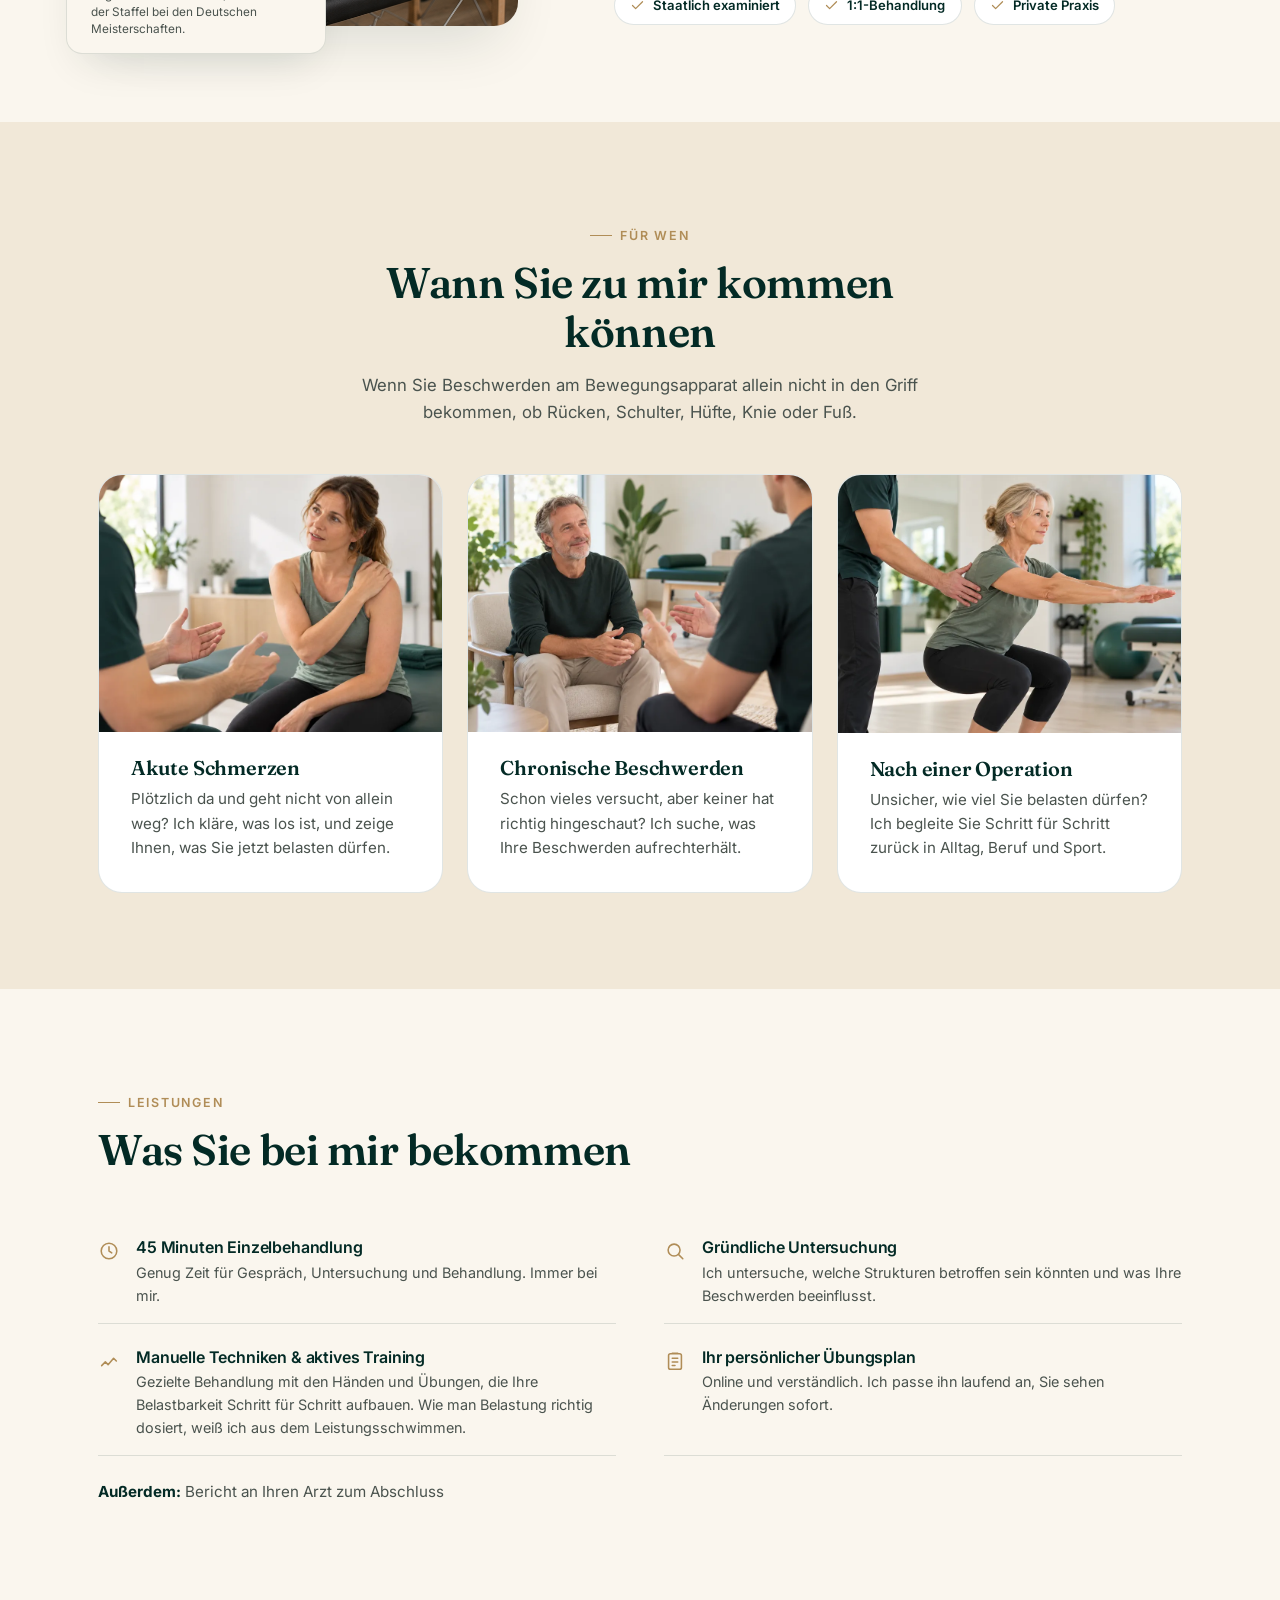
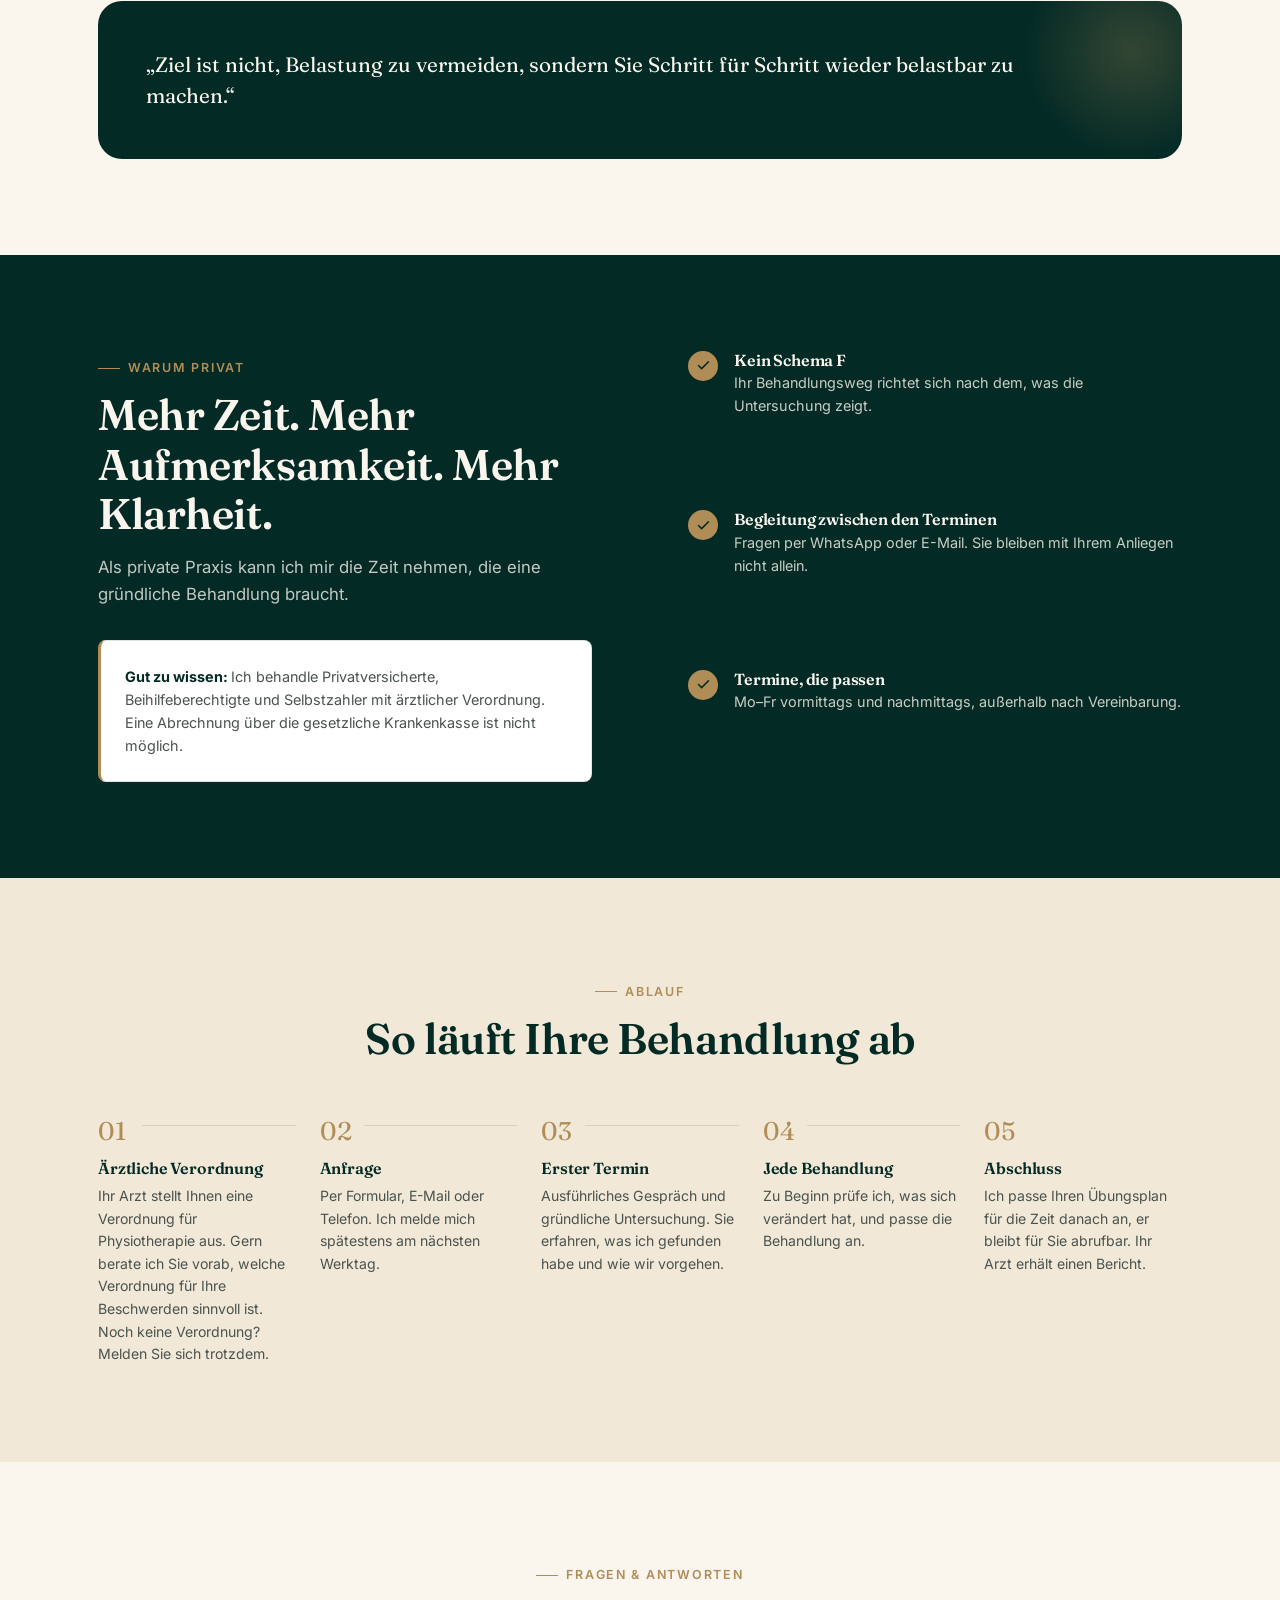
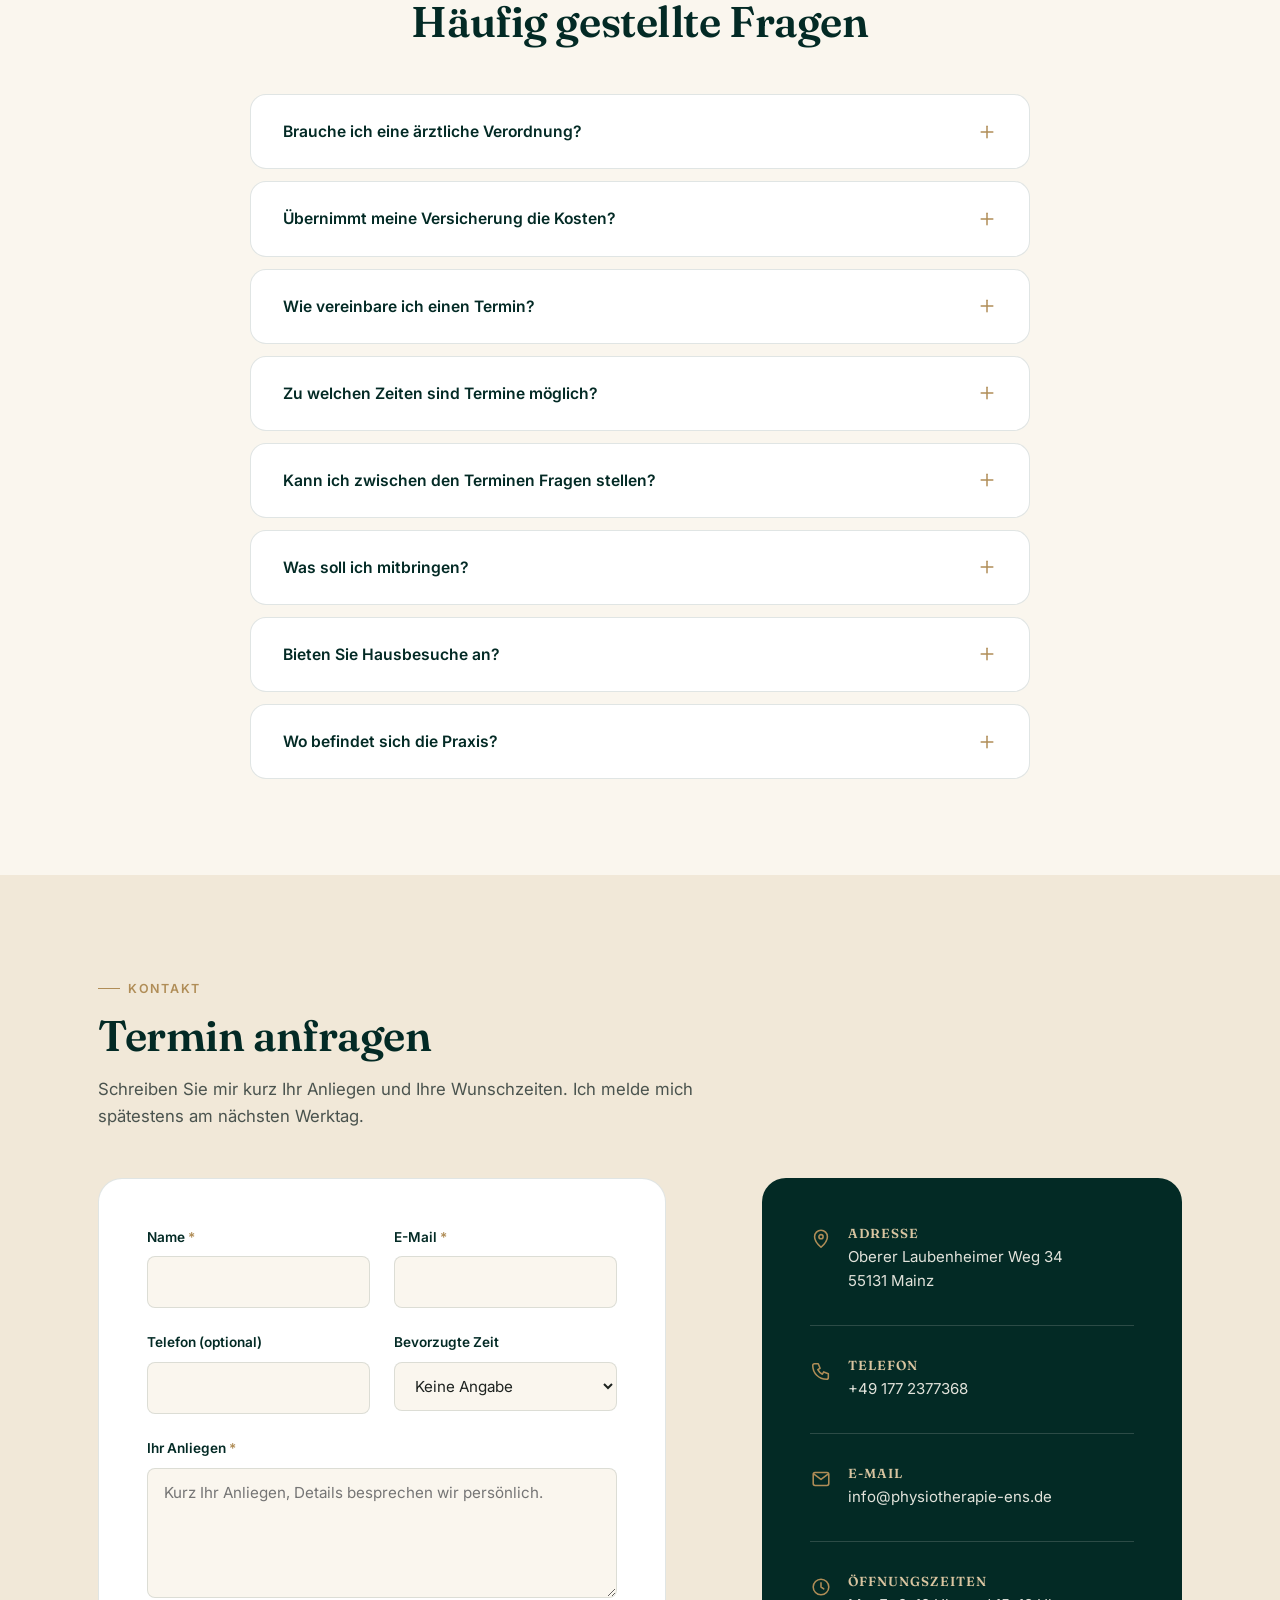
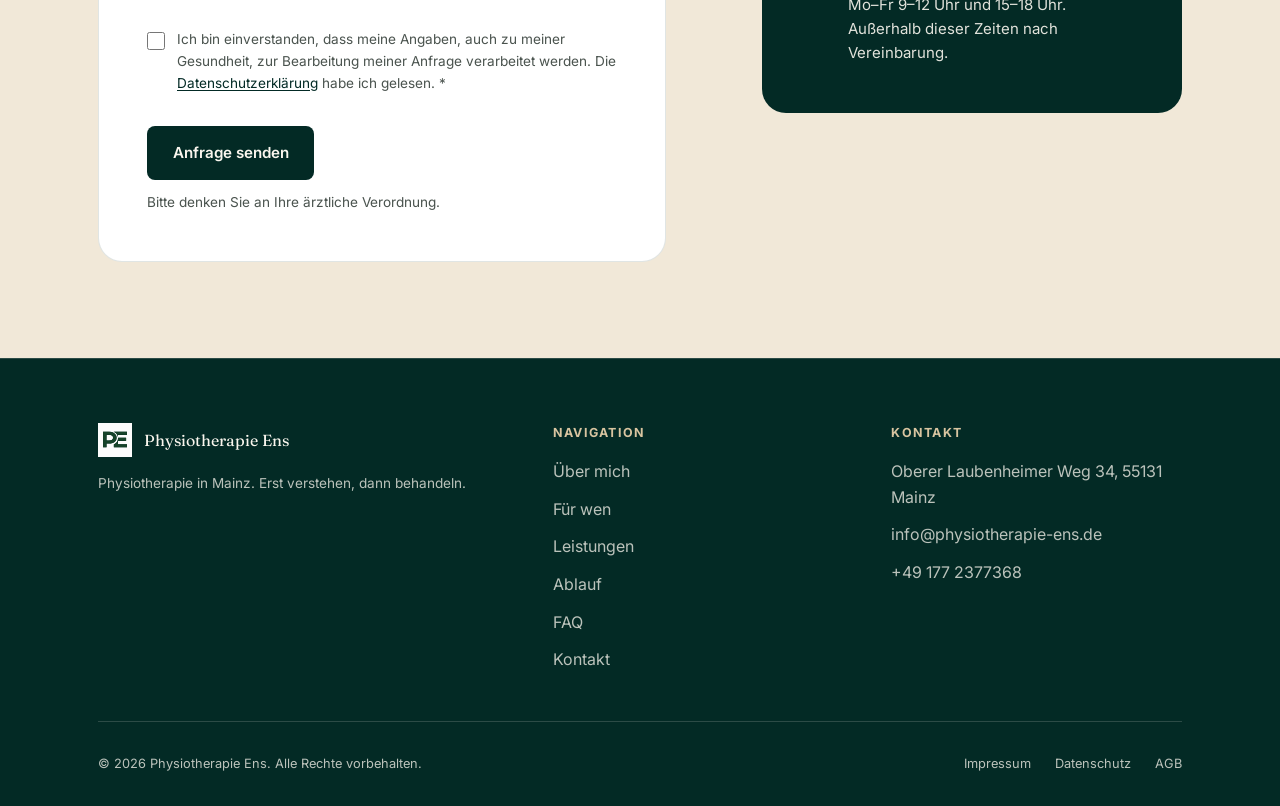
==== commit 9fe51c0e: "AGB-Seite hinzugefügt (/agb) und im Footer aller Seiten verlinkt Co-Authored-By: Claude Opus 5.5 <no" ====
--- a/index.html
+++ b/index.html
@@ -434,7 +434,7 @@
             <svg viewBox="0 0 24 24" fill="none" stroke="currentColor" stroke-width="1.7" stroke-linecap="round" stroke-linejoin="round"><rect x="3.5" y="5" width="17" height="14" rx="2"/><path d="M4 6.5l8 6 8-6"/></svg>
             <div>
               <h4 data-de="E-Mail" data-en="E-mail">E-Mail</h4>
-              <p><span data-de="info@physiotherapie-ens.de" data-en="info@physiotherapie-ens.de">info@physiotherapie-ens.de</span></p>
+              <p><a href="mailto:info@physiotherapie-ens.de">info@physiotherapie-ens.de</a></p>
             </div>
           </div>
           <div class="info-divider"></div>
@@ -489,6 +489,7 @@
       <ul>
         <li><a href="impressum.html" data-de="Impressum" data-en="Legal notice">Impressum</a></li>
         <li><a href="datenschutz.html" data-de="Datenschutz" data-en="Privacy policy">Datenschutz</a></li>
+        <li><a href="agb.html" data-de="AGB" data-en="Terms (German)">AGB</a></li>
       </ul>
     </div>
   </div>
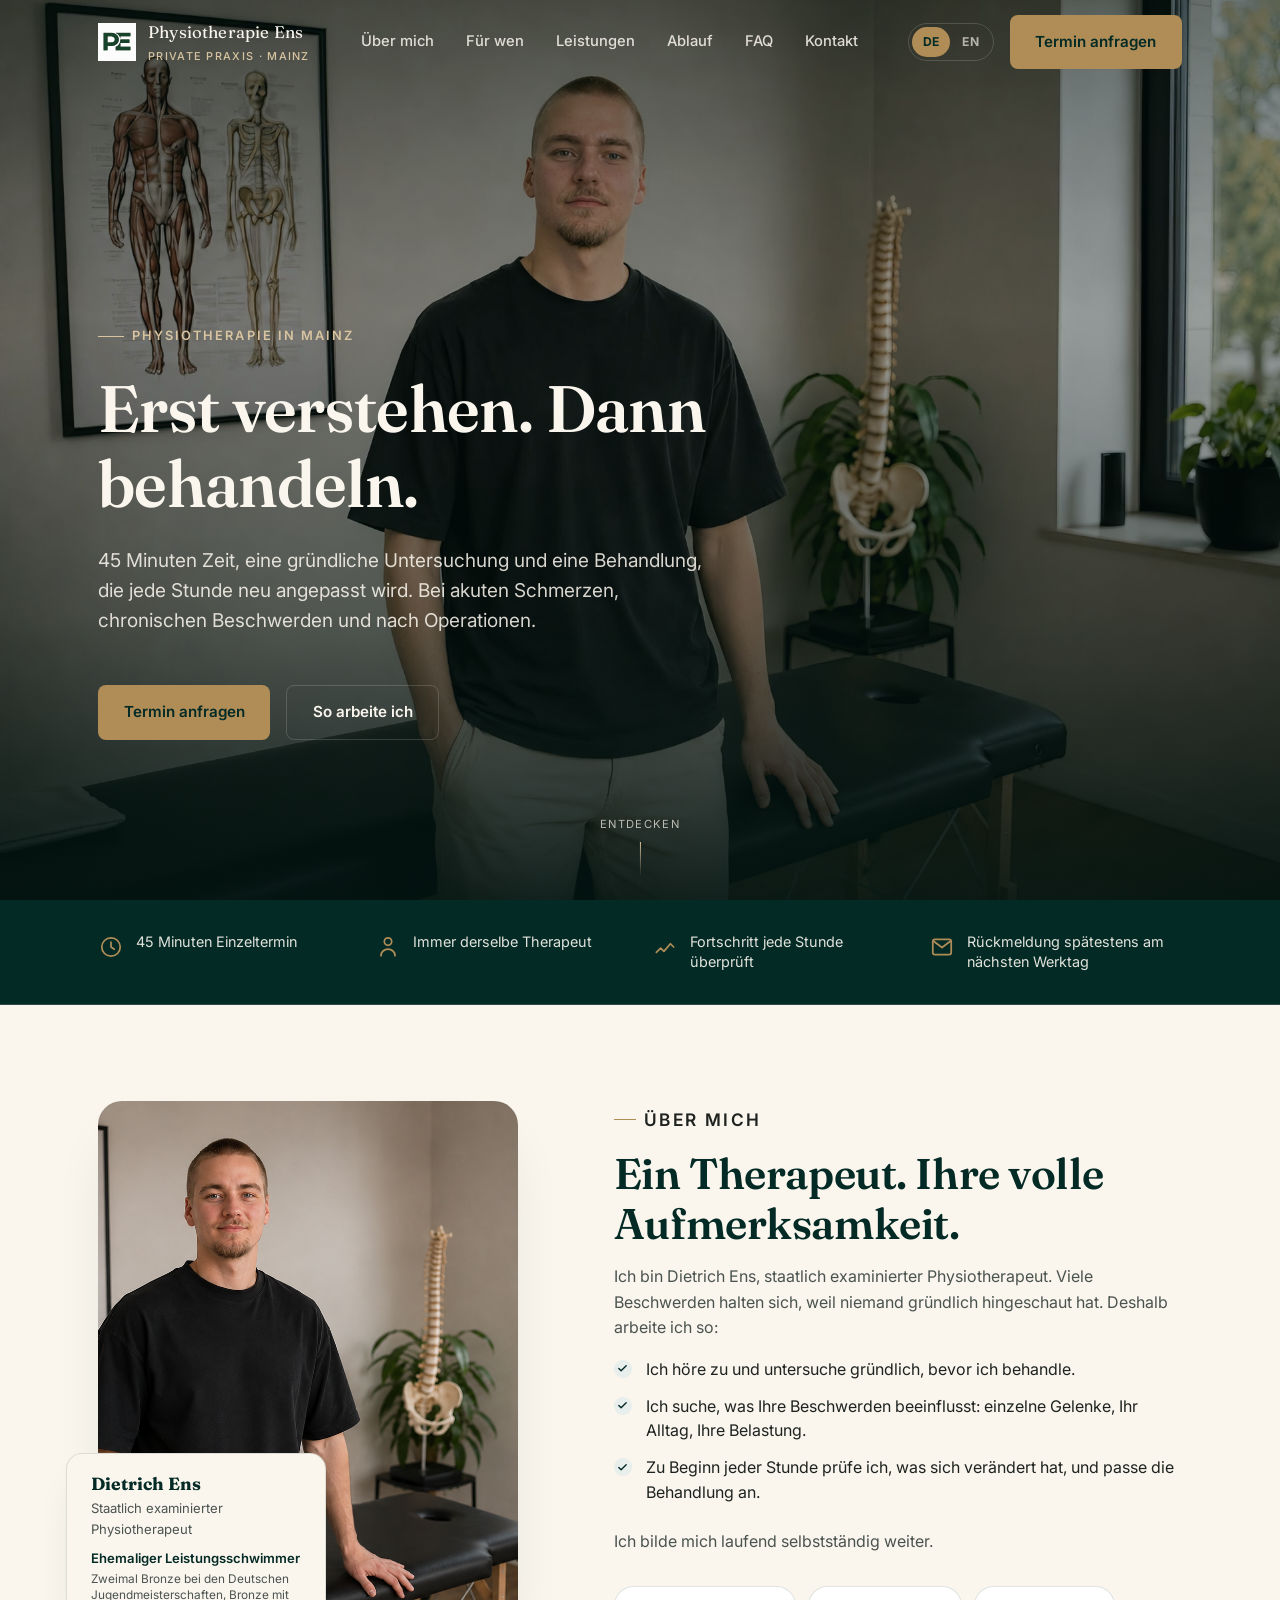
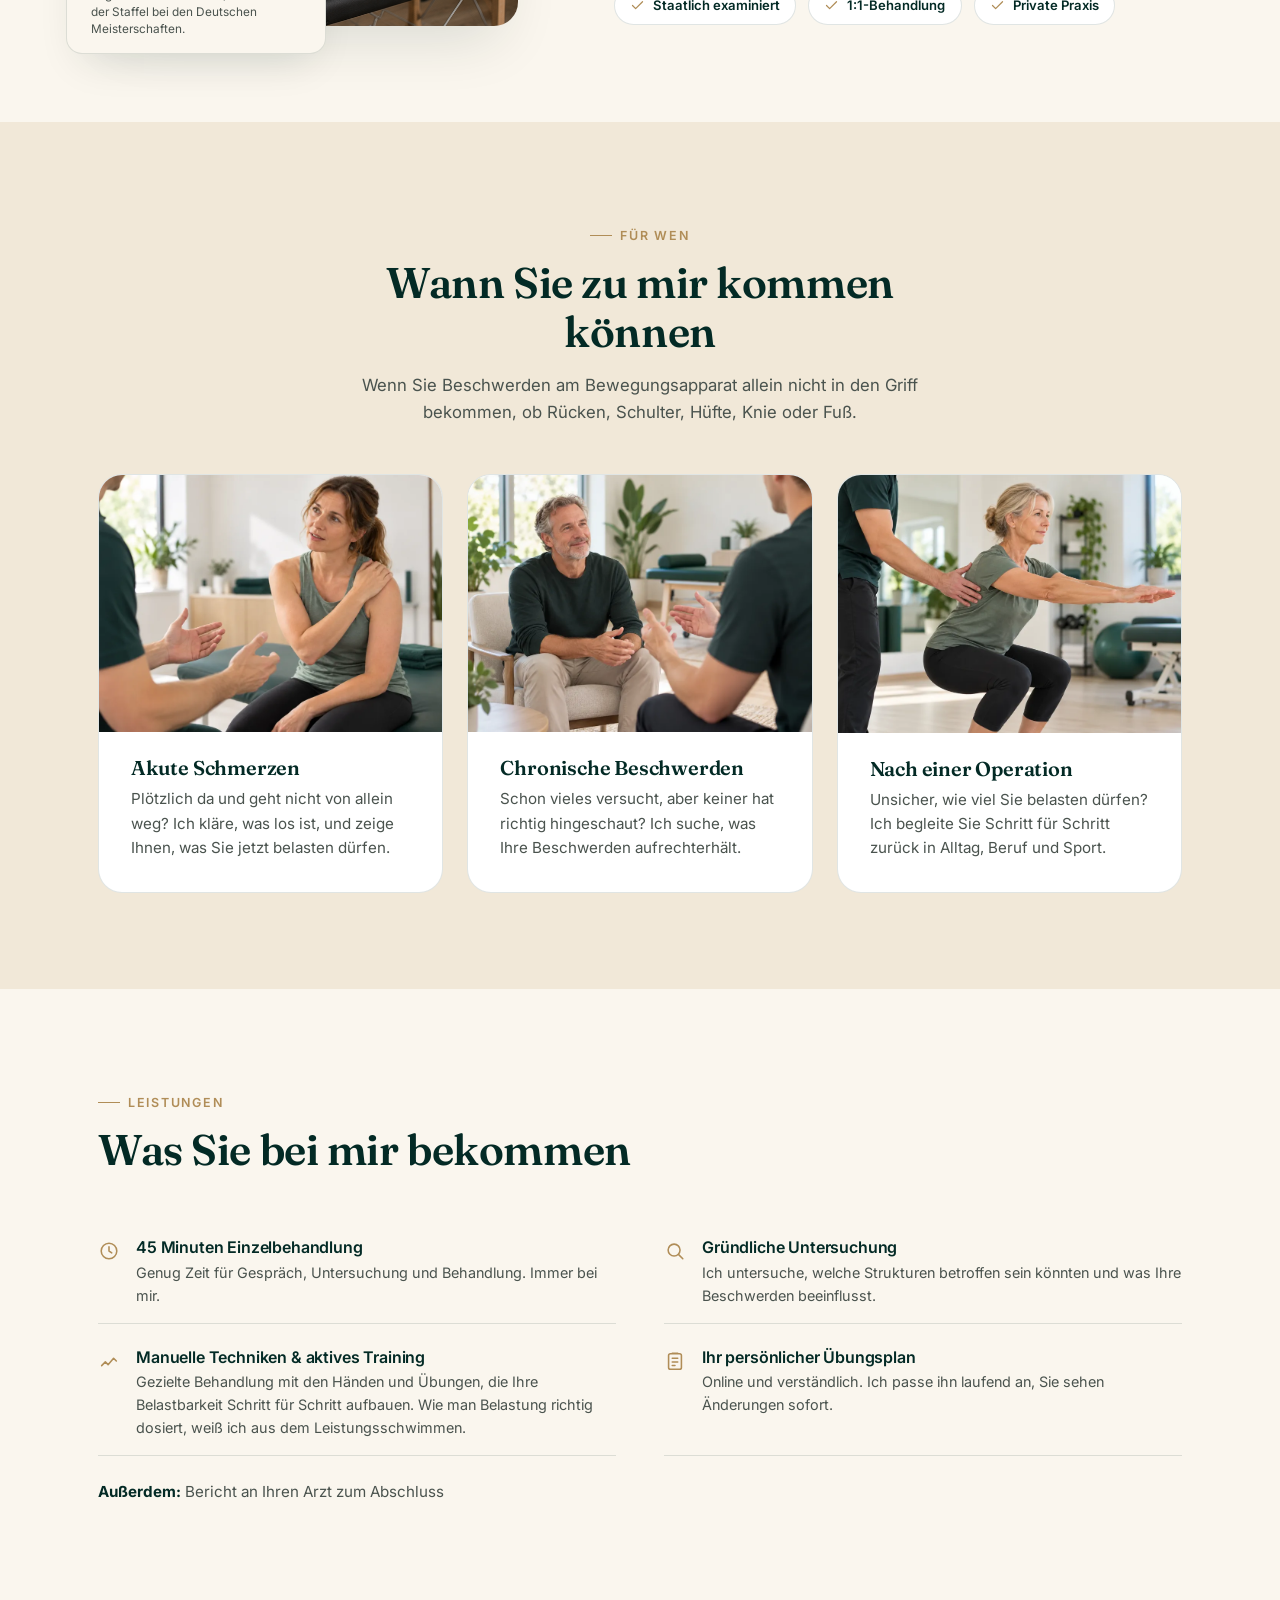
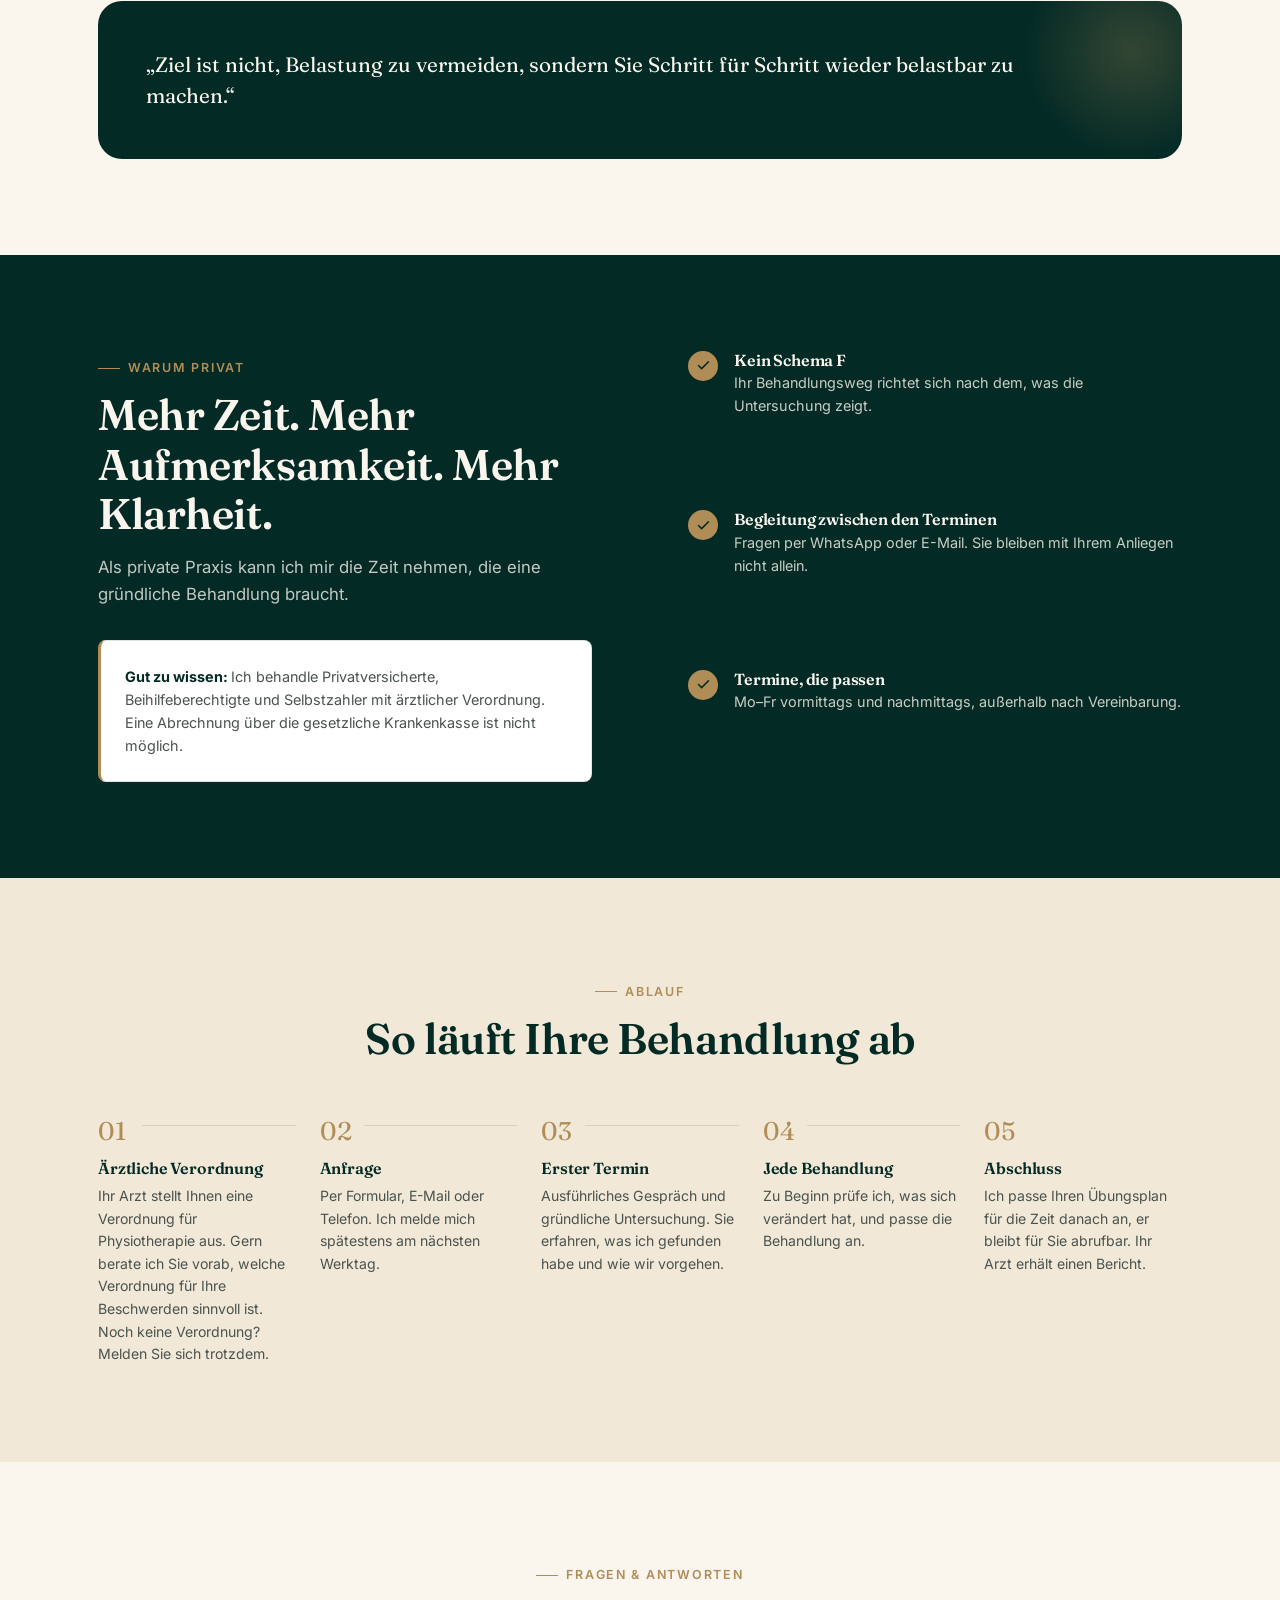
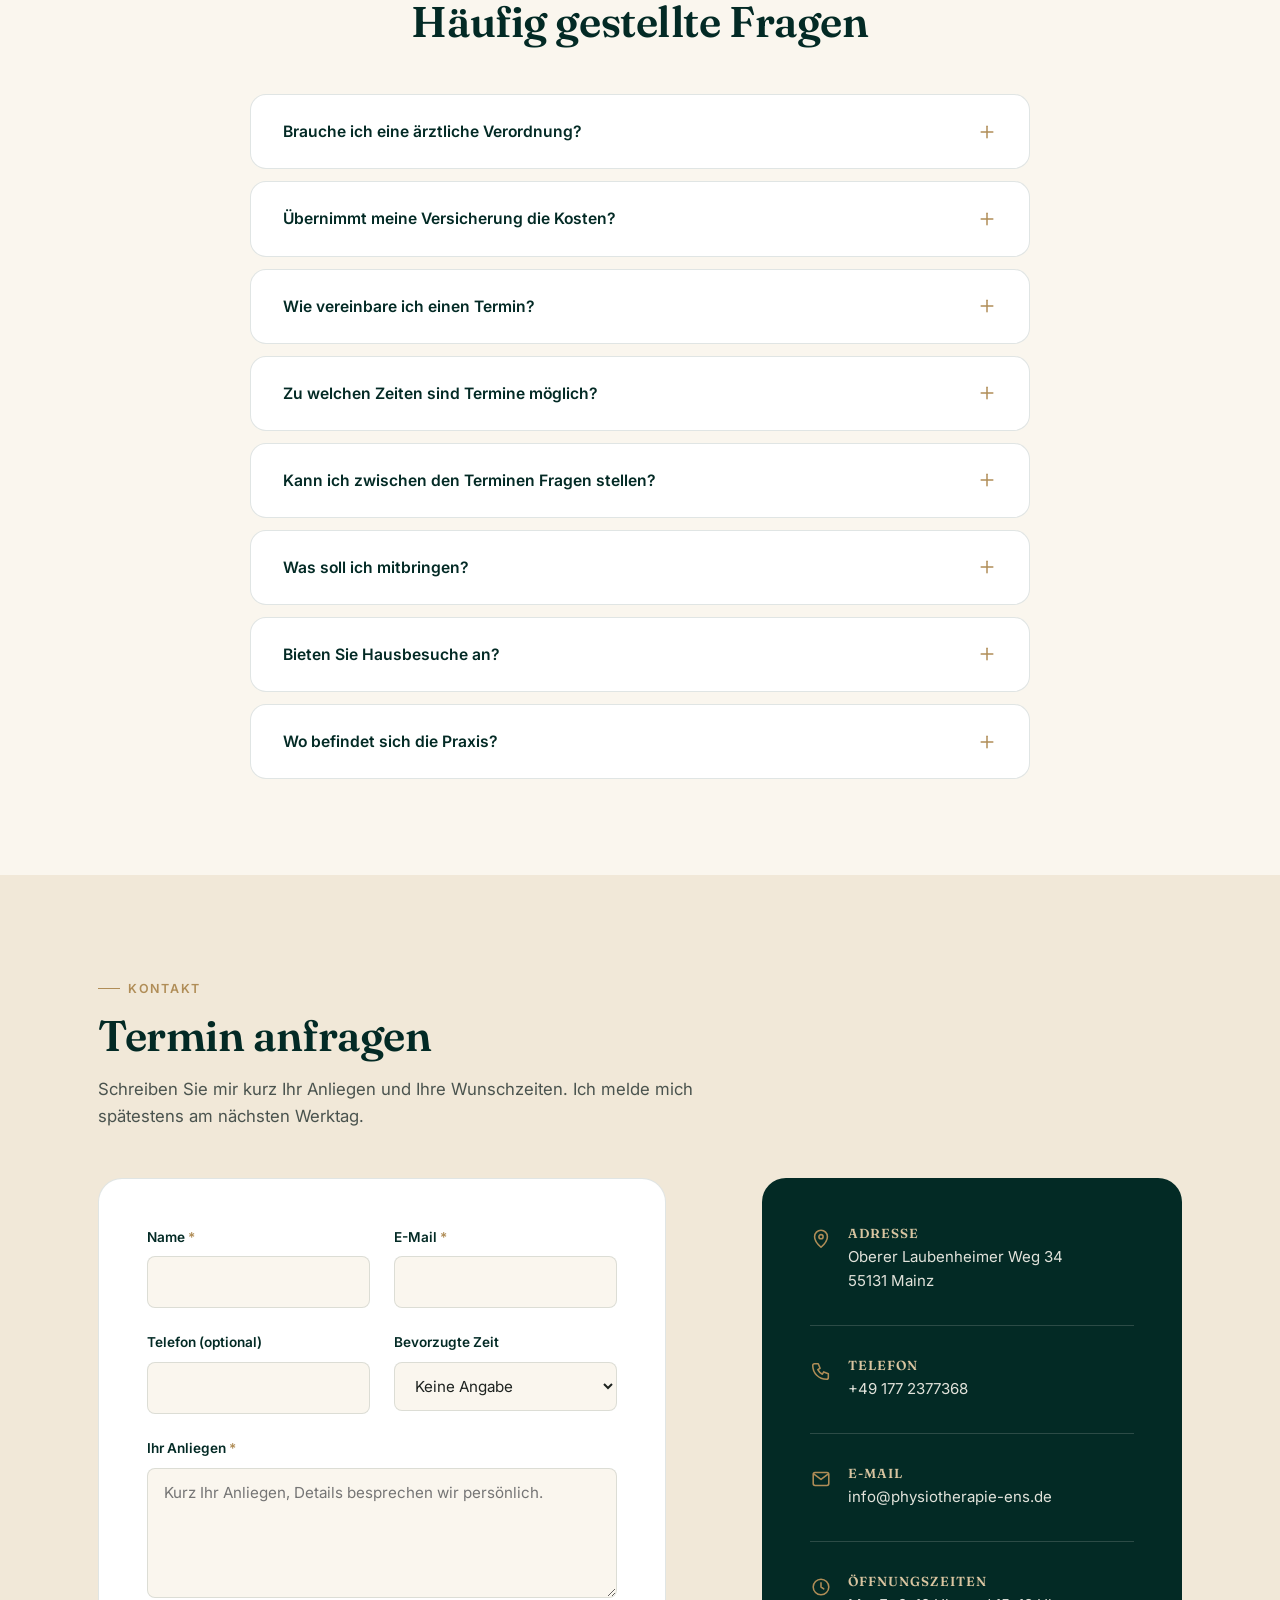
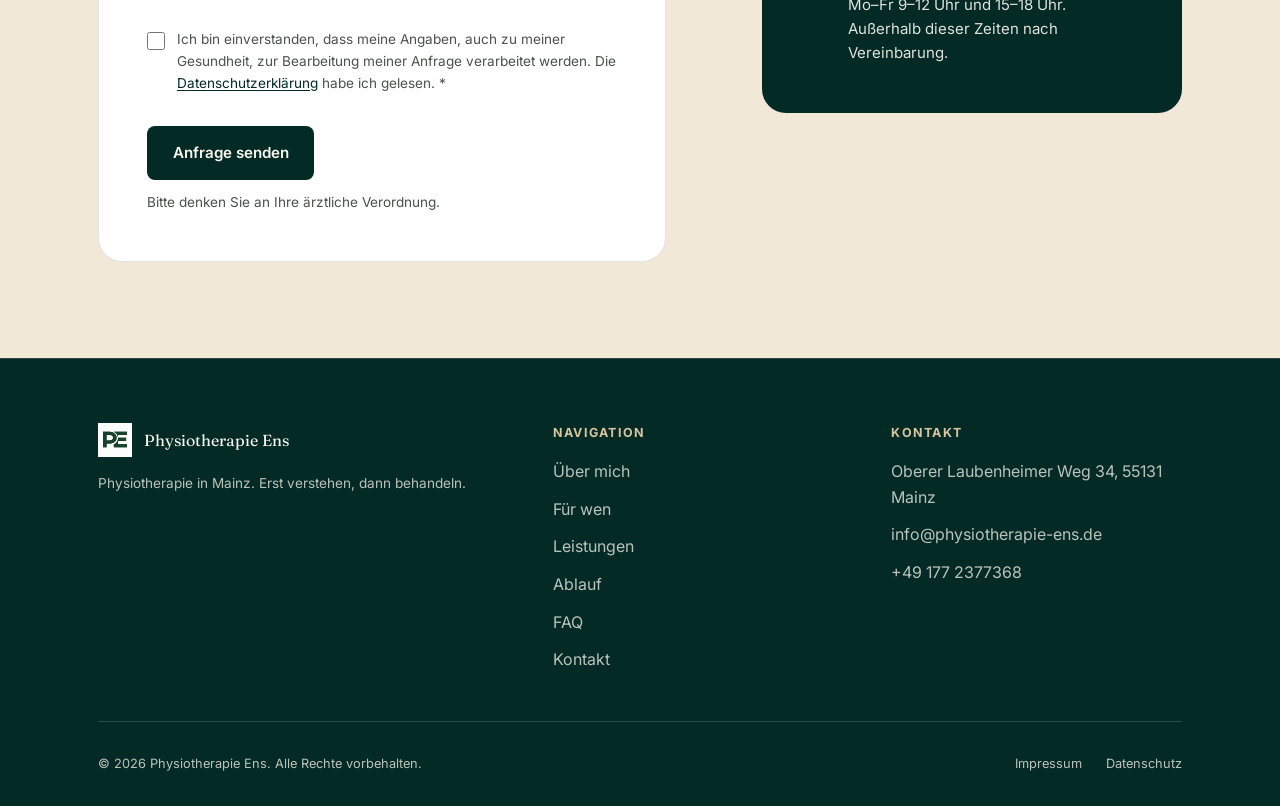
==== commit 4713d002: "AGB nicht mehr auf der Website verlinkt, nur noch per Direktlink erreichbar Co-Authored-By: Claude O" ====
--- a/index.html
+++ b/index.html
@@ -489,7 +489,6 @@
       <ul>
         <li><a href="impressum.html" data-de="Impressum" data-en="Legal notice">Impressum</a></li>
         <li><a href="datenschutz.html" data-de="Datenschutz" data-en="Privacy policy">Datenschutz</a></li>
-        <li><a href="agb.html" data-de="AGB" data-en="Terms (German)">AGB</a></li>
       </ul>
     </div>
   </div>
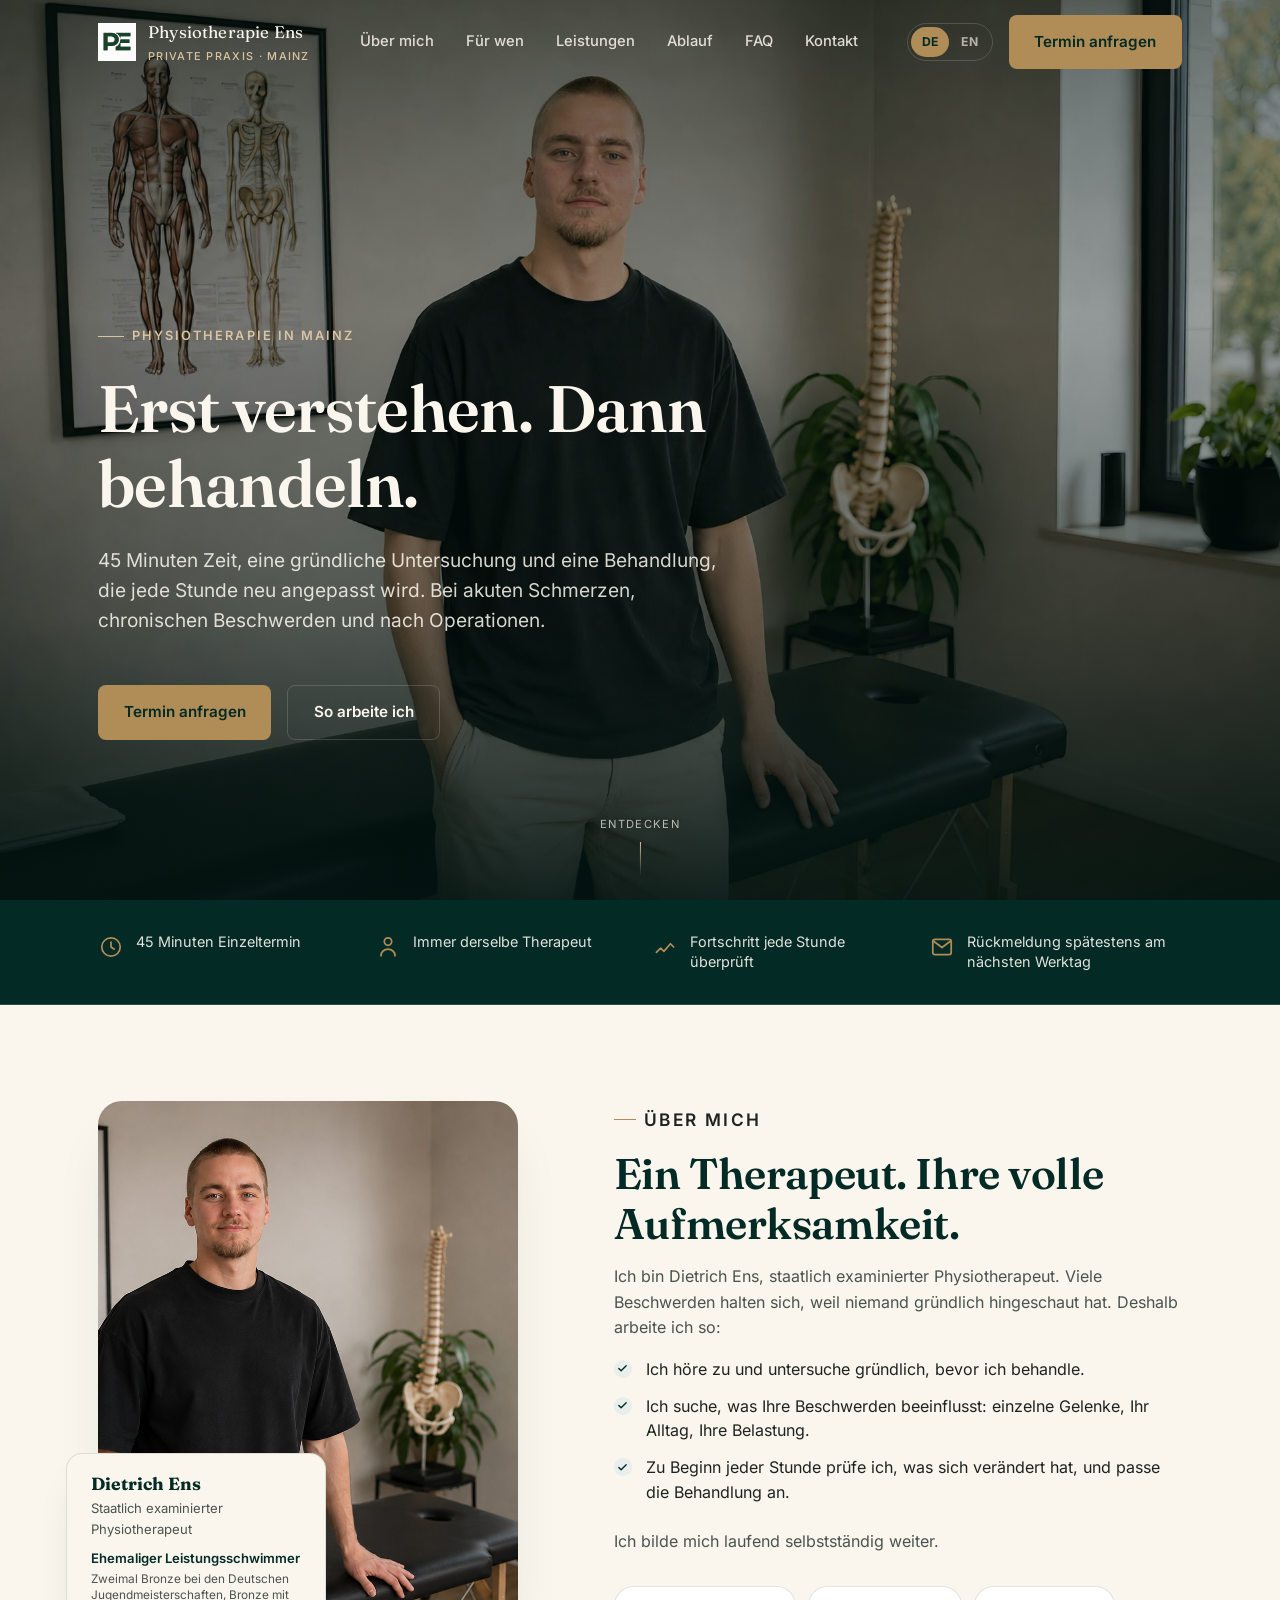
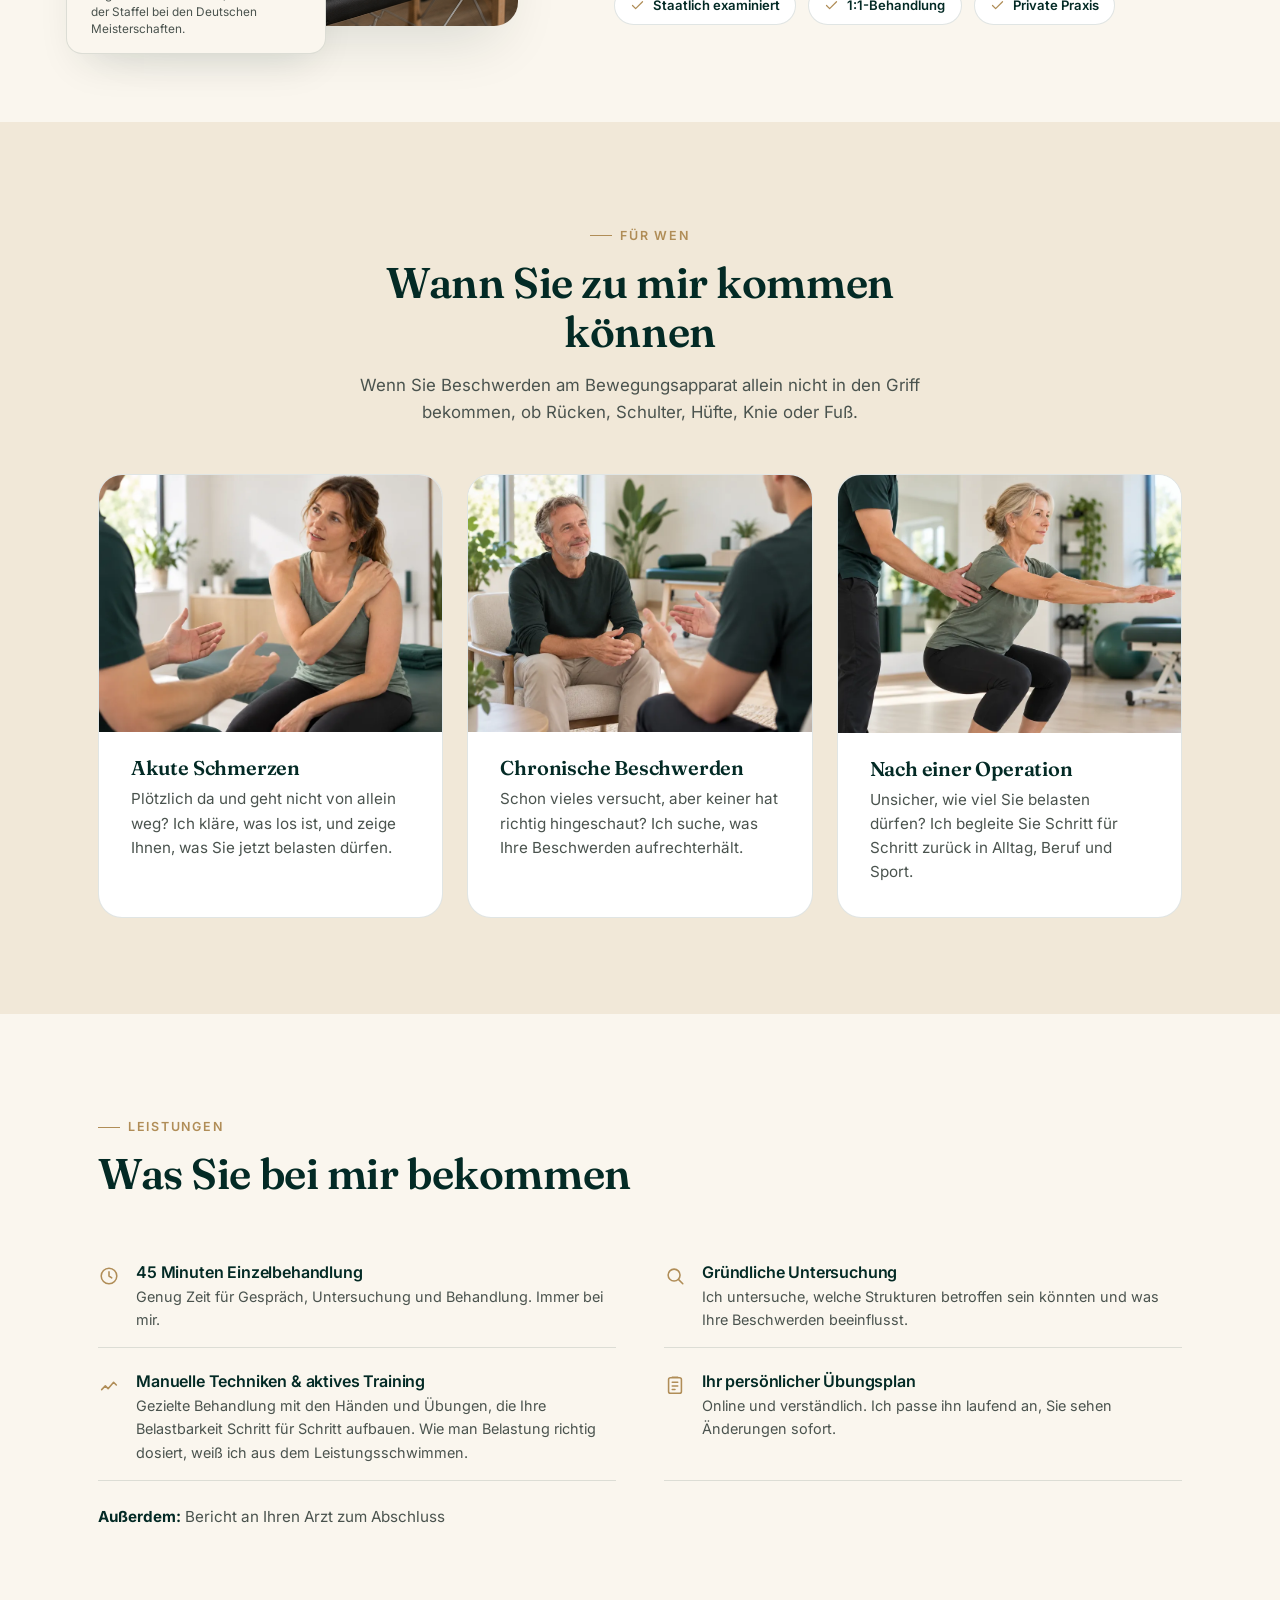
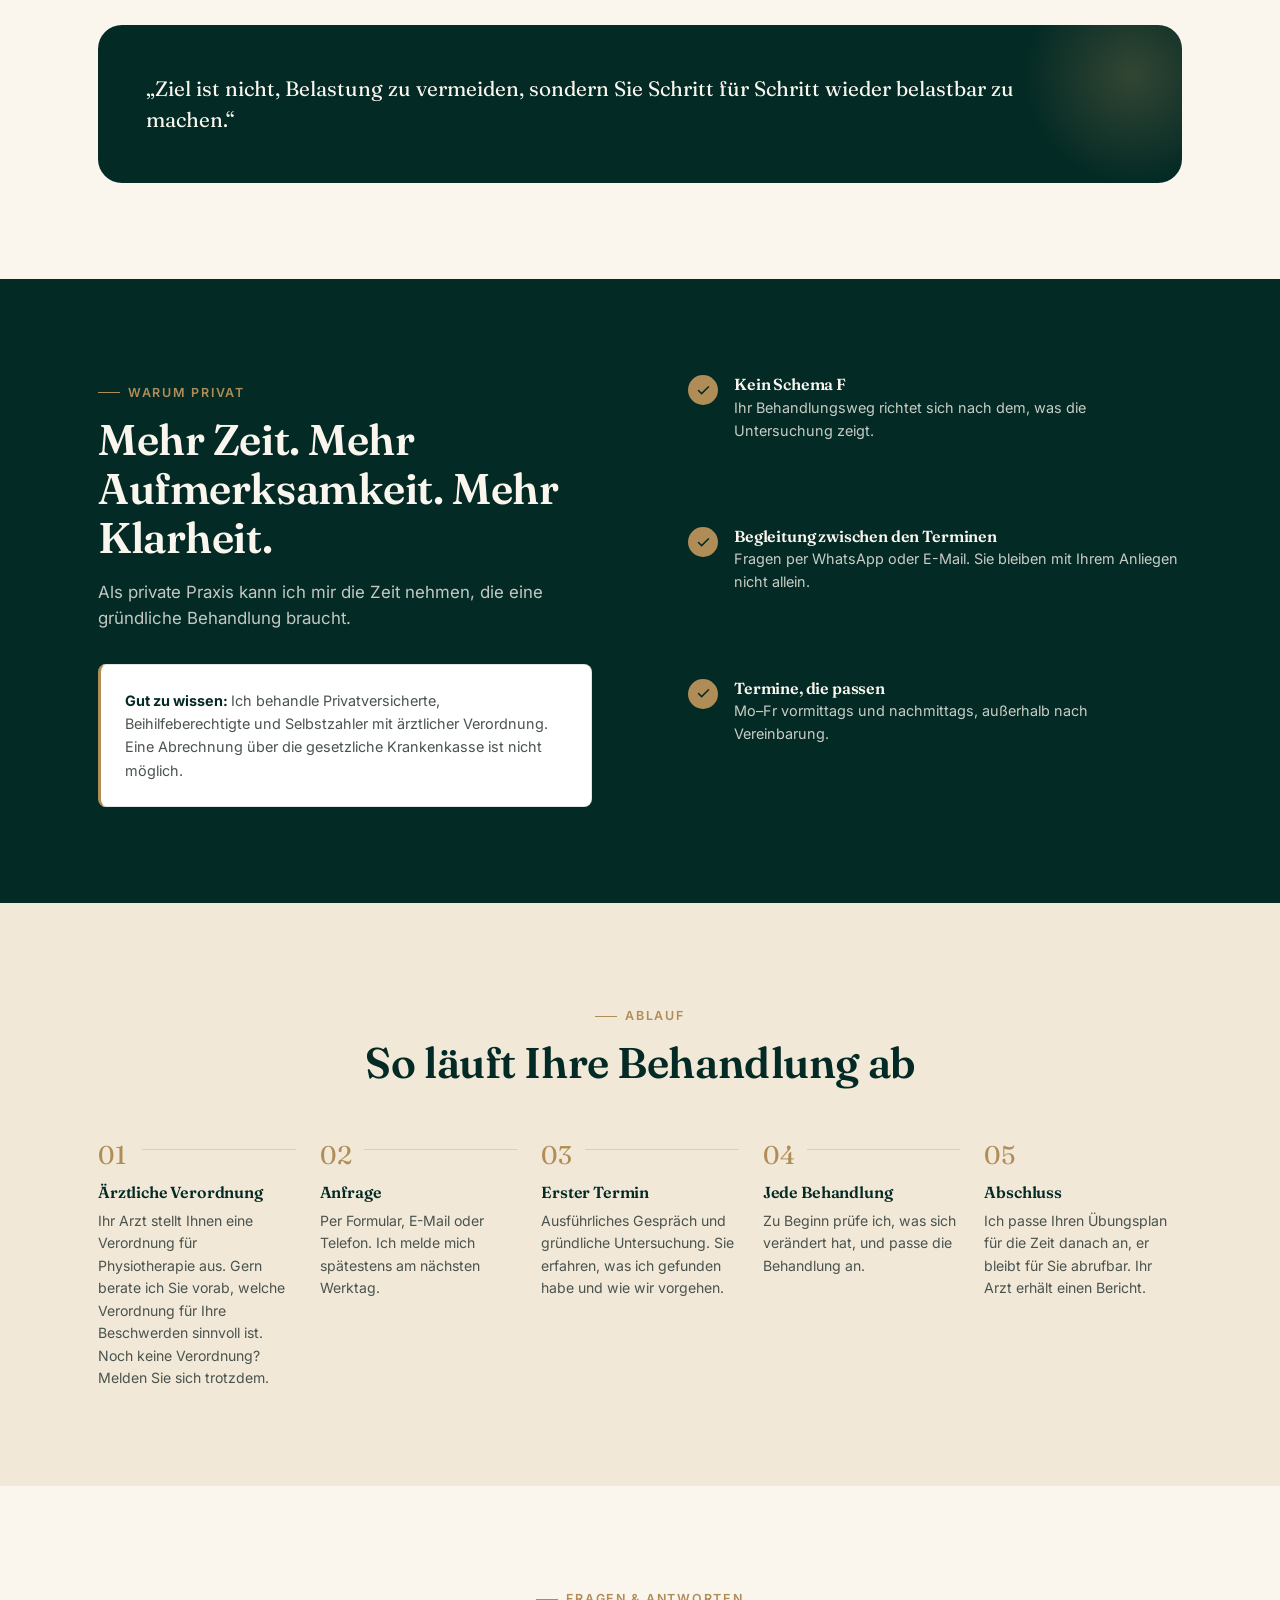
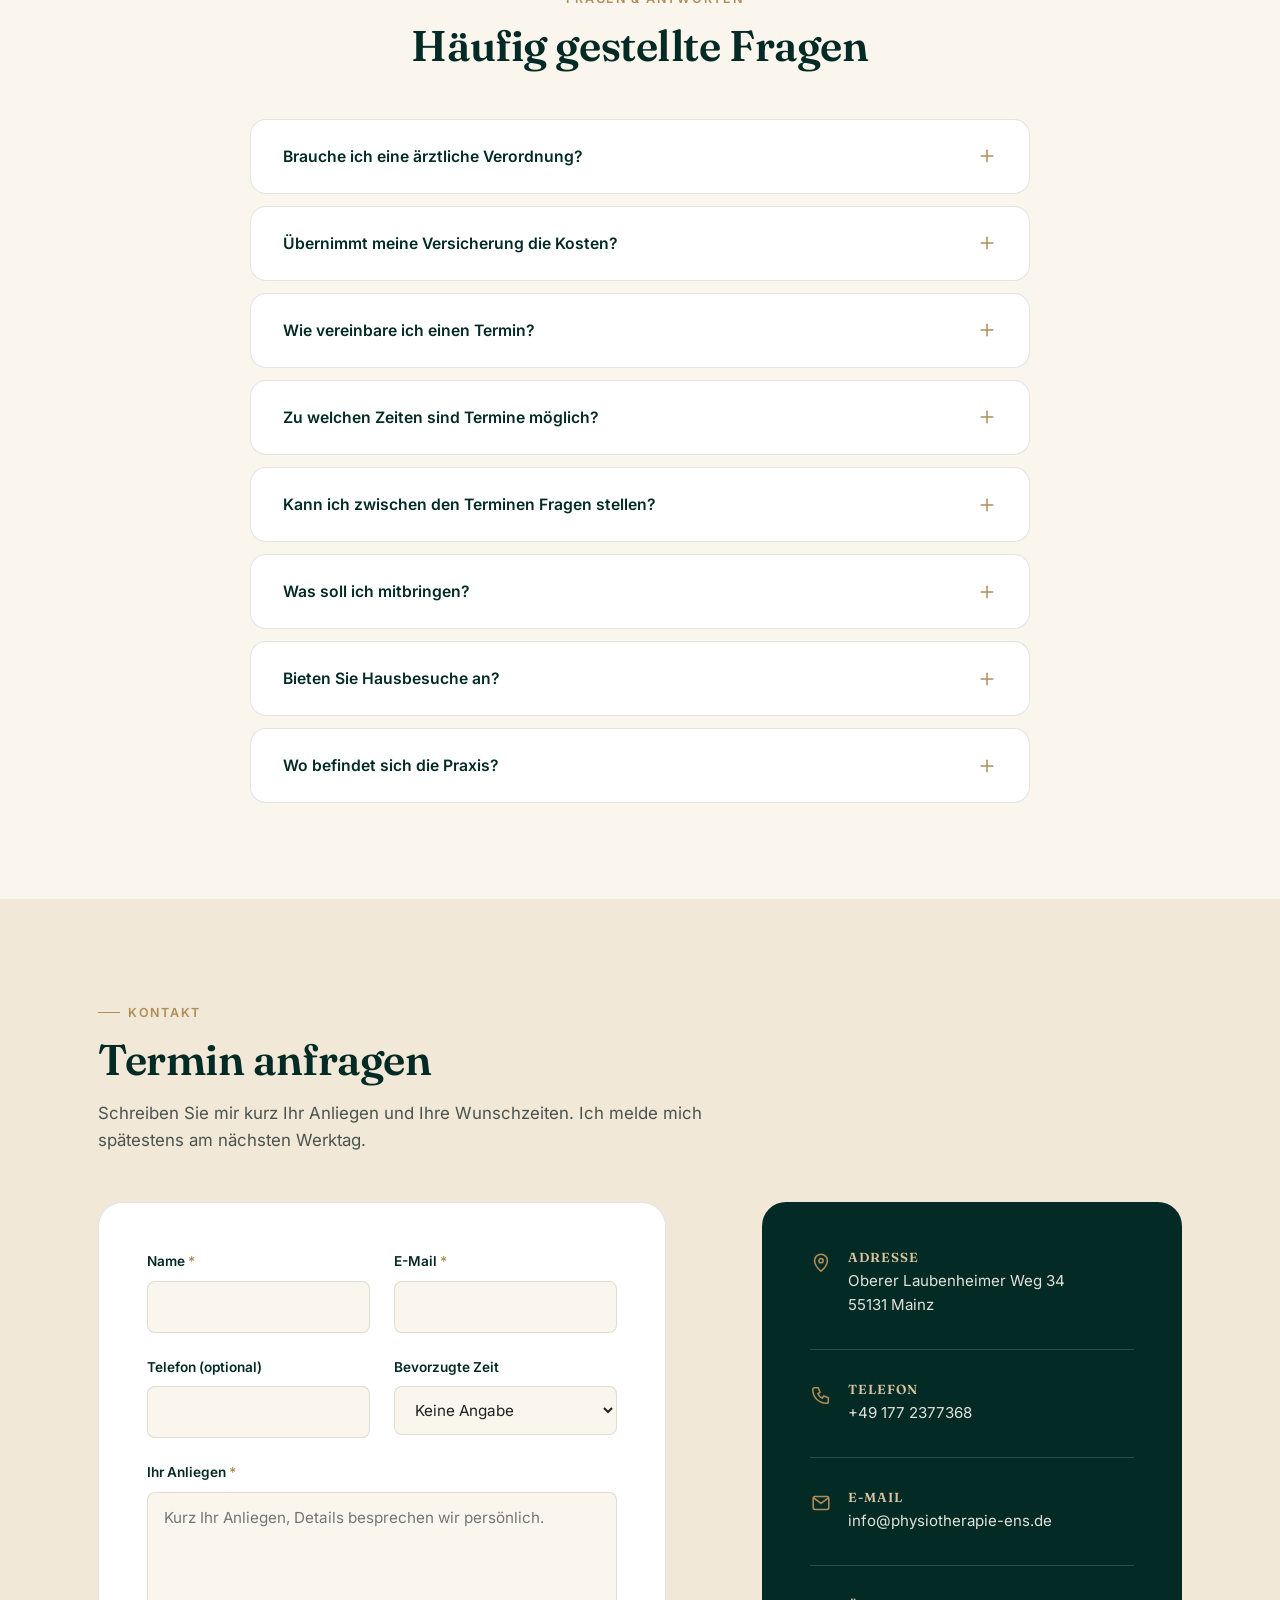
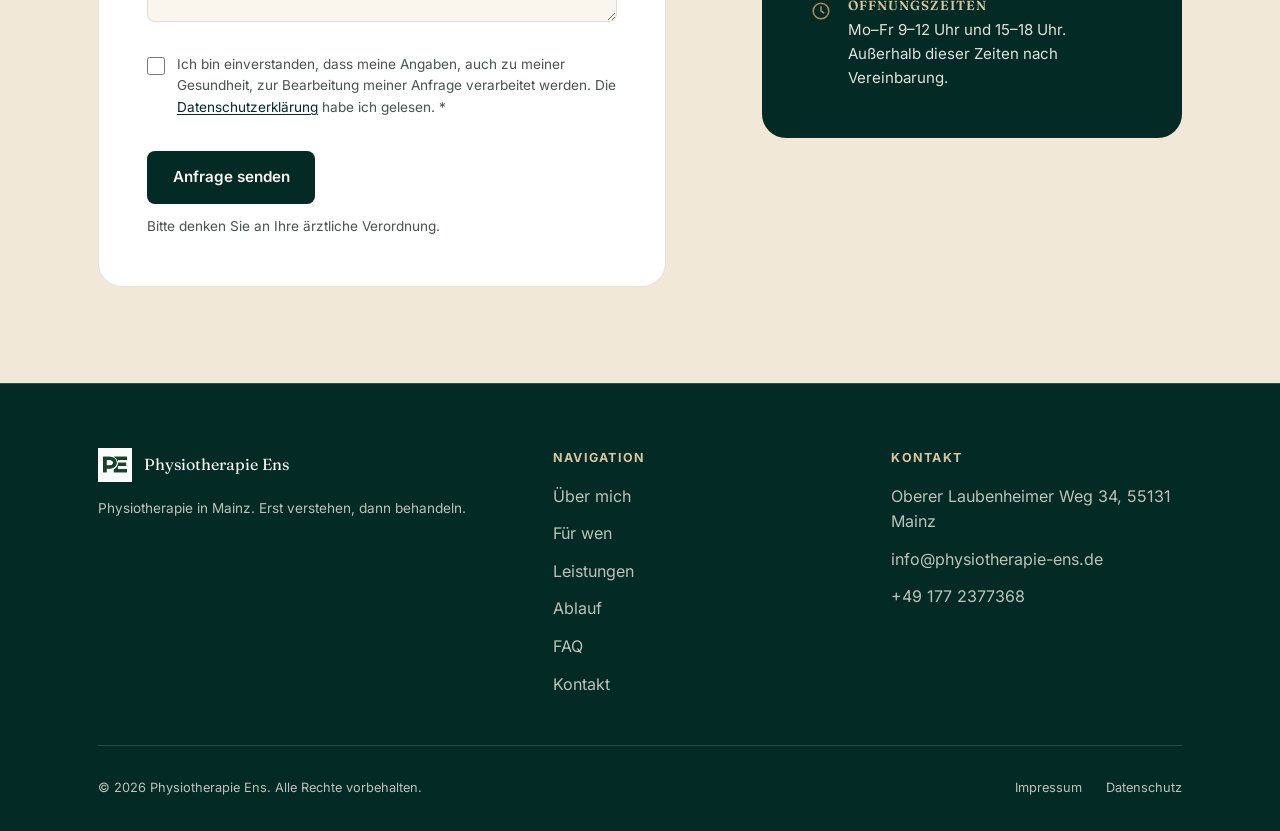
==== commit 861b467f: "Datenschutzerklärung fertiggestellt, Schriften lokal, Impressum aktualisiert - Google Fonts entfernt" ====
--- a/index.html
+++ b/index.html
@@ -7,10 +7,9 @@
 <meta name="description" data-de="Physiotherapie in Mainz: 45 Minuten Einzelbehandlung, gründliche Untersuchung, jede Stunde neu angepasst. Für Privatversicherte, Beihilfe und Selbstzahler." data-en="Physiotherapy in Mainz: 45-minute one-to-one sessions, a thorough examination, adjusted at every session. For privately insured, Beihilfe and self-pay patients." content="Physiotherapie in Mainz: 45 Minuten Einzelbehandlung, gründliche Untersuchung, jede Stunde neu angepasst. Für Privatversicherte, Beihilfe und Selbstzahler.">
 <meta name="theme-color" content="#032A25">
 <link rel="icon" href="assets/img/logo.svg" type="image/svg+xml">
-<link rel="preconnect" href="https://fonts.googleapis.com">
-<link rel="preconnect" href="https://fonts.gstatic.com" crossorigin>
-<link href="https://fonts.googleapis.com/css2?family=Fraunces:opsz,wght@9..144,500;9..144,600;9..144,700&family=Inter:wght@400;500;600;700&display=swap" rel="stylesheet">
-<link rel="stylesheet" href="assets/css/style.css?v=2026-10-23">
+<link rel="preload" href="assets/fonts/fraunces-latin-opsz-normal.woff2" as="font" type="font/woff2" crossorigin>
+<link rel="preload" href="assets/fonts/inter-latin-wght-normal.woff2" as="font" type="font/woff2" crossorigin>
+<link rel="stylesheet" href="assets/css/style.css?v=2026-10-28">
 </head>
 <body>
 <a href="#main" class="skip-link" data-de="Zum Inhalt springen" data-en="Skip to content">Zum Inhalt springen</a>
--- a/assets/css/style.css
+++ b/assets/css/style.css
@@ -2,6 +2,43 @@
    Physiotherapie Ens — Stylesheet
    Design tokens are centralized below for easy theming/handoff.
    ========================================================================== */
+
+/* --------------------------------------------------------------------------
+   Schriften — lokal ausgeliefert (keine Verbindung zu Google-Servern).
+   Fraunces & Inter, SIL Open Font License 1.1 (siehe assets/fonts/OFL-*.txt)
+   -------------------------------------------------------------------------- */
+@font-face {
+  font-family: "Fraunces";
+  font-style: normal;
+  font-display: swap;
+  font-weight: 100 900;
+  src: url("../fonts/fraunces-latin-ext-opsz-normal.woff2") format("woff2");
+  unicode-range: U+0100-02BA, U+02BD-02C5, U+02C7-02CC, U+02CE-02D7, U+02DD-02FF, U+0304, U+0308, U+0329, U+1D00-1DBF, U+1E00-1E9F, U+1EF2-1EFF, U+2020, U+20A0-20AB, U+20AD-20C0, U+2113, U+2C60-2C7F, U+A720-A7FF;
+}
+@font-face {
+  font-family: "Fraunces";
+  font-style: normal;
+  font-display: swap;
+  font-weight: 100 900;
+  src: url("../fonts/fraunces-latin-opsz-normal.woff2") format("woff2");
+  unicode-range: U+0000-00FF, U+0131, U+0152-0153, U+02BB-02BC, U+02C6, U+02DA, U+02DC, U+0304, U+0308, U+0329, U+2000-206F, U+20AC, U+2122, U+2191, U+2193, U+2212, U+2215, U+FEFF, U+FFFD;
+}
+@font-face {
+  font-family: "Inter";
+  font-style: normal;
+  font-display: swap;
+  font-weight: 100 900;
+  src: url("../fonts/inter-latin-ext-wght-normal.woff2") format("woff2");
+  unicode-range: U+0100-02BA, U+02BD-02C5, U+02C7-02CC, U+02CE-02D7, U+02DD-02FF, U+0304, U+0308, U+0329, U+1D00-1DBF, U+1E00-1E9F, U+1EF2-1EFF, U+2020, U+20A0-20AB, U+20AD-20C0, U+2113, U+2C60-2C7F, U+A720-A7FF;
+}
+@font-face {
+  font-family: "Inter";
+  font-style: normal;
+  font-display: swap;
+  font-weight: 100 900;
+  src: url("../fonts/inter-latin-wght-normal.woff2") format("woff2");
+  unicode-range: U+0000-00FF, U+0131, U+0152-0153, U+02BB-02BC, U+02C6, U+02DA, U+02DC, U+0304, U+0308, U+0329, U+2000-206F, U+20AC, U+2122, U+2191, U+2193, U+2212, U+2215, U+FEFF, U+FFFD;
+}
 
 :root {
   /* Brand colors */
@@ -284,6 +321,9 @@
   .brand__name small { display: none; }
   .brand__logo { height: 30px; }
   .header-actions { gap: var(--sp-2); }
+  /* Rechtliche Seiten: "Zurück"-Button im Header kompakter, damit nichts übersteht */
+  .site-header__inner { gap: var(--sp-3); }
+  .site-header__inner > .btn { padding: 0.6rem 0.9rem; font-size: 0.85rem; white-space: nowrap; }
 }
 
 .main-nav { display: none; }
@@ -960,7 +1000,7 @@
   padding-block: calc(var(--header-h) + var(--sp-8)) var(--sp-9);
 }
 .legal-page .container { max-width: 860px; }
-.legal-page h1 { color: var(--c-primary); font-size: 2.2rem; margin-bottom: var(--sp-6); }
+.legal-page h1 { color: var(--c-primary); font-size: clamp(1.7rem, 7vw, 2.2rem); margin-bottom: var(--sp-6); overflow-wrap: break-word; hyphens: auto; }
 .legal-page h2 { color: var(--c-primary); font-size: 1.3rem; margin-top: var(--sp-7); margin-bottom: var(--sp-3); }
 .legal-page p, .legal-page li { color: var(--c-ink-soft); margin-bottom: var(--sp-3); }
 .legal-page ul { list-style: disc; padding-left: 1.4rem; }
@@ -973,6 +1013,16 @@
   font-size: 0.9rem;
   margin-bottom: var(--sp-4);
 }
+.legal-page h3 { color: var(--c-primary); font-family: var(--font-body); font-size: 1.02rem; font-weight: 600; margin-top: var(--sp-5); margin-bottom: var(--sp-2); }
+.legal-page .legal-meta { font-size: 0.9rem; margin-top: calc(var(--sp-5) * -1); margin-bottom: var(--sp-6); }
+.legal-highlight {
+  background: var(--c-sand);
+  border-left: 3px solid var(--c-primary);
+  padding: var(--sp-4) var(--sp-5);
+  border-radius: var(--r-sm);
+  margin: var(--sp-4) 0;
+}
+.legal-highlight p:last-child { margin-bottom: 0; }
 
 /* ==========================================================================
    Ergänzungen: Texte nach Value Proposition Canvas (Okt 2026)
